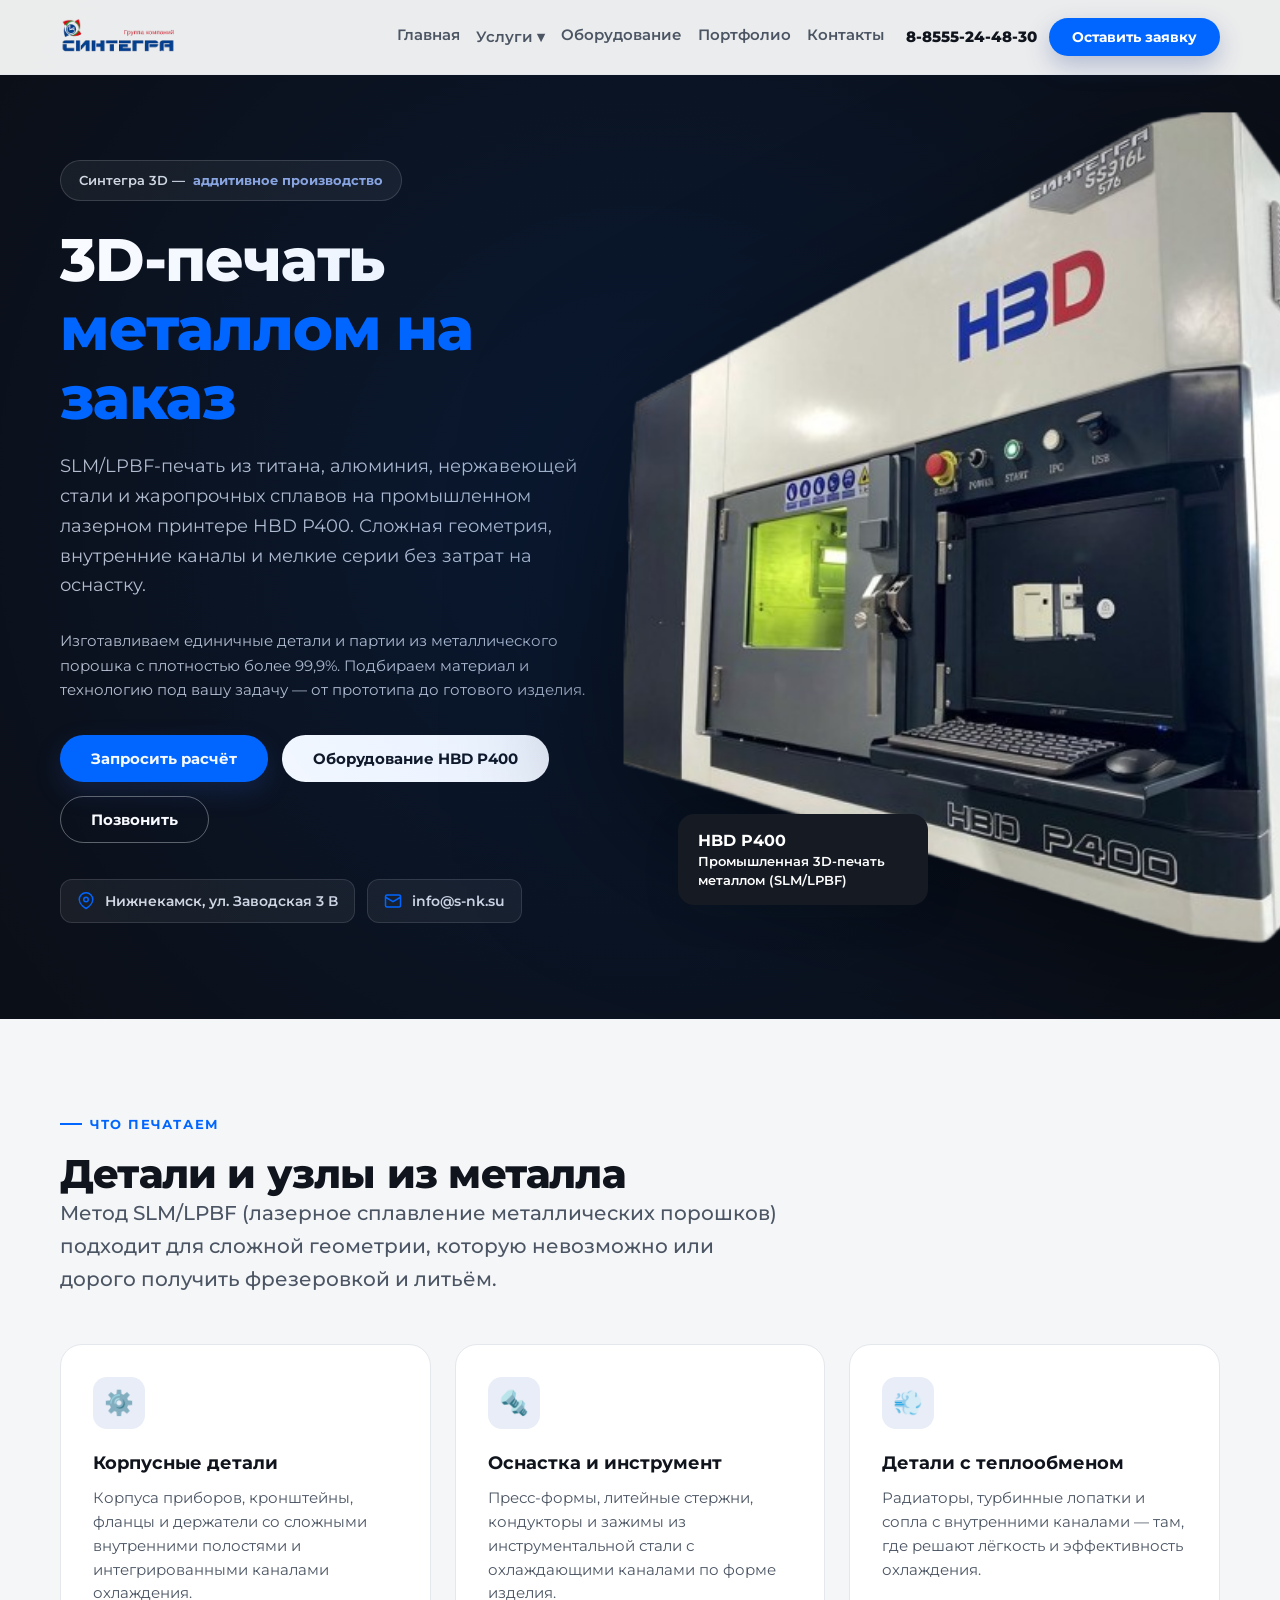
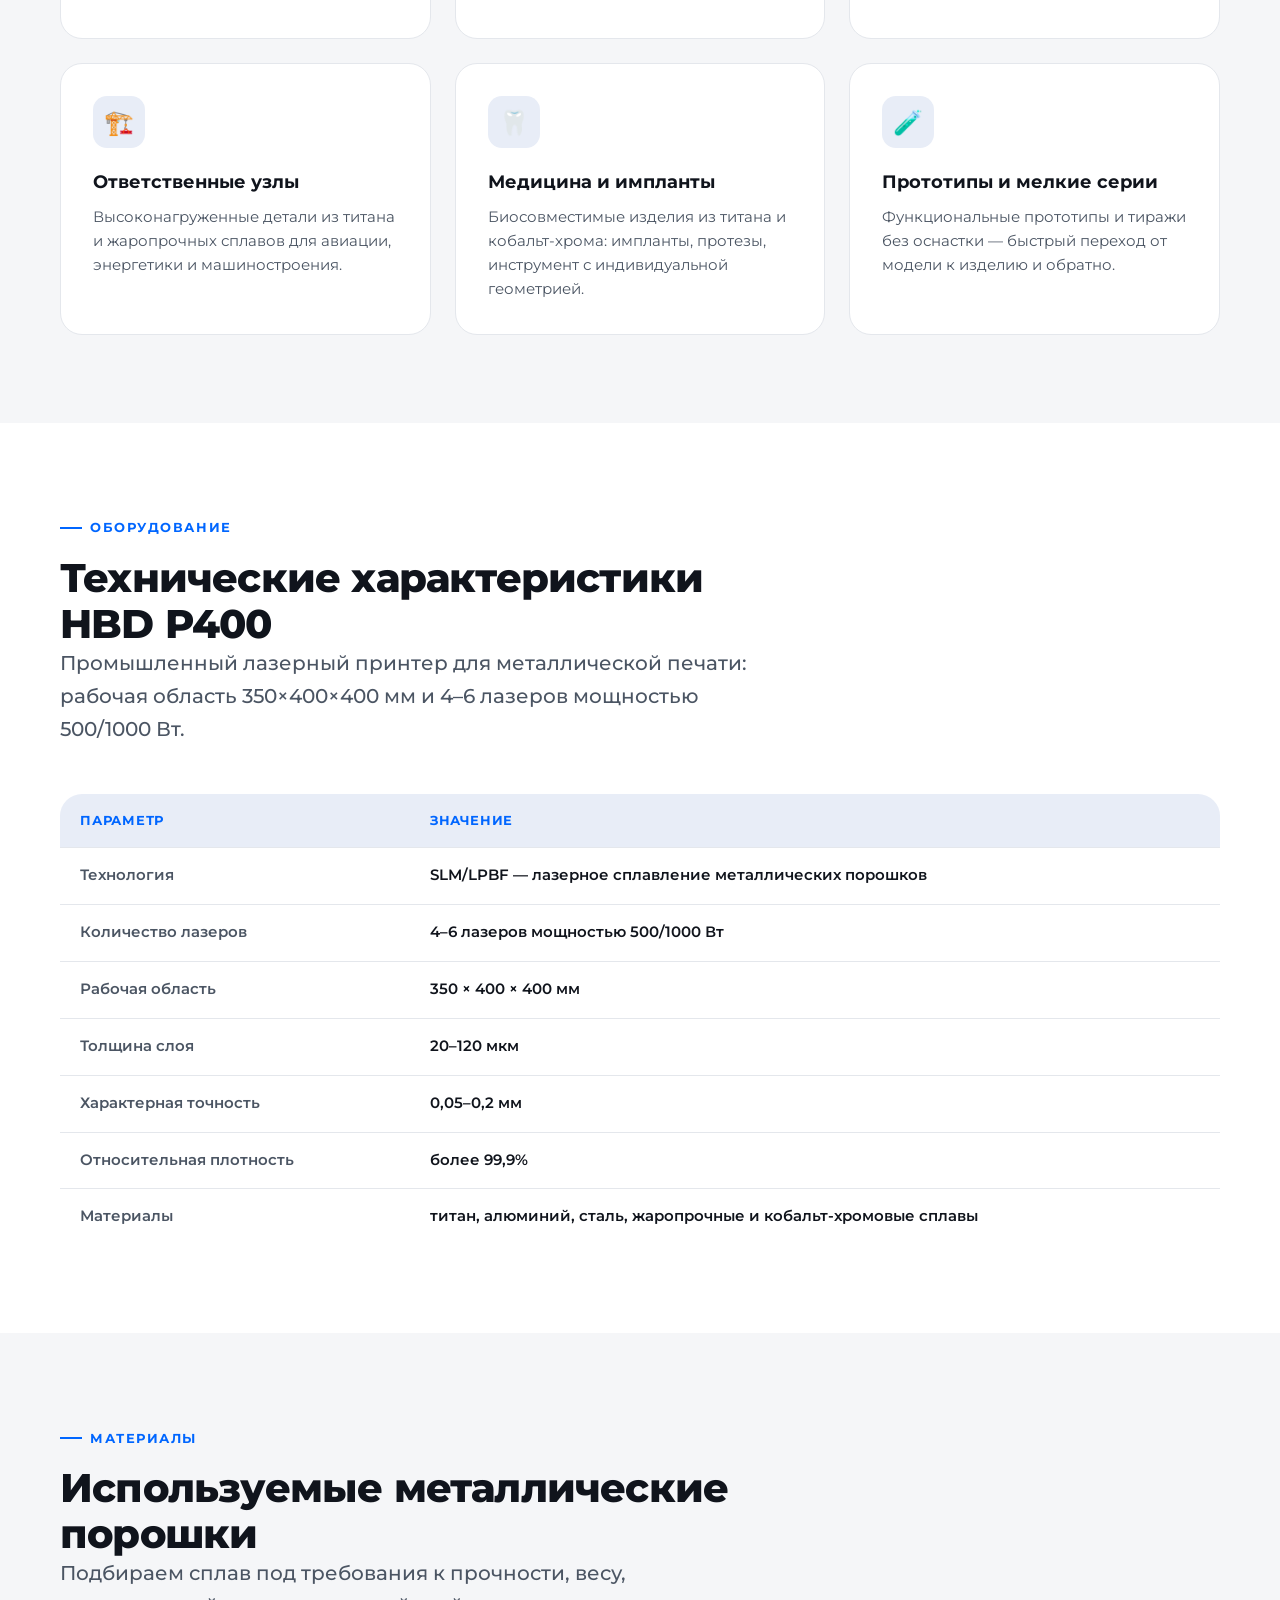
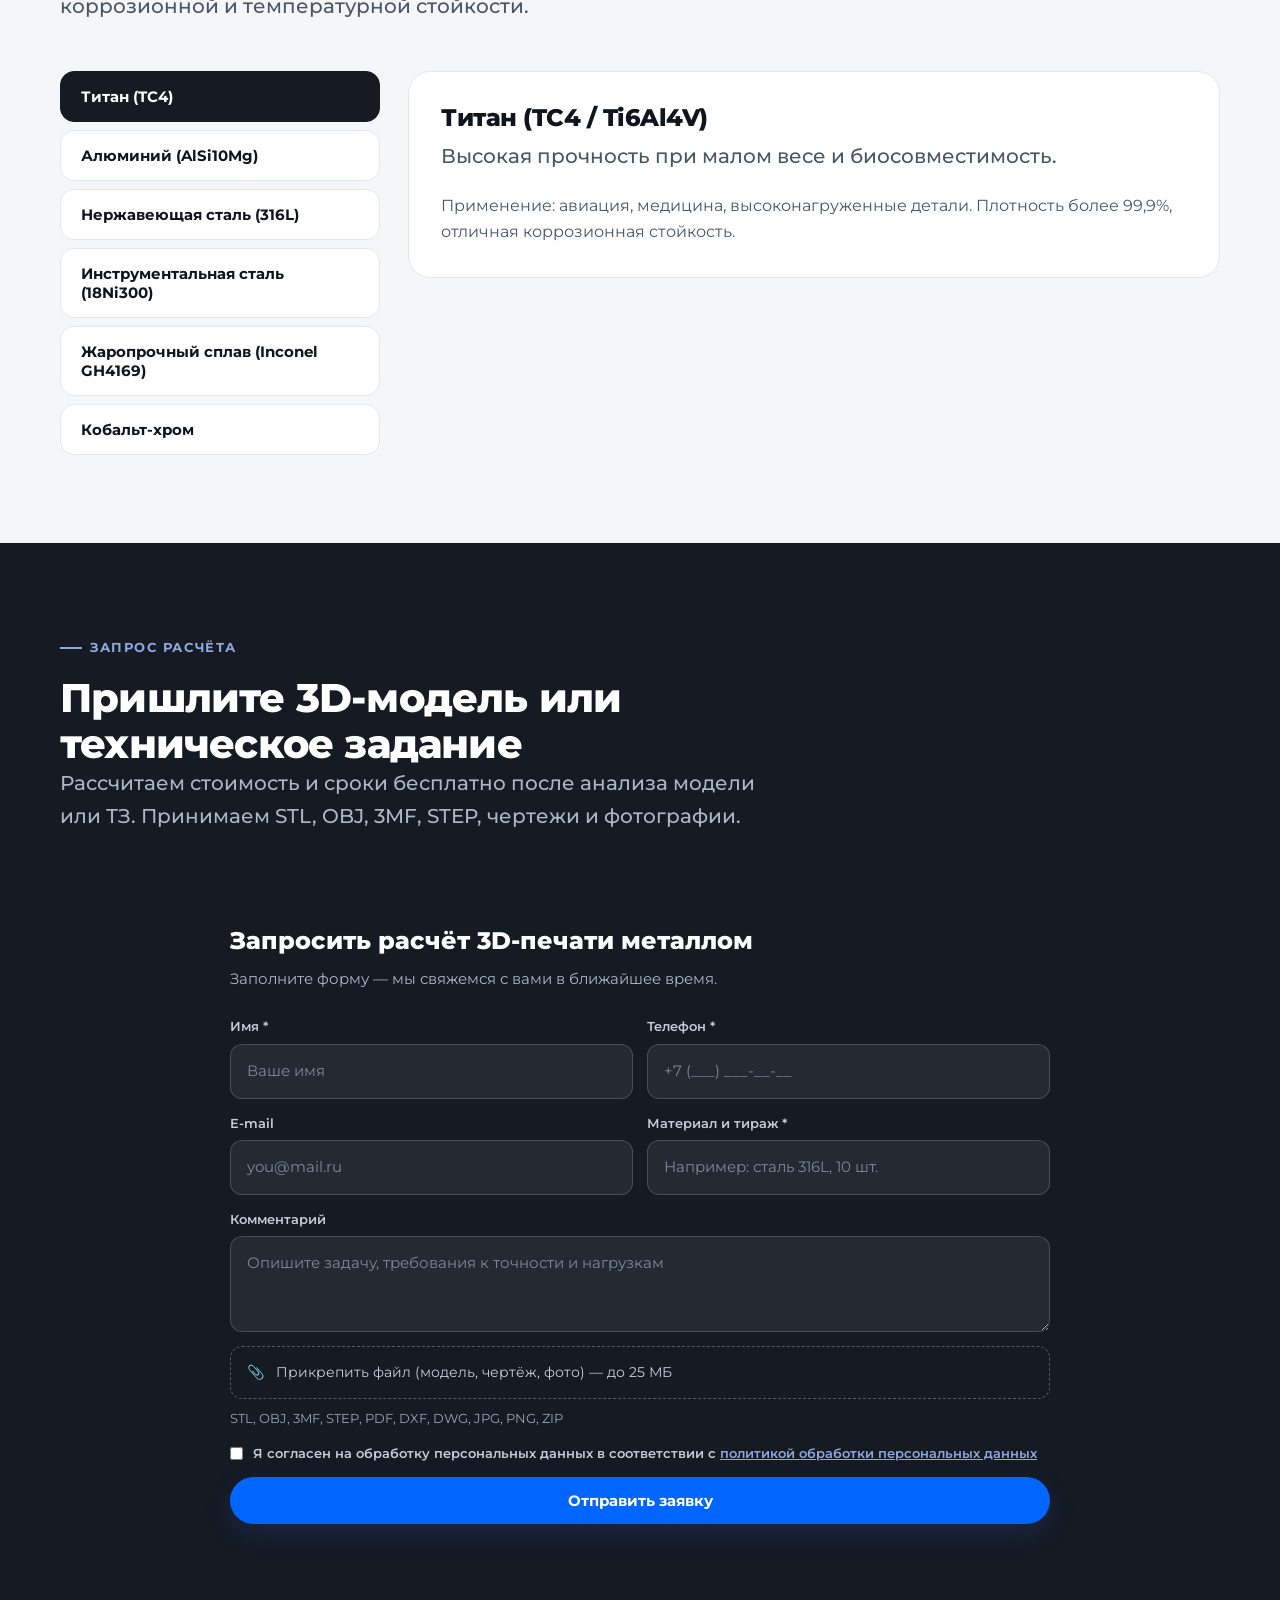
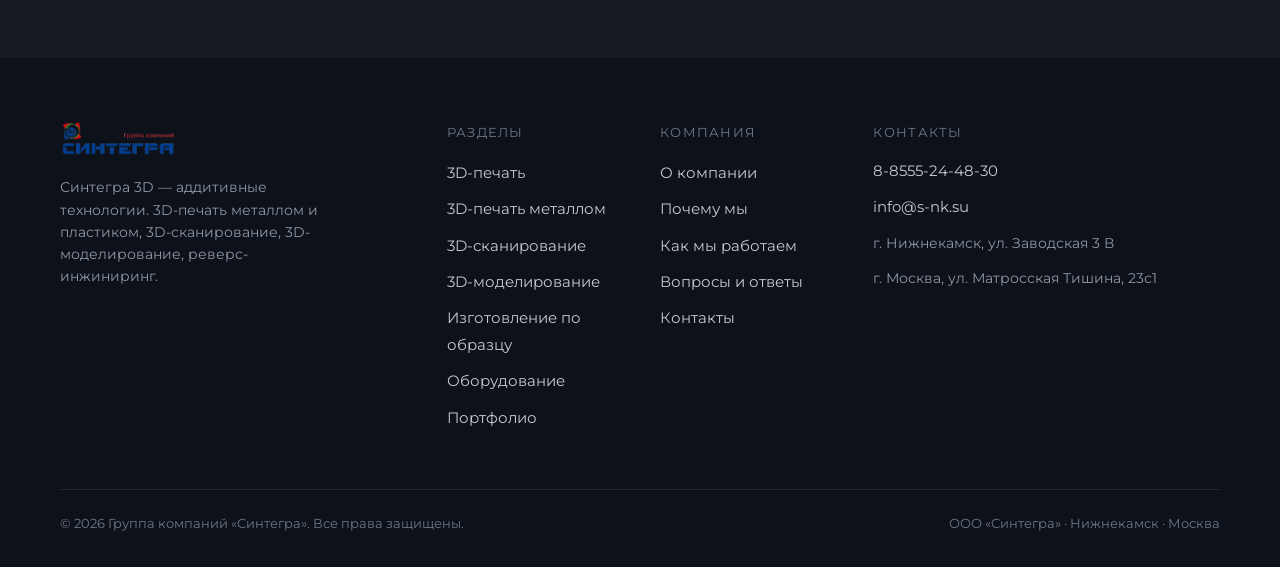
==== 3d-pechat-metallom/index.html @ 53415474 "fix(header): normalize header layout with services dropdown menu to prevent overflow" ====
<!DOCTYPE html>
<html lang="ru">
<head>
  <meta charset="UTF-8">
  <meta name="viewport" content="width=device-width, initial-scale=1.0">
  <title>3D-печать металлом на заказ (SLM/LPBF) | Синтегра 3D</title>
  <meta name="description" content="3D-печать металлом на заказ методом SLM/LPBF на промышленном принтере HBD P400. Титан, алюминий, нержавеющая и инструментальная сталь, жаропрочные сплавы. Нижнекамск, Татарстан, Москва, РФ.">
  <link rel="canonical" href="https://sintegra-additive.ru/3d-pechat-metallom/">
  <meta property="og:type" content="website">
  <meta property="og:title" content="3D-печать металлом на заказ (SLM/LPBF) | Синтегра 3D">
  <meta property="og:description" content="Промышленная 3D-печать металлом методом SLM/LPBF на HBD P400. Титан, алюминий, сталь, жаропрочные сплавы. Расчёт стоимости по 3D-модели или ТЗ.">
  <meta property="og:image" content="https://sintegra-additive.ru/img/hbd-p400-removebg-preview.png">
  <meta property="og:url" content="https://sintegra-additive.ru/3d-pechat-metallom/">
  <meta name="twitter:card" content="summary_large_image">
  <link rel="shortcut icon" type="image/ico" href="/favicon.ico">
  <script type="application/ld+json">
  {
    "@context": "https://schema.org",
    "@type": "Service",
    "name": "3D-печать металлом на заказ",
    "serviceType": "Промышленная 3D-печать металлом (SLM/LPBF)",
    "url": "https://sintegra-additive.ru/3d-pechat-metallom/",
    "description": "3D-печать металлом на заказ методом SLM/LPBF на промышленном принтере HBD P400. Титан, алюминий, нержавеющая и инструментальная сталь, жаропрочные сплавы.",
    "provider": {
      "@type": "Organization",
      "name": "Синтегра 3D",
      "url": "https://sintegra-additive.ru/"
    },
    "areaServed": [
      { "@type": "AdministrativeArea", "name": "Татарстан" },
      { "@type": "Country", "name": "Россия" }
    ]
  }
  </script>
  <link rel="preconnect" href="https://fonts.googleapis.com">
  <link rel="preconnect" href="https://fonts.gstatic.com" crossorigin>
  <link href="https://fonts.googleapis.com/css2?family=Montserrat:wght@400;500;600;700;800&display=swap" rel="stylesheet">
  <link rel="stylesheet" href="/css/style.css">
</head>
<body>
<!-- Yandex.Metrika counter -->
<script type="text/javascript">
    (function(m,e,t,r,i,k,a){
        m[i]=m[i]||function(){(m[i].a=m[i].a||[]).push(arguments)};
        m[i].l=1*new Date();
        for (var j = 0; j < document.scripts.length; j++) {if (document.scripts[j].src === r) { return; }}
        k=e.createElement(t),a=e.getElementsByTagName(t)[0],k.async=1,k.src=r,a.parentNode.insertBefore(k,a)
    })(window, document,'script','https://mc.yandex.ru/metrika/tag.js?id=111794412', 'ym');

    ym(111794412, 'init', {ssr:true, webvisor:true, clickmap:true, ecommerce:"dataLayer", referrer: document.referrer, url: location.href, accurateTrackBounce:true, trackLinks:true});
</script>
<noscript><div><img src="https://mc.yandex.ru/watch/111794412" style="position:absolute; left:-9999px;" alt="" /></div></noscript>
<!-- /Yandex.Metrika counter -->
<header class="header">
  <div class="container header__inner">
    <a href="/" class="header__logo">
      <img src="/img/logo-removebg-preview.png" alt="Синтегра 3D">
    </a>
    <nav class="header__nav">
  <a href="/">Главная</a>
  <div class="dropdown">
    <button class="dropdown-toggle">Услуги ▾</button>
    <div class="dropdown-menu">
      <a href="/printing.html">3D-печать (все материалы)</a>
      <a href="/3d-pechat-metallom/">3D-печать металлом</a>
      <a href="/3d-skanirovanie/">3D-сканирование</a>
      <a href="/modeling.html">3D-моделирование</a>
      <a href="/izgotovlenie-po-obrazcu/">Изготовление по образцу</a>
    </div>
  </div>
  <a href="/equipment.html">Оборудование</a>
  <a href="/portfolio.html">Портфолио</a>
  <a href="/contacts.html">Контакты</a>
</nav>
    <div class="header__cta">
      <a href="tel:+788555244830" class="header__phone">8-8555-24-48-30</a>
      <a href="#" class="btn btn--primary btn--sm" data-open-form>Оставить заявку</a>
    </div>
    <button class="header__burger" aria-label="Меню"><span></span></button>
  </div>
</header>

<main>

  <!-- ======== Hero ======== -->
  <section class="hero hero--dark techno-grid ambient-glow">
    <div class="hero__bg"><div class="hero__grid-placeholder"></div></div>
    <div class="container hero__inner">
      <div class="hero__content">
        <div class="hero__badge">Синтегра 3D — <b>аддитивное производство</b></div>
        <h1 class="h1">3D-печать <span>металлом на заказ</span></h1>
        <p class="hero__lead">SLM/LPBF-печать из титана, алюминия, нержавеющей стали и жаропрочных сплавов на промышленном лазерном принтере HBD P400. Сложная геометрия, внутренние каналы и мелкие серии без затрат на оснастку.</p>
        <p class="hero__text">Изготавливаем единичные детали и партии из металлического порошка с плотностью более 99,9%. Подбираем материал и технологию под вашу задачу — от прототипа до готового изделия.</p>
        <div class="hero__actions">
          <a href="#" class="btn btn--primary" data-open-form>Запросить расчёт</a>
          <a href="/equipment.html" class="btn btn--light">Оборудование HBD P400</a>
          <a href="tel:+788555244830" class="btn btn--ghost">Позвонить</a>
        </div>
        <div class="hero__meta">
          <div class="hero__meta-item">
            <svg width="18" height="18" viewBox="0 0 24 24" fill="none" stroke="currentColor" stroke-width="2"><path d="M21 10c0 7-9 12-9 12S3 17 3 10a9 9 0 1 1 18 0z"/><circle cx="12" cy="10" r="3"/></svg>
            Нижнекамск, ул. Заводская 3&nbsp;В
          </div>
          <div class="hero__meta-item">
            <svg width="18" height="18" viewBox="0 0 24 24" fill="none" stroke="currentColor" stroke-width="2"><rect x="2" y="4" width="20" height="16" rx="2"/><path d="m22 7-10 6L2 7"/></svg>
            info@s-nk.su
          </div>
        </div>
      </div>
      <div class="hero__media">
        <div class="hero__photo">
          <img src="/img/hbd-p400-removebg-preview.png" width="768" height="1024" alt="Промышленный 3D-принтер HBD P400 для печати металлом">
        </div>
        <div class="hero__media-chip"><b>HBD P400</b>Промышленная 3D-печать металлом (SLM/LPBF)</div>
      </div>
    </div>
  </section>

  <!-- ======== Что печатаем ======== -->
  <section class="section" id="what">
    <div class="container">
      <div class="section__head reveal">
        <span class="eyebrow">Что печатаем</span>
        <h2 class="h2">Детали и узлы из металла</h2>
        <p class="lead">Метод SLM/LPBF (лазерное сплавление металлических порошков) подходит для сложной геометрии, которую невозможно или дорого получить фрезеровкой и литьём.</p>
      </div>
      <div class="grid grid--3">
        <div class="card reveal">
          <div class="card__icon">⚙️</div>
          <h3 class="card__title">Корпусные детали</h3>
          <p class="card__text">Корпуса приборов, кронштейны, фланцы и держатели со сложными внутренними полостями и интегрированными каналами охлаждения.</p>
        </div>
        <div class="card reveal">
          <div class="card__icon">🔩</div>
          <h3 class="card__title">Оснастка и инструмент</h3>
          <p class="card__text">Пресс-формы, литейные стержни, кондукторы и зажимы из инструментальной стали с охлаждающими каналами по форме изделия.</p>
        </div>
        <div class="card reveal">
          <div class="card__icon">💨</div>
          <h3 class="card__title">Детали с теплообменом</h3>
          <p class="card__text">Радиаторы, турбинные лопатки и сопла с внутренними каналами — там, где решают лёгкость и эффективность охлаждения.</p>
        </div>
        <div class="card reveal">
          <div class="card__icon">🏗️</div>
          <h3 class="card__title">Ответственные узлы</h3>
          <p class="card__text">Высоконагруженные детали из титана и жаропрочных сплавов для авиации, энергетики и машиностроения.</p>
        </div>
        <div class="card reveal">
          <div class="card__icon">🦷</div>
          <h3 class="card__title">Медицина и импланты</h3>
          <p class="card__text">Биосовместимые изделия из титана и кобальт-хрома: импланты, протезы, инструмент с индивидуальной геометрией.</p>
        </div>
        <div class="card reveal">
          <div class="card__icon">🧪</div>
          <h3 class="card__title">Прототипы и мелкие серии</h3>
          <p class="card__text">Функциональные прототипы и тиражи без оснастки — быстрый переход от модели к изделию и обратно.</p>
        </div>
      </div>
    </div>
  </section>

  <!-- ======== Технические характеристики HBD P400 ======== -->
  <section class="section section--alt" id="specs">
    <div class="container">
      <div class="section__head reveal">
        <span class="eyebrow">Оборудование</span>
        <h2 class="h2">Технические характеристики HBD P400</h2>
        <p class="lead">Промышленный лазерный принтер для металлической печати: рабочая область 350×400×400 мм и 4–6 лазеров мощностью 500/1000 Вт.</p>
      </div>
      <div class="reveal">
        <table class="spec-table">
          <thead>
            <tr><th>Параметр</th><th>Значение</th></tr>
          </thead>
          <tbody>
            <tr><td>Технология</td><td>SLM/LPBF — лазерное сплавление металлических порошков</td></tr>
            <tr><td>Количество лазеров</td><td>4–6 лазеров мощностью 500/1000 Вт</td></tr>
            <tr><td>Рабочая область</td><td>350 × 400 × 400 мм</td></tr>
            <tr><td>Толщина слоя</td><td>20–120 мкм</td></tr>
            <tr><td>Характерная точность</td><td>0,05–0,2 мм</td></tr>
            <tr><td>Относительная плотность</td><td>более 99,9%</td></tr>
            <tr><td>Материалы</td><td>титан, алюминий, сталь, жаропрочные и кобальт-хромовые сплавы</td></tr>
          </tbody>
        </table>
      </div>
    </div>
  </section>

  <!-- ======== Используемые материалы ======== -->
  <section class="section" id="materials">
    <div class="container">
      <div class="section__head reveal">
        <span class="eyebrow">Материалы</span>
        <h2 class="h2">Используемые металлические порошки</h2>
        <p class="lead">Подбираем сплав под требования к прочности, весу, коррозионной и температурной стойкости.</p>
      </div>
      <div class="materials reveal">
        <div class="materials__list" data-materials>
          <button class="materials__btn is-active" data-panel="m-titanium">Титан (TC4)</button>
          <button class="materials__btn" data-panel="m-aluminum">Алюминий (AlSi10Mg)</button>
          <button class="materials__btn" data-panel="m-steel">Нержавеющая сталь (316L)</button>
          <button class="materials__btn" data-panel="m-tool">Инструментальная сталь (18Ni300)</button>
          <button class="materials__btn" data-panel="m-inconel">Жаропрочный сплав (Inconel GH4169)</button>
          <button class="materials__btn" data-panel="m-cobalt">Кобальт-хром</button>
        </div>
        <div>
          <div class="materials__panel is-active" id="m-titanium">
            <h3 class="h3">Титан (TC4 / Ti6Al4V)</h3>
            <p class="lead">Высокая прочность при малом весе и биосовместимость.</p>
            <p style="color:var(--ink-soft)">Применение: авиация, медицина, высоконагруженные детали. Плотность более 99,9%, отличная коррозионная стойкость.</p>
          </div>
          <div class="materials__panel" id="m-aluminum">
            <h3 class="h3">Алюминий (AlSi10Mg)</h3>
            <p class="lead">Лёгкость, теплопроводность и коррозионная стойкость.</p>
            <p style="color:var(--ink-soft)">Применение: автомобилестроение, радиаторы, корпуса. Хорошо подходит для деталей с теплообменом.</p>
          </div>
          <div class="materials__panel" id="m-steel">
            <h3 class="h3">Нержавеющая сталь (316L)</h3>
            <p class="lead">Коррозионная стойкость, доступность и универсальность.</p>
            <p style="color:var(--ink-soft)">Применение: корпуса, оснастка, детали с внутренними каналами. Оптимальный выбор для серийных изделий.</p>
          </div>
          <div class="materials__panel" id="m-tool">
            <h3 class="h3">Инструментальная сталь (18Ni300)</h3>
            <p class="lead">Высокая твёрдость после термообработки.</p>
            <p style="color:var(--ink-soft)">Применение: пресс-формы, литейная оснастка, штампы с контурным охлаждением.</p>
          </div>
          <div class="materials__panel" id="m-inconel">
            <h3 class="h3">Жаропрочный сплав (Inconel GH4169)</h3>
            <p class="lead">Жаростойкость и коррозионная стойкость при высоких температурах.</p>
            <p style="color:var(--ink-soft)">Применение: турбины, двигатели, высокотемпературные узлы энергетики.</p>
          </div>
          <div class="materials__panel" id="m-cobalt">
            <h3 class="h3">Кобальт-хром</h3>
            <p class="lead">Износостойкость, высокая твёрдость и биосовместимость.</p>
            <p style="color:var(--ink-soft)">Применение: стоматология, импланты, рабочие инструменты.</p>
          </div>
        </div>
      </div>
    </div>
  </section>

  <!-- ======== Форма загрузки модели / ТЗ ======== -->
  <section class="section section--dark" id="order">
    <div class="container">
      <div class="section__head reveal">
        <span class="eyebrow">Запрос расчёта</span>
        <h2 class="h2">Пришлите 3D-модель или техническое задание</h2>
        <p class="lead">Рассчитаем стоимость и сроки бесплатно после анализа модели или ТЗ. Принимаем STL, OBJ, 3MF, STEP, чертежи и фотографии.</p>
      </div>
      <form class="form reveal" data-form style="max-width:900px;margin:0 auto">
        <h3 class="form__title">Запросить расчёт 3D-печати металлом</h3>
        <p class="form__sub">Заполните форму — мы свяжемся с вами в ближайшее время.</p>
        <div class="form-grid">
          <div class="form-field">
            <label for="f-name">Имя *</label>
            <input id="f-name" name="name" type="text" placeholder="Ваше имя" required minlength="2">
          </div>
          <div class="form-field">
            <label for="f-phone">Телефон *</label>
            <input id="f-phone" name="phone" type="tel" placeholder="+7 (___) ___-__-__" required>
          </div>
          <div class="form-field">
            <label for="f-email">E-mail</label>
            <input id="f-email" name="email" type="email" placeholder="you@mail.ru">
          </div>
          <div class="form-field">
            <label for="f-task">Материал и тираж *</label>
            <input id="f-task" name="task" type="text" placeholder="Например: сталь 316L, 10 шт." required>
          </div>
          <div class="form-field form-field--full">
            <label for="f-comment">Комментарий</label>
            <textarea id="f-comment" name="comment" placeholder="Опишите задачу, требования к точности и нагрузкам"></textarea>
          </div>
          <div class="form-field form-field--full">
            <div class="form-file">
              <span>📎</span>
              <span class="form-file__name">Прикрепить файл (модель, чертёж, фото) — до 25 МБ</span>
              <input name="file" type="file" accept=".stl,.obj,.3mf,.step,.stp,.pdf,.dxf,.dwg,.jpg,.jpeg,.png,.zip">
            </div>
            <div class="form-hint-file">STL, OBJ, 3MF, STEP, PDF, DXF, DWG, JPG, PNG, ZIP</div>
          </div>
          <div class="form-field form-field--full">
            <label class="form-consent">
              <input name="consent" type="checkbox" required>
              <span>Я согласен на обработку персональных данных в соответствии с <a href="#" title="Политика обработки персональных данных — добавим документ">политикой обработки персональных данных</a></span>
            </label>
          </div>
          <div class="form-field form-field--full">
            <button type="submit" class="btn btn--primary btn--block">Отправить заявку</button>
            <div class="form-msg"></div>
          </div>
        </div>
      </form>
    </div>
  </section>

</main>

<footer class="footer">
  <div class="container">
    <div class="footer__inner">
      <div>
        <a href="/" class="footer__logo"><img src="/img/logo-removebg-preview.png" alt="Синтегра 3D"></a>
        <p class="footer__about">Синтегра 3D — аддитивные технологии. 3D-печать металлом и пластиком, 3D-сканирование, 3D-моделирование, реверс-инжиниринг.</p>
      </div>
      <div>
        <div class="footer__title">Разделы</div>
        <ul class="footer__nav">
  <li><a href="/printing.html">3D-печать</a></li>
  <li><a href="/3d-pechat-metallom/">3D-печать металлом</a></li>
  <li><a href="/3d-skanirovanie/">3D-сканирование</a></li>
  <li><a href="/modeling.html">3D-моделирование</a></li>
  <li><a href="/izgotovlenie-po-obrazcu/">Изготовление по образцу</a></li>
  <li><a href="/equipment.html">Оборудование</a></li>
  <li><a href="/portfolio.html">Портфолио</a></li>
</ul>
      </div>
      <div>
        <div class="footer__title">Компания</div>
        <ul class="footer__nav">
          <li><a href="/#about">О компании</a></li>
          <li><a href="/#why">Почему мы</a></li>
          <li><a href="/#process">Как мы работаем</a></li>
          <li><a href="/#faq">Вопросы и ответы</a></li>
          <li><a href="/contacts.html">Контакты</a></li>
        </ul>
      </div>
      <div>
        <div class="footer__title">Контакты</div>
        <div class="footer__contacts">
          <a href="tel:+788555244830">8-8555-24-48-30</a>
          <a href="mailto:info@s-nk.su">info@s-nk.su</a>
          <span style="color:#8f97a6;font-size:14px">г. Нижнекамск, ул. Заводская 3&nbsp;В</span>
          <span style="color:#8f97a6;font-size:14px">г. Москва, ул. Матросская Тишина, 23с1</span>
        </div>
      </div>
    </div>
    <div class="footer__bottom">
      <span>© 2026 Группа компаний «Синтегра». Все права защищены.</span>
      <span>ООО «Синтегра» · Нижнекамск · Москва</span>
    </div>
  </div>
</footer>

<!-- Модальное окно заявки -->
<div class="lightbox" id="lead-modal" style="z-index:400;align-items:flex-start;overflow-y:auto;padding:80px 20px 40px">
  <button class="lightbox__close" data-close-form aria-label="Закрыть">×</button>
  <form class="form" data-form style="max-width:640px;margin:0 auto;width:100%">
    <h3 class="form__title">Оставить заявку</h3>
    <p class="form__sub">Заполните форму — мы свяжемся с вами в ближайшее время.</p>
    <div class="form-grid">
      <div class="form-field">
        <label>Имя *</label>
        <input name="name" type="text" placeholder="Ваше имя" required minlength="2">
      </div>
      <div class="form-field">
        <label>Телефон *</label>
        <input name="phone" type="tel" placeholder="+7 (___) ___-__-__" required>
      </div>
      <div class="form-field">
        <label>E-mail</label>
        <input name="email" type="email" placeholder="you@mail.ru">
      </div>
      <div class="form-field">
        <label>Что необходимо изготовить? *</label>
        <input name="task" type="text" placeholder="Например: корпусная деталь, 100 шт." required>
      </div>
      <div class="form-field form-field--full">
        <label>Комментарий</label>
        <textarea name="comment" placeholder="Опишите задачу подробнее"></textarea>
      </div>
      <div class="form-field form-field--full">
        <div class="form-file">
          <span>📎</span>
          <span class="form-file__name">Прикрепить файл (модель, чертёж, фото) — до 25 МБ</span>
          <input name="file" type="file" accept=".stl,.obj,.3mf,.step,.stp,.pdf,.dxf,.dwg,.jpg,.jpeg,.png,.zip">
        </div>
        <div class="form-hint-file">STL, OBJ, 3MF, STEP, PDF, DXF, DWG, JPG, PNG, ZIP</div>
      </div>
      <div class="form-field form-field--full">
        <label class="form-consent">
          <input name="consent" type="checkbox" required>
          <span>Я согласен на обработку персональных данных в соответствии с <a href="#" title="Политика обработки персональных данных — добавим документ">политикой обработки персональных данных</a></span>
        </label>
      </div>
      <div class="form-field form-field--full">
        <button type="submit" class="btn btn--primary btn--block">Отправить заявку</button>
        <div class="form-msg"></div>
      </div>
    </div>
  </form>
</div>

<!-- Мобильная панель -->
<div class="mobile-bar">
  <a href="tel:+788555244830">
    <svg viewBox="0 0 24 24" fill="none" stroke="currentColor" stroke-width="2"><path d="M22 16.92v3a2 2 0 0 1-2.18 2 19.79 19.79 0 0 1-8.63-3.07 19.5 19.5 0 0 1-6-6A19.79 19.79 0 0 1 2.08 4.18 2 2 0 0 1 4.06 2h3a2 2 0 0 1 2 1.72c.13.96.36 1.9.7 2.81a2 2 0 0 1-.45 2.11L8.09 9.91a16 16 0 0 0 6 6l1.27-1.27a2 2 0 0 1 2.11-.45c.91.34 1.85.57 2.81.7A2 2 0 0 1 22 16.92z"/></svg>
    Позвонить
  </a>
  <a href="#" data-open-form class="is-accent">
    <svg viewBox="0 0 24 24" fill="none" stroke="currentColor" stroke-width="2"><path d="M21 15a2 2 0 0 1-2 2H7l-4 4V5a2 2 0 0 1 2-2h14a2 2 0 0 1 2 2z"/></svg>
    Оставить заявку
  </a>
  <a href="mailto:info@s-nk.su">
    <svg viewBox="0 0 24 24" fill="none" stroke="currentColor" stroke-width="2"><rect x="2" y="4" width="20" height="16" rx="2"/><path d="m22 7-10 6L2 7"/></svg>
    Написать
  </a>
</div>

<script>
  var modal = document.getElementById('lead-modal');
  document.querySelectorAll('[data-open-form]').forEach(function (btn) {
    btn.addEventListener('click', function (e) { e.preventDefault(); modal.classList.add('is-open'); });
  });
  document.querySelectorAll('[data-close-form]').forEach(function (btn) {
    btn.addEventListener('click', function () { modal.classList.remove('is-open'); });
  });
  modal.addEventListener('click', function (e) { if (e.target === modal) modal.classList.remove('is-open'); });
</script>
<script src="/js/main.js"></script>
</body>
</html>
---- css/style.css ----
:root {
  --bg-dark: #0B0F17;
  --bg-transition: #161B26;
  --cold: #F8FAFC;
  --accent: #0066FF;
  --accent-2: #3385ff;
  --ink: #10141c;
  --ink-soft: #4b5563;
  --graphite: #151a23;
  --graphite-2: #1d2430;
  --bg: #f5f6f8;
  --surface: #ffffff;
  --line: #e4e7ec;
  --accent-soft: #e8edf7;
  --ok: #1e8e5a;
  --radius: 14px;
  --radius-lg: 22px;
  --shadow: 0 12px 40px rgba(16, 20, 28, .08);
  --shadow-sm: 0 6px 18px rgba(16, 20, 28, .05);
  --font: "Montserrat", "Raleway", -apple-system, "Segoe UI", Roboto, Arial, sans-serif;
  --container: 1200px;
}

* { margin: 0; padding: 0; box-sizing: border-box; }
html { scroll-behavior: smooth; }
body {
  font-family: var(--font);
  font-size: 16px;
  line-height: 1.65;
  color: var(--ink);
  background: var(--bg);
  -webkit-font-smoothing: antialiased;
  overflow-x: hidden;
}
img { max-width: 100%; display: block; }
a { color: inherit; text-decoration: none; }
button { font-family: inherit; cursor: pointer; }
ul { list-style: none; }

.container { max-width: var(--container); margin: 0 auto; padding: 0 20px; }

/* ---------- typography ---------- */
.h1, .h2, .h3 { font-weight: 800; line-height: 1.15; letter-spacing: -.02em; }
.nowrap { white-space: nowrap; }
.h1 { font-size: clamp(34px, 5.2vw, 60px); }
.h2 { font-size: clamp(26px, 3.4vw, 40px); }
.h3 { font-size: clamp(19px, 2vw, 24px); }
.lead { font-size: clamp(17px, 1.8vw, 20px); color: var(--ink-soft); font-weight: 500; }
.eyebrow {
  display: inline-flex; align-items: center; gap: 8px;
  font-size: 13px; font-weight: 700; letter-spacing: .12em; text-transform: uppercase;
  color: var(--accent); margin-bottom: 16px;
}
.eyebrow::before { content: ""; width: 22px; height: 2px; background: var(--accent); }

/* ---------- buttons ---------- */
.btn {
  display: inline-flex; align-items: center; justify-content: center; gap: 10px;
  padding: 15px 30px; border-radius: 60px; border: 1px solid transparent;
  font-size: 15px; font-weight: 700; line-height: 1;
  transition: transform .2s cubic-bezier(0.4, 0, 0.2, 1), box-shadow .2s cubic-bezier(0.4, 0, 0.2, 1), background .2s cubic-bezier(0.4, 0, 0.2, 1), color .2s cubic-bezier(0.4, 0, 0.2, 1);
}
.btn:active { transform: scale(.98); }
.btn--primary { background: var(--accent); color: #fff; box-shadow: 0 10px 24px rgba(40, 70, 147, .28); }
.btn--primary:hover { background: var(--accent-2); transform: translateY(-2px); }
.btn--light { background: #fff; color: var(--ink); }
.btn--light:hover { transform: translateY(-2px); box-shadow: var(--shadow); }
.btn--ghost { border-color: rgba(255,255,255,.35); color: #fff; }
.btn--ghost:hover { background: rgba(255,255,255,.1); }
.btn--dark { background: var(--graphite); color: #fff; }
.btn--dark:hover { background: var(--graphite-2); transform: translateY(-2px); }
.btn--block { width: 100%; }
.btn--sm { padding: 11px 22px; font-size: 14px; }

/* ---------- sections ---------- */
.section { padding: 88px 0; }
.section--alt { background: var(--surface); }
.section--dark { background: var(--graphite); color: #fff; }
.section__head { max-width: 720px; margin-bottom: 48px; }
.section--dark .lead { color: #aeb6c4; }
.section--dark .eyebrow { color: #8fa8e0; }
.section--dark .eyebrow::before { background: #8fa8e0; }
.section--center { text-align: center; }
.section--center .section__head { margin-left: auto; margin-right: auto; }

/* ---------- grid ---------- */
.grid { display: grid; gap: 24px; }
.grid--2 { grid-template-columns: repeat(2, 1fr); }
.grid--3 { grid-template-columns: repeat(3, 1fr); }
.grid--4 { grid-template-columns: repeat(4, 1fr); }

/* ---------- cards ---------- */
.card {
  background: var(--surface); border: 1px solid var(--line);
  border-radius: var(--radius-lg); padding: 32px;
  transition: transform .25s cubic-bezier(0.4, 0, 0.2, 1), box-shadow .25s cubic-bezier(0.4, 0, 0.2, 1), border-color .25s cubic-bezier(0.4, 0, 0.2, 1);
}
.card:hover { transform: translateY(-4px); box-shadow: var(--shadow); border-color: #d3d9e2; }
.card__icon {
  width: 52px; height: 52px; border-radius: 14px; display: grid; place-items: center;
  background: var(--accent-soft); color: var(--accent); margin-bottom: 20px; font-size: 24px;
}
.card__title { font-size: 18px; font-weight: 700; margin-bottom: 8px; }
.card__text { color: var(--ink-soft); font-size: 14.5px; }
.card--plain { padding: 0; border: 0; box-shadow: none; background: transparent; }
.card--plain:hover { transform: none; box-shadow: none; }

/* ---------- techno effects ---------- */
.techno-grid { position: relative; }
.techno-grid::before {
  content: ""; position: absolute; inset: 0;
  background-image:
    linear-gradient(rgba(255,255,255,.03) 1px, transparent 1px),
    linear-gradient(90deg, rgba(255,255,255,.03) 1px, transparent 1px);
  background-size: 40px 40px;
  pointer-events: none; z-index: 0;
}
.ambient-glow { position: relative; }
.ambient-glow::before {
  content: ""; position: absolute; inset: -20%;
  background: radial-gradient(circle at center, rgba(0,102,255,.12), transparent 70%);
  pointer-events: none; z-index: 0;
}
.glass {
  background: rgba(255,255,255,.06);
  backdrop-filter: blur(16px);
  -webkit-backdrop-filter: blur(16px);
  border: 1px solid rgba(255,255,255,.12);
  border-radius: var(--radius-lg);
  box-shadow: 0 8px 32px rgba(0,0,0,.12);
}
.glass--dark {
  background: rgba(11,15,23,.6);
  border-color: rgba(255,255,255,.08);
}

/* ---------- header ---------- */
.header {
  position: fixed; inset: 0 0 auto 0; z-index: 100;
  background: rgba(255,255,255,.92); backdrop-filter: blur(10px);
  border-bottom: 1px solid var(--line);
  transition: box-shadow .25s cubic-bezier(0.4, 0, 0.2, 1);
}
.header.is-scrolled { box-shadow: 0 6px 24px rgba(16,20,28,.07); }
.header__inner { display: flex; align-items: center; justify-content: space-between; gap: 32px; height: 74px; position: relative; }
.header__logo { display: flex; align-items: center; gap: 12px; font-weight: 800; font-size: 18px; }
.header__logo img { height: 36px; width: auto; flex: none; object-fit: contain; }
.header__nav { display: flex; gap: 16px; position: absolute; left: 50%; transform: translateX(-50%); }
.header__nav a, .dropdown-toggle { font-size: 14.5px; font-weight: 600; color: var(--ink-soft); transition: color .2s; white-space: nowrap; background: none; border: 0; font-family: inherit; cursor: pointer; padding: 0; }
.header__nav a:hover, .dropdown-toggle:hover { color: var(--ink); }
.header__cta { display: flex; align-items: center; gap: 12px; }
.header__phone { font-weight: 800; font-size: 15px; white-space: nowrap; }
.header__burger { display: none; background: none; border: 0; width: 40px; height: 40px; position: relative; }
.header__burger span, .header__burger span::before, .header__burger span::after {
  content: ""; position: absolute; width: 22px; height: 2px; background: var(--ink);
  left: 9px; top: 19px; transition: .25s cubic-bezier(0.4, 0, 0.2, 1);
}
.header__burger span::before { top: -7px; }
.header__burger span::after { top: 7px; }
body.menu-open .header__burger span { background: transparent; }
body.menu-open .header__burger span::before { top: 0; transform: rotate(45deg); }
body.menu-open .header__burger span::after { top: 0; transform: rotate(-45deg); }

/* ---------- dropdown ---------- */
.dropdown { position: relative; }
.dropdown-menu {
  position: absolute;
  top: calc(100% + 8px);
  left: 50%;
  transform: translateX(-50%) translateY(4px);
  background: #fff;
  border: 1px solid var(--line);
  border-radius: var(--radius);
  box-shadow: var(--shadow);
  padding: 8px 0;
  min-width: 240px;
  opacity: 0;
  visibility: hidden;
  transition: opacity .2s, transform .2s, visibility .2s;
  z-index: 1000;
}
.dropdown:hover .dropdown-menu,
.dropdown.is-open .dropdown-menu {
  opacity: 1;
  visibility: visible;
  transform: translateX(-50%) translateY(0);
}
.dropdown-menu a {
  display: block;
  padding: 10px 20px;
  font-size: 14px;
  font-weight: 500;
  color: var(--ink-soft);
  white-space: nowrap;
  transition: background .15s, color .15s;
}
.dropdown-menu a:hover { background: var(--accent-soft); color: var(--accent); }

/* ---------- hero ---------- */
.hero { position: relative; padding: 160px 0 96px; overflow: hidden; }
.hero__bg { position: absolute; inset: 0; z-index: -1; }
.hero__grid-placeholder { position: absolute; inset: 0; background: linear-gradient(180deg, #eef1f6, var(--bg)); }
.hero--dark .hero__grid-placeholder { background: transparent; }
.hero__inner { display: grid; grid-template-columns: 1.05fr .95fr; gap: 40px; align-items: center; }
.hero__badge {
  display: inline-flex; align-items: center; gap: 8px;
  background: #fff; border: 1px solid var(--line); border-radius: 60px;
  padding: 9px 18px; font-size: 13px; font-weight: 600; color: var(--ink-soft); margin-bottom: 24px;
}
.hero__badge b { color: var(--accent); }
.hero h1 { margin: 0 0 20px; }
.hero h1 span { color: var(--accent); }
.hero__lead { max-width: 560px; margin-bottom: 28px; font-size: 18px; color: var(--ink-soft); }
.hero__text { max-width: 560px; margin-bottom: 32px; color: var(--ink-soft); font-size: 15px; }
.hero__actions { display: flex; flex-wrap: wrap; gap: 14px; margin-bottom: 36px; }
.hero__meta { display: flex; flex-wrap: wrap; gap: 12px; }
.hero__meta-item {
  display: flex; align-items: center; gap: 10px;
  background: #fff; border: 1px solid var(--line); border-radius: 12px;
  padding: 10px 16px; font-size: 13.5px; font-weight: 600;
}
.hero__meta-item svg { color: var(--accent); flex: none; }
.hero__media { position: relative; align-self: center; z-index: 1; }
.hero__media::before {
  content: ""; position: absolute; inset: -60px -80px -70px -30px; z-index: -1;
  background: radial-gradient(closest-side, rgba(40,70,147,.16), transparent 72%);
  pointer-events: none;
}
.hero__photo { position: relative; z-index: 2; transform: scale(1.07); margin: 0 -36px -26px -24px; }
.hero__photo img {
  width: 100%; height: auto; object-fit: contain; display: block;
  filter: drop-shadow(0 34px 56px rgba(16,20,28,.22));
  animation: float 7s cubic-bezier(0.4, 0, 0.2, 1) infinite;
}
@keyframes float { 0%,100% { transform: translateY(0); } 50% { transform: translateY(-12px); } }
.hero__media-chip {
  position: absolute; left: -10px; bottom: 18px;
  background: var(--graphite); color: #fff; border-radius: 16px;
  padding: 16px 20px; font-size: 13px; font-weight: 600; line-height: 1.4; max-width: 250px;
  box-shadow: var(--shadow); z-index: 3;
}
.hero__media-chip b { display: block; font-size: 16px; }
.hero--dark { background: var(--bg-dark); color: #fff; }
.hero--dark .hero__lead, .hero--dark .hero__text { color: #b9c0cd; }
.hero--dark .hero__badge { background: rgba(255,255,255,.06); border-color: rgba(255,255,255,.15); color: #d6dae2; }
.hero--dark .hero__badge b { color: #8fa8e0; }
.hero--dark .hero__media img {
  width: 100%; height: auto; object-fit: contain;
  filter: drop-shadow(0 40px 70px rgba(0,0,0,.55));
}
.hero--dark .hero__photo { transform: scale(1.12); margin: 0 -48px -48px -28px; }
.hero--dark .hero__media::before { background: radial-gradient(closest-side, rgba(0,102,255,.22), transparent 72%); }
.hero--dark .hero__meta-item { background: rgba(255,255,255,.06); border-color: rgba(255,255,255,.12); color: #d6dae2; }
.hero--dark .hero__meta-item svg { color: var(--accent); }

/* ---------- services blocks (main page) ---------- */
.service-block { display: grid; grid-template-columns: 1fr 1fr; align-items: center; gap: 56px; padding: 88px 0; }
.service-block--dark { background: var(--graphite); color: #fff; }
.service-block--reverse .service-block__content { order: 2; }
.service-block__content { max-width: 560px; }
.service-block--dark .lead, .service-block--dark .card__text { color: #b9c0cd; }
.service-block__media { position: relative; }
.service-block__media img { border-radius: var(--radius-lg); width: 100%; height: 440px; object-fit: cover; box-shadow: var(--shadow); }
.service-block__media .drop { border-radius: var(--radius-lg); background: linear-gradient(180deg,#fff, #eef1f6); box-shadow: var(--shadow-sm); overflow: hidden; }
.service-block__media .drop img { border-radius: 0; object-fit: contain; height: 440px; box-shadow: none; padding: 16px; }
.service-block--dark .service-block__media .drop { background: var(--graphite-2); }

/* ---------- features ---------- */
.feature { display: flex; gap: 16px; align-items: flex-start; }
.feature__num {
  flex: none; width: 44px; height: 44px; border-radius: 12px; display: grid; place-items: center;
  background: var(--accent-soft); color: var(--accent); font-weight: 800; font-size: 17px;
}
.feature__title { font-weight: 700; margin-bottom: 4px; }
.feature__text { color: var(--ink-soft); font-size: 14.5px; }

/* ---------- steps ---------- */
.steps { counter-reset: step; display: grid; grid-template-columns: repeat(5, 1fr); gap: 20px; }
.step { position: relative; padding-top: 52px; }
.step::before {
  counter-increment: step; content: "0" counter(step);
  position: absolute; top: 0; left: 0;
  font-size: 40px; font-weight: 800; color: rgba(255,255,255,.14); letter-spacing: -.02em;
}
.step__title { font-weight: 700; margin-bottom: 6px; }
.step__text { font-size: 13.5px; color: #aeb6c4; }

/* ---------- spec table ---------- */
.spec-table { width: 100%; border-collapse: collapse; background: var(--surface); border-radius: var(--radius-lg); overflow: hidden; }
.spec-table th, .spec-table td { padding: 16px 20px; text-align: left; border-bottom: 1px solid var(--line); font-size: 14.5px; vertical-align: top; }
.spec-table th { background: var(--accent-soft); color: var(--accent); font-size: 13px; text-transform: uppercase; letter-spacing: .06em; white-space: nowrap; }
.spec-table tr:last-child td { border-bottom: 0; }
.spec-table td:first-child { color: var(--ink-soft); font-weight: 600; white-space: nowrap; }
.spec-table td:last-child { font-weight: 600; }

/* ---------- сравнение Пластик | Металл ---------- */
.compare-cards { display: grid; grid-template-columns: 1fr 1fr; gap: 28px; align-items: stretch; }
.compare-card {
  border-radius: var(--radius-lg); overflow: hidden;
  background: var(--surface); display: flex; flex-direction: column;
  box-shadow: var(--shadow-sm); transition: transform .3s cubic-bezier(0.4, 0, 0.2, 1), box-shadow .3s cubic-bezier(0.4, 0, 0.2, 1);
}
.compare-card:hover { transform: translateY(-6px); box-shadow: var(--shadow); }
.compare-card--metal { background: var(--graphite); position: relative; }
.compare-card--metal::before {
  content: ""; position: absolute; inset: 0; z-index: 0; pointer-events: none;
  border-radius: var(--radius-lg); padding: 1px;
  background: linear-gradient(135deg, rgba(255,255,255,.18), rgba(255,255,255,.04), rgba(0,102,255,.35), rgba(255,255,255,.08));
  -webkit-mask: linear-gradient(#fff 0 0) content-box, linear-gradient(#fff 0 0);
  -webkit-mask-composite: xor; mask-composite: exclude;
}
.compare-card__media { position: relative; height: 260px; overflow: hidden; background: #e9ecf2; }
.compare-card--metal .compare-card__media { background: var(--graphite-2); }
.compare-card--plastic .compare-card__media { background: linear-gradient(180deg, #161B26, #1d2430); }
.compare-card__media img { width: 100%; height: 100%; object-fit: contain; object-position: center; padding: 16px; display: block; }
.compare__tag {
  position: absolute; left: 16px; bottom: 16px; z-index: 2;
  background: rgba(10,13,18,.82); color: #fff; border-radius: 60px;
  padding: 8px 16px; font-size: 13px; font-weight: 700; letter-spacing: .02em;
  backdrop-filter: blur(6px);
}
.compare-card--plastic .compare__tag { background: rgba(0,102,255,.88); }
.compare-card__body { padding: 28px 28px 30px; display: flex; flex-direction: column; flex: 1; position: relative; z-index: 1; }
.compare-card--metal .compare-card__body { color: #fff; }
.compare-card__title { font-size: 23px; font-weight: 800; margin-bottom: 8px; }
.compare-card__sub { font-size: 14.5px; color: var(--ink-soft); margin-bottom: 20px; }
.compare-card--metal .compare-card__sub { color: #aeb6c4; }
.compare-card__tabs { display: inline-flex; flex-wrap: wrap; gap: 8px; margin-bottom: 20px; }
.compare-tab {
  padding: 6px 14px; border-radius: 60px; border: 1px solid var(--line);
  background: var(--surface); font-weight: 700; font-size: 12.5px; color: var(--ink-soft);
  transition: .2s cubic-bezier(0.4, 0, 0.2, 1); cursor: pointer; white-space: nowrap;
}
.compare-tab:hover { border-color: var(--accent); color: var(--accent); }
.compare-tab.is-active { background: var(--accent); border-color: var(--accent); color: #fff; }
.compare-card--metal .compare-tab { background: rgba(255,255,255,.08); border-color: rgba(255,255,255,.15); color: #c3c9d4; }
.compare-card--metal .compare-tab:hover { border-color: var(--accent); color: #fff; }
.compare-card--metal .compare-tab.is-active { background: var(--accent); border-color: var(--accent); color: #fff; }
.compare-card__specs { display: grid; gap: 0; margin-bottom: 24px; border-top: 1px solid rgba(255,255,255,0.08); }
.compare-spec { display: grid; grid-template-columns: 34% 1fr; gap: 14px; font-size: 13.8px; line-height: 1.45; border-bottom: 1px solid rgba(255,255,255,0.08); padding: 8px 0; }
.compare-spec__label { font-weight: 700; color: var(--ink); opacity: 0.6; font-size: 0.85rem; }
.compare-spec__value { color: var(--ink-soft); }
.compare-card--metal .compare-spec__label { color: #8fa8e0; }
.compare-card--metal .compare-spec__value { color: #cdd3dd; }
.compare-card__foot { margin-top: auto; }

/* ---------- tabs ---------- */
.tabs__nav { display: flex; gap: 10px; margin-bottom: 32px; flex-wrap: wrap; }
.tabs__btn {
  padding: 13px 28px; border-radius: 60px; border: 1px solid var(--line);
  background: var(--surface); font-weight: 700; font-size: 15px; color: var(--ink-soft);
  transition: .2s cubic-bezier(0.4, 0, 0.2, 1);
}
.tabs__btn:hover { border-color: var(--accent); color: var(--accent); }
.tabs__btn.is-active { background: var(--accent); border-color: var(--accent); color: #fff; }
.tabs__panel { display: none; animation: fadeUp .4s cubic-bezier(0.4, 0, 0.2, 1); }
.tabs__panel.is-active { display: block; }
@keyframes fadeUp { from { opacity: 0; transform: translateY(14px); } to { opacity: 1; transform: none; } }

/* material picker */
.materials { display: grid; grid-template-columns: 320px 1fr; gap: 28px; align-items: start; }
.materials__list { display: flex; flex-direction: column; gap: 8px; }
.materials__btn {
  text-align: left; padding: 15px 20px; border-radius: 14px; border: 1px solid var(--line);
  background: var(--surface); font-weight: 700; font-size: 15px; color: var(--ink);
  transition: .2s cubic-bezier(0.4, 0, 0.2, 1);
}
.materials__btn:hover { border-color: var(--accent); }
.materials__btn.is-active { background: var(--graphite); border-color: var(--graphite); color: #fff; }
.materials__panel { display: none; background: var(--surface); border: 1px solid var(--line); border-radius: var(--radius-lg); padding: 32px; }
.materials__panel.is-active { display: block; animation: fadeUp .35s cubic-bezier(0.4, 0, 0.2, 1); }
.materials__panel h3 { margin-bottom: 8px; }
.materials__panel .lead { margin-bottom: 20px; }

/* ---------- accordion ---------- */
.accordion { border-bottom: 1px solid var(--line); }
.accordion__item { border-top: 1px solid var(--line); }
.accordion__btn {
  width: 100%; display: flex; align-items: center; justify-content: space-between; gap: 16px;
  background: none; border: 0; text-align: left; padding: 22px 4px;
  font-size: 17px; font-weight: 700; color: var(--ink);
}
.accordion__icon { flex: none; width: 30px; height: 30px; border-radius: 50%; background: var(--accent-soft); color: var(--accent); display: grid; place-items: center; font-size: 17px; font-weight: 400; transition: transform .25s cubic-bezier(0.4, 0, 0.2, 1); }
.accordion__item.is-open .accordion__icon { transform: rotate(45deg); }
.accordion__body { max-height: 0; overflow: hidden; transition: max-height .35s cubic-bezier(0.4, 0, 0.2, 1); }
.accordion__body-inner { padding: 0 4px 24px; color: var(--ink-soft); font-size: 15px; max-width: 760px; }
.section--dark .accordion__item { border-color: rgba(255,255,255,.12); }
.section--dark .accordion__btn { color: #fff; }
.section--dark .accordion__body-inner { color: #aeb6c4; }

/* ---------- gallery ---------- */
.gallery { display: grid; grid-template-columns: repeat(3, 1fr); gap: 18px; }
.gallery__item { position: relative; border-radius: var(--radius); overflow: hidden; cursor: zoom-in; aspect-ratio: 1/1.15; background: #e9ecf2; }
.gallery__item img { width: 100%; height: 100%; object-fit: cover; transition: transform .45s cubic-bezier(0.4, 0, 0.2, 1); }
.gallery__item:hover img { transform: scale(1.06); }
.gallery__caption {
  position: absolute; inset: auto 0 0 0; padding: 40px 16px 14px;
  background: linear-gradient(transparent, rgba(10, 13, 18, .78));
  color: #fff; font-size: 13px; font-weight: 600;
}
.gallery__item b { display: block; font-size: 14.5px; }
.gallery__filter { display: flex; gap: 10px; flex-wrap: wrap; margin-bottom: 28px; }
.gallery__filter button { padding: 11px 22px; border-radius: 60px; border: 1px solid var(--line); background: var(--surface); font-weight: 700; font-size: 14px; color: var(--ink-soft); transition: .2s; }
.gallery__filter button.is-active { background: var(--graphite); border-color: var(--graphite); color: #fff; }
.gallery--hide { display: none; }

/* lightbox */
.lightbox { position: fixed; inset: 0; z-index: 300; background: rgba(8, 11, 16, .92); display: none; align-items: center; justify-content: center; padding: 40px; }
.lightbox.is-open { display: flex; }
.lightbox img { max-width: 90vw; max-height: 84vh; border-radius: 10px; }
.lightbox__close { position: absolute; top: 24px; right: 28px; background: none; border: 0; color: #fff; font-size: 34px; line-height: 1; }

/* ---------- contacts ---------- */
.contact-card { background: var(--surface); border: 1px solid var(--line); border-radius: var(--radius-lg); padding: 30px; display: flex; gap: 18px; align-items: flex-start; }
.contact-card__icon { flex: none; width: 46px; height: 46px; border-radius: 12px; display: grid; place-items: center; background: var(--accent-soft); color: var(--accent); font-size: 21px; }
.contact-card__title { font-weight: 700; margin-bottom: 4px; }
.contact-card__text { color: var(--ink-soft); font-size: 14.5px; line-height: 1.5; }
.contact-card__text a:hover { color: var(--accent); }
.section--dark .contact-card { background: var(--graphite-2); border-color: rgba(255,255,255,.1); }
.section--dark .contact-card__text { color: #aeb6c4; }

/* ---------- form ---------- */
.form { background: var(--graphite); border-radius: var(--radius-lg); padding: 40px; color: #fff; }
.form__title { font-size: 24px; font-weight: 800; margin-bottom: 8px; }
.form__sub { color: #aeb6c4; font-size: 14.5px; margin-bottom: 24px; }
.form-grid { display: grid; grid-template-columns: 1fr 1fr; gap: 14px; }
.form-field { display: flex; flex-direction: column; gap: 6px; }
.form-field--full { grid-column: 1 / -1; }
.form-field label { font-size: 13px; font-weight: 600; color: #c6ccd8; }
.form-field input, .form-field textarea {
  background: rgba(255,255,255,.07); border: 1px solid rgba(255,255,255,.16); color: #fff;
  border-radius: 12px; padding: 14px 16px; font: inherit; font-size: 15px; outline: none;
  transition: border-color .2s cubic-bezier(0.4, 0, 0.2, 1), background .2s cubic-bezier(0.4, 0, 0.2, 1);
}
.form-field input:focus, .form-field textarea:focus { border-color: var(--accent-2); background: rgba(255,255,255,.1); }
.form-field input::placeholder, .form-field textarea::placeholder { color: #7e8798; }
.form-field textarea { resize: vertical; min-height: 96px; }
.form-file {
  position: relative; display: flex; align-items: center; gap: 12px;
  border: 1px dashed rgba(255,255,255,.28); border-radius: 12px; padding: 14px 16px;
  font-size: 14px; color: #c6ccd8; cursor: pointer;
}
.form-file input { position: absolute; inset: 0; opacity: 0; cursor: pointer; }
.form-consent { display: flex; gap: 10px; align-items: flex-start; font-size: 12.5px; color: #9aa3b3; line-height: 1.5; }
.form-consent a { color: #8fa8e0; text-decoration: underline; }
.form-consent input { margin-top: 3px; accent-color: var(--accent-2); }
.form-msg { font-size: 14.5px; font-weight: 600; }
.form-msg.is-error { color: #ff8a8a; }
.form-msg.is-ok { color: #7ddfa8; }
.form-hint-file { font-size: 12.5px; color: #9aa3b3; margin-top: 4px; }

/* ---------- mobile bar ---------- */
.mobile-bar { display: none; }

/* ---------- reveal animation ---------- */
.reveal { opacity: 0; transform: translateY(26px); transition: opacity .7s cubic-bezier(0.4, 0, 0.2, 1), transform .7s cubic-bezier(0.4, 0, 0.2, 1); }
.reveal.is-visible { opacity: 1; transform: none; }

/* ---------- footer ---------- */
.footer { background: #0d1119; color: #fff; padding: 64px 0 32px; }
.footer__inner { display: grid; grid-template-columns: 2fr 1fr 1fr 2fr; gap: 40px; }
.footer__logo { display: flex; align-items: center; gap: 12px; font-weight: 800; font-size: 18px; margin-bottom: 18px; }
.footer__logo img { height: 36px; width: auto; object-fit: contain; }
.footer__about { color: #8f97a6; font-size: 13.5px; max-width: 260px; }
.footer__title { font-size: 13px; text-transform: uppercase; letter-spacing: .1em; color: #6f7888; margin-bottom: 16px; }
.footer__nav li { margin-bottom: 10px; }
.footer__nav a { color: #c3c9d4; font-size: 14.5px; transition: color .2s; }
.footer__nav a:hover { color: #fff; }
.footer__contacts { display: flex; flex-direction: column; gap: 12px; }
.footer__contacts a { color: #c3c9d4; font-size: 14.5px; }
.footer__contacts a:hover { color: #fff; }
.footer__bottom { display: flex; justify-content: space-between; gap: 16px; flex-wrap: wrap; margin-top: 48px; padding-top: 24px; border-top: 1px solid rgba(255,255,255,.1); color: #6f7888; font-size: 12.5px; }
.footer__socials { display: flex; gap: 10px; }
.footer__socials a {
  width: 40px; height: 40px; border-radius: 10px; background: rgba(255,255,255,.07);
  display: grid; place-items: center; color: #c3c9d4; transition: .2s cubic-bezier(0.4, 0, 0.2, 1);
}
.footer__socials a:hover { background: var(--accent); color: #fff; }

/* ---------- CTA ---------- */
.cta { position: relative; background: var(--graphite); color: #fff; text-align: center; padding: 96px 0; overflow: hidden; }
.cta__inner { position: relative; z-index: 1; }
.cta h2 { margin-bottom: 16px; }
.cta p { max-width: 620px; margin: 0 auto 36px; color: #aeb6c4; font-size: 17px; }
.cta .btn + .btn { margin-left: 14px; }

/* ---------- map ---------- */
.map-wrap { border-radius: var(--radius-lg); overflow: hidden; box-shadow: var(--shadow); }
.map-wrap iframe { display: block; width: 100%; height: 420px; border: 0; }
.map-actions { display: flex; gap: 12px; margin-top: 18px; flex-wrap: wrap; }

/* ---------- page hero ---------- */
.page-hero { padding: 150px 0 72px; background: var(--graphite); color: #fff; }
.page-hero .lead { color: #b9c0cd; max-width: 720px; }
.page-hero__crumbs { font-size: 13px; color: #8f97a6; margin-bottom: 20px; }
.page-hero__crumbs a:hover { color: #8fa8e0; }
.page-hero--light { background: linear-gradient(180deg, #eef1f6, var(--bg)); color: var(--ink); }
.page-hero--light .lead { color: var(--ink-soft); }
.page-hero--light .page-hero__crumbs { color: #8b93a1; }

/* ---------- badges/chips ---------- */
.chip { display: inline-flex; align-items: center; gap: 8px; background: var(--accent-soft); color: var(--accent); border-radius: 60px; padding: 7px 14px; font-size: 12.5px; font-weight: 700; }
.section--dark .chip { background: rgba(255,255,255,.08); color: #8fa8e0; }

/* ---------- responsive ---------- */
@media (max-width: 1024px) {
  .compare { grid-template-columns: 1fr; }
  .compare__vs { display: none; }
  .grid--4 { grid-template-columns: repeat(2, 1fr); }
  .steps { grid-template-columns: repeat(2, 1fr); row-gap: 36px; }
  .footer__inner { grid-template-columns: 1fr 1fr; }
  .materials { grid-template-columns: 1fr; }
}
@media (max-width: 768px) {
  .header__nav, .header__cta .btn, .header__phone { display: none; }
  .header__burger { display: block; }
  .header__nav {
    display: flex; flex-direction: column; gap: 6px;
    position: fixed; inset: 74px 0 auto 0; background: #fff;
    padding: 20px 24px 28px; border-bottom: 1px solid var(--line);
    transform: translateY(-120%); transition: transform .3s cubic-bezier(0.4, 0, 0.2, 1);
  }
  body.menu-open .header__nav { transform: none; }
  .header__nav a, .dropdown-toggle { font-size: 17px; padding: 10px 0; border-bottom: 1px solid var(--line); display: block; width: 100%; text-align: left; }
  .dropdown-menu {
    position: static;
    transform: none;
    opacity: 1;
    visibility: visible;
    box-shadow: none;
    border: 0;
    border-radius: 0;
    padding: 0 0 0 16px;
    background: transparent;
    display: none;
  }
  .dropdown.is-open .dropdown-menu { display: block; }
  .section { padding: 64px 0; }
  .grid--2, .grid--3, .grid--4 { grid-template-columns: 1fr; }
  .compare-cards { grid-template-columns: 1fr; gap: 24px; }
  .hero { padding: 120px 0 64px; }
  .hero__inner { grid-template-columns: 1fr; }
  .hero__media { order: -1; }
  .hero__photo { transform: none; margin: 0; max-width: 360px; }
  .hero__media::before { display: none; }
  .hero__photo img { max-height: 320px; margin: 0 auto; }
  .service-block { grid-template-columns: 1fr; gap: 32px; padding: 64px 0; }
  .service-block--reverse .service-block__content { order: 0; }
  .service-block__media img { height: 260px; }
  .form-grid { grid-template-columns: 1fr; }
  .gallery { grid-template-columns: repeat(2, 1fr); }
  .spec-table { font-size: 13px; }
  .spec-table th, .spec-table td { padding: 12px 14px; white-space: normal !important; }
  .compare-spec { grid-template-columns: 1fr; gap: 2px; }
  .footer__inner { grid-template-columns: 1fr; gap: 28px; }
  .mobile-bar {
    display: grid; grid-template-columns: 1fr 1fr 1fr;
    position: fixed; inset: auto 0 0 0; z-index: 150;
    background: var(--graphite); color: #fff;
  }
  .mobile-bar a { padding: 13px 6px; text-align: center; font-size: 11.5px; font-weight: 700; color: #cdd3dd; display: flex; flex-direction: column; align-items: center; gap: 4px; }
  .mobile-bar a.is-accent { background: var(--accent); color: #fff; }
  .mobile-bar svg { width: 20px; height: 20px; }
  body { padding-bottom: 0; }
  .form { padding: 28px 20px; }
  .steps { grid-template-columns: 1fr; }
}
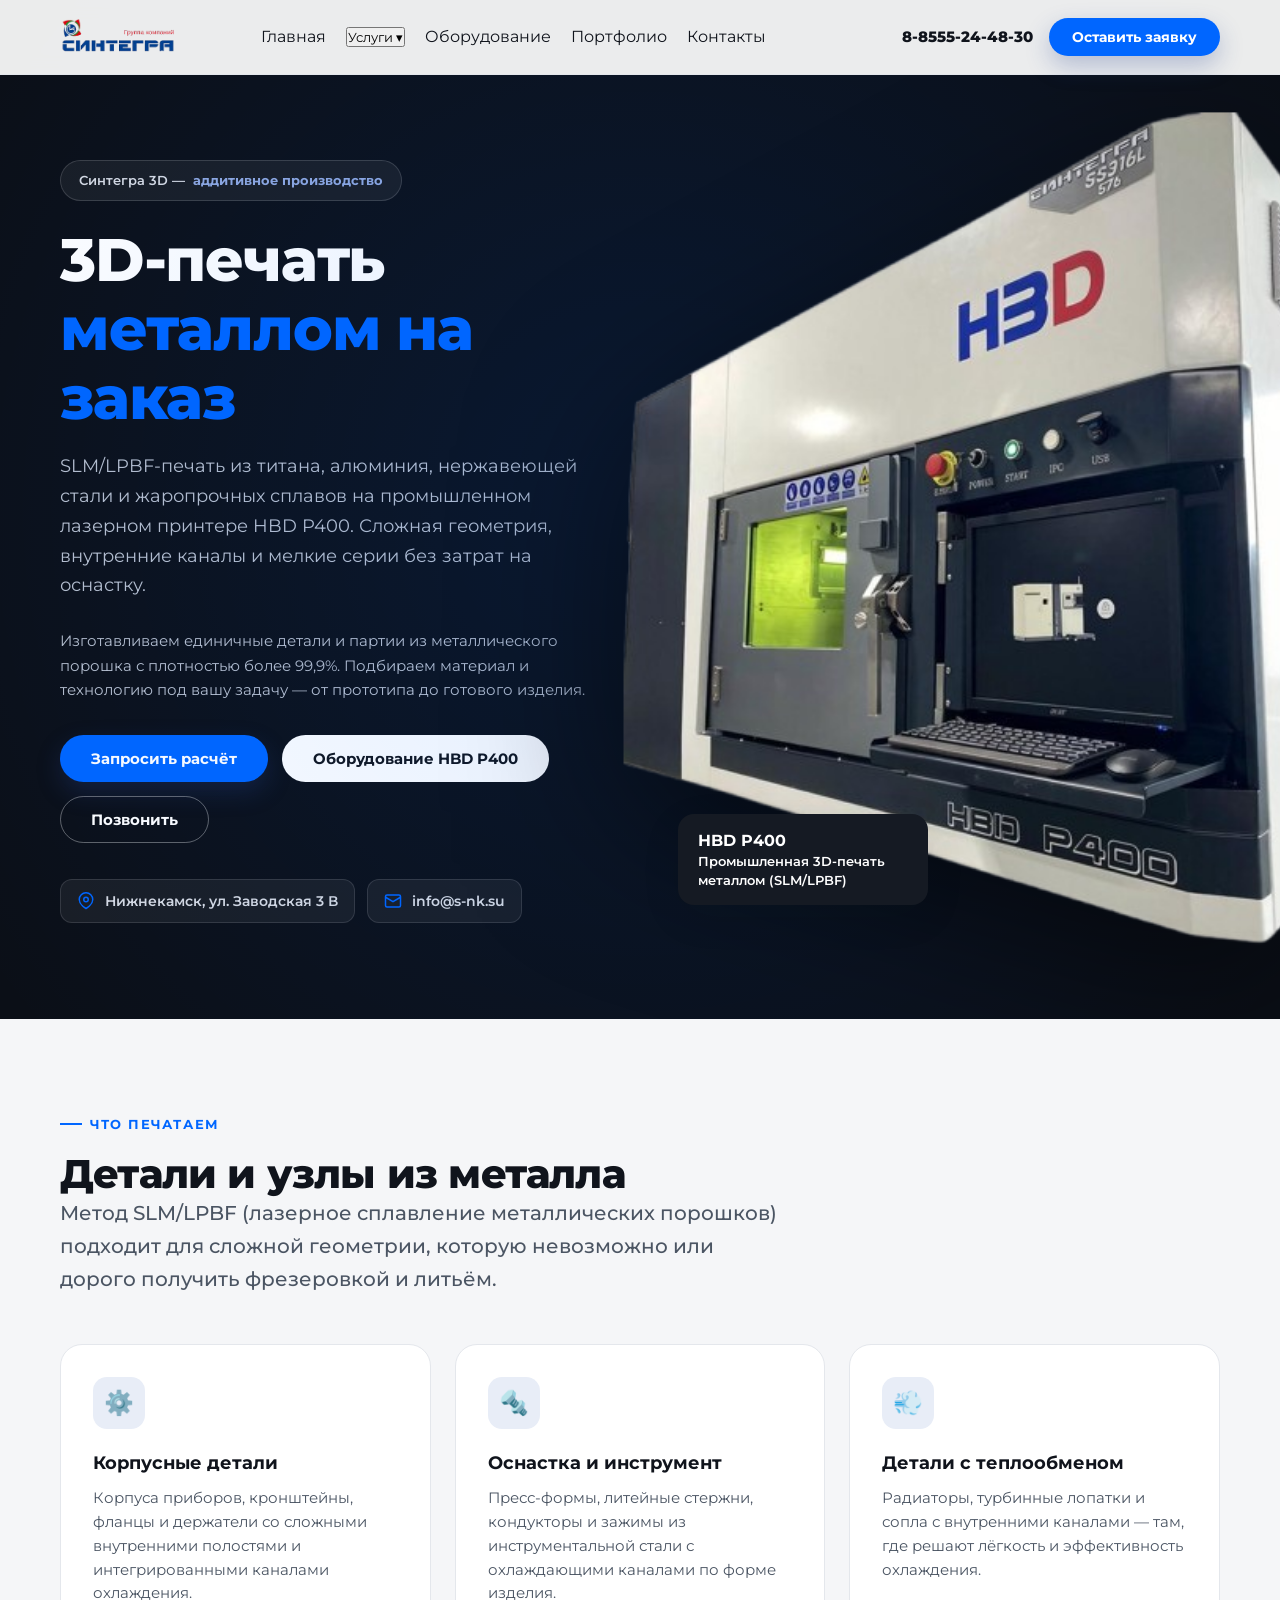
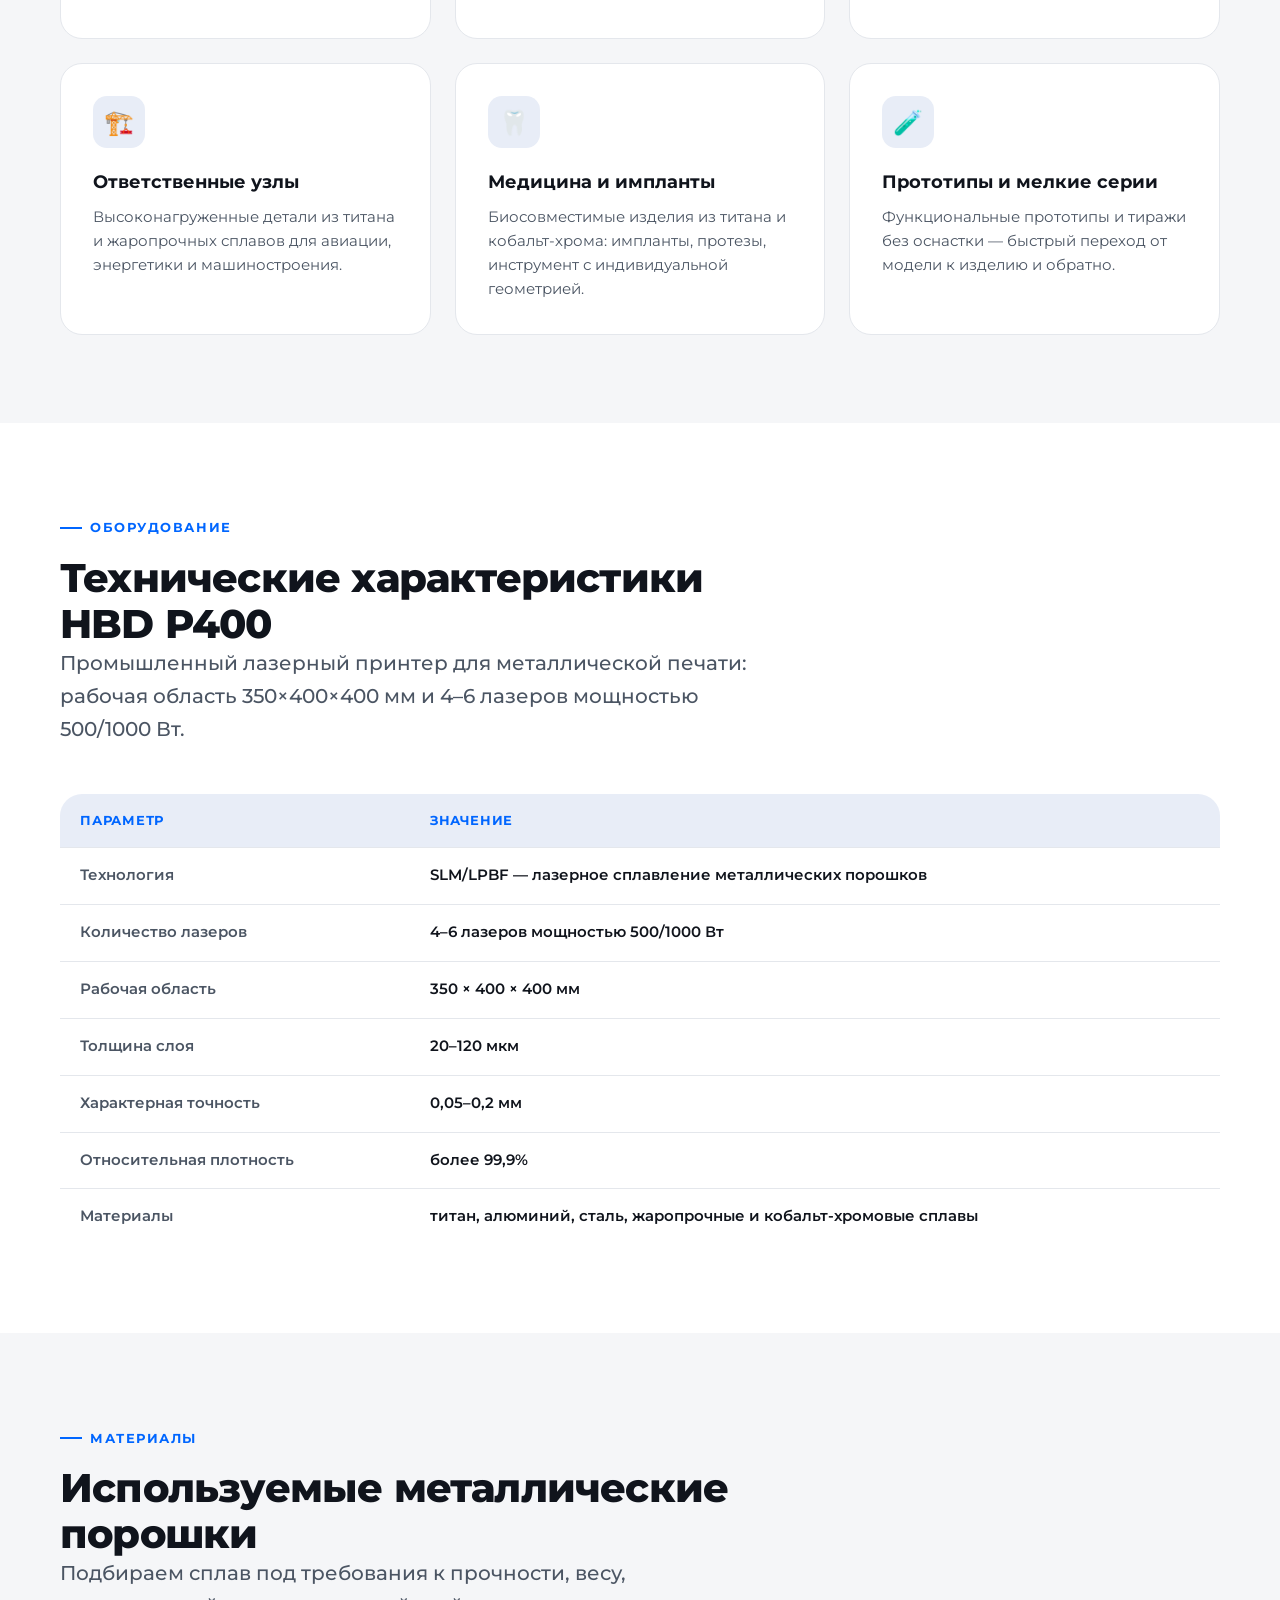
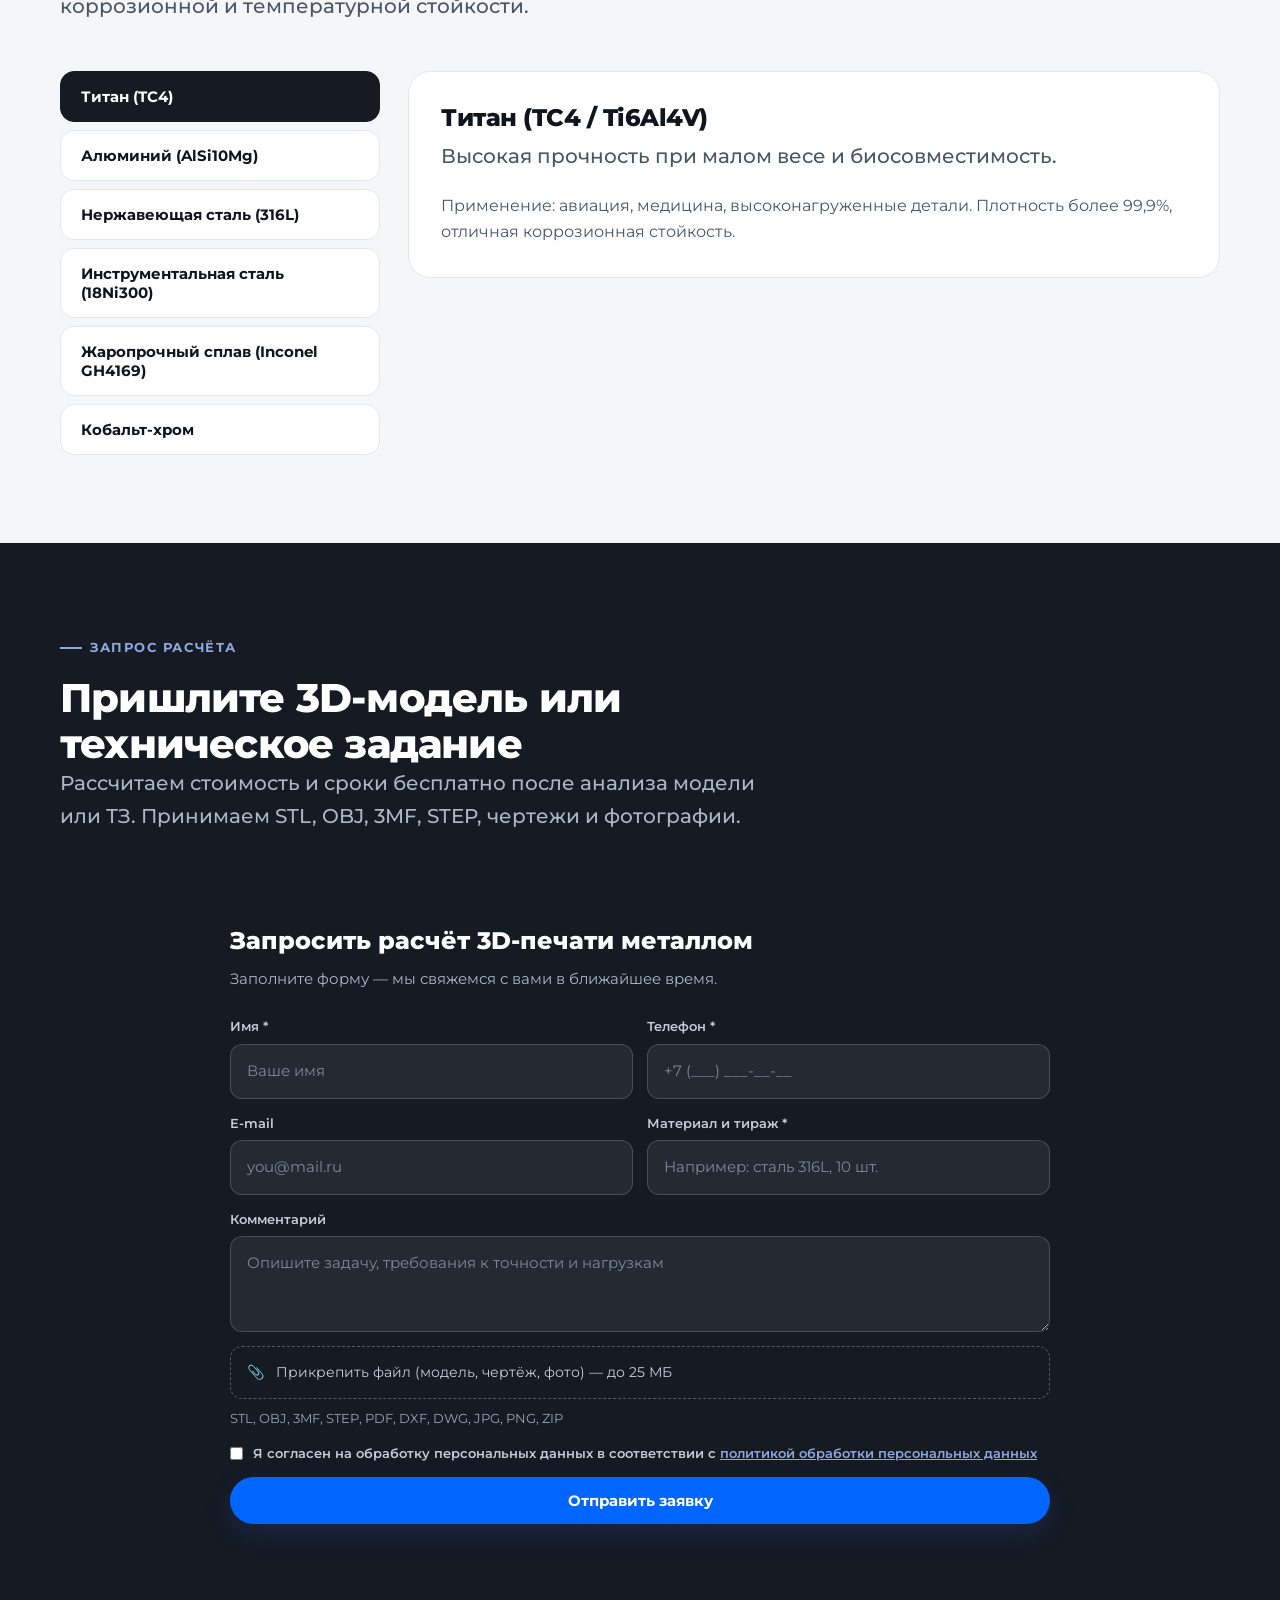
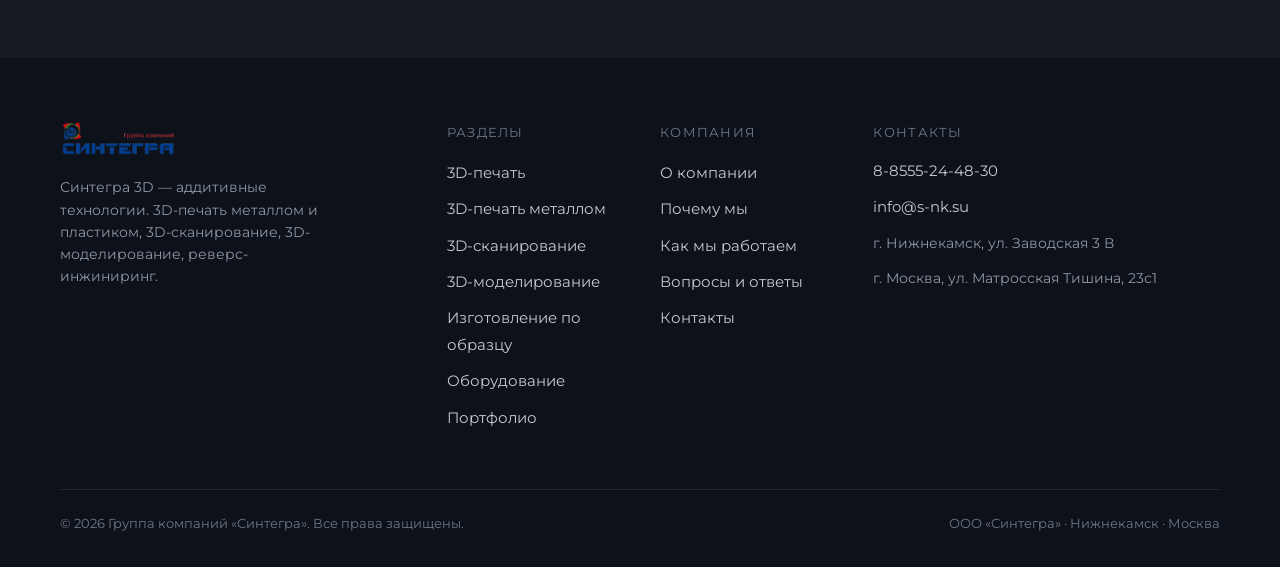
==== commit 07409167: "style(header): center navigation menu between logo and contact action buttons" ====
--- a/3d-pechat-metallom/index.html
+++ b/3d-pechat-metallom/index.html
@@ -57,22 +57,24 @@
       <img src="/img/logo-removebg-preview.png" alt="Синтегра 3D">
     </a>
     <nav class="header__nav">
-  <a href="/">Главная</a>
-  <div class="dropdown">
-    <button class="dropdown-toggle">Услуги ▾</button>
-    <div class="dropdown-menu">
-      <a href="/printing.html">3D-печать (все материалы)</a>
-      <a href="/3d-pechat-metallom/">3D-печать металлом</a>
-      <a href="/3d-skanirovanie/">3D-сканирование</a>
-      <a href="/modeling.html">3D-моделирование</a>
-      <a href="/izgotovlenie-po-obrazcu/">Изготовление по образцу</a>
-    </div>
-  </div>
-  <a href="/equipment.html">Оборудование</a>
-  <a href="/portfolio.html">Портфолио</a>
-  <a href="/contacts.html">Контакты</a>
-</nav>
-    <div class="header__cta">
+      <ul class="header__menu">
+        <li><a href="/">Главная</a></li>
+        <li class="dropdown">
+          <button class="dropdown-toggle">Услуги ▾</button>
+          <ul class="dropdown-menu">
+            <li><a href="/printing.html">3D-печать (все материалы)</a></li>
+            <li><a href="/3d-pechat-metallom/">3D-печать металлом</a></li>
+            <li><a href="/3d-skanirovanie/">3D-сканирование</a></li>
+            <li><a href="/modeling.html">3D-моделирование</a></li>
+            <li><a href="/izgotovlenie-po-obrazcu/">Изготовление по образцу</a></li>
+          </ul>
+        </li>
+        <li><a href="/equipment.html">Оборудование</a></li>
+        <li><a href="/portfolio.html">Портфолио</a></li>
+        <li><a href="/contacts.html">Контакты</a></li>
+      </ul>
+    </nav>
+    <div class="header__contacts">
       <a href="tel:+788555244830" class="header__phone">8-8555-24-48-30</a>
       <a href="#" class="btn btn--primary btn--sm" data-open-form>Оставить заявку</a>
     </div>
--- a/css/style.css
+++ b/css/style.css
@@ -142,13 +142,12 @@
   transition: box-shadow .25s cubic-bezier(0.4, 0, 0.2, 1);
 }
 .header.is-scrolled { box-shadow: 0 6px 24px rgba(16,20,28,.07); }
-.header__inner { display: flex; align-items: center; justify-content: space-between; gap: 32px; height: 74px; position: relative; }
+.header__inner { display: flex; align-items: center; justify-content: space-between; gap: 32px; height: 74px; }
 .header__logo { display: flex; align-items: center; gap: 12px; font-weight: 800; font-size: 18px; }
 .header__logo img { height: 36px; width: auto; flex: none; object-fit: contain; }
-.header__nav { display: flex; gap: 16px; position: absolute; left: 50%; transform: translateX(-50%); }
-.header__nav a, .dropdown-toggle { font-size: 14.5px; font-weight: 600; color: var(--ink-soft); transition: color .2s; white-space: nowrap; background: none; border: 0; font-family: inherit; cursor: pointer; padding: 0; }
-.header__nav a:hover, .dropdown-toggle:hover { color: var(--ink); }
-.header__cta { display: flex; align-items: center; gap: 12px; }
+.header__nav { display: flex; align-items: center; margin: 0 auto; }
+.header__menu { display: flex; align-items: center; gap: 20px; margin: 0; padding: 0; list-style: none; }
+.header__contacts { display: flex; align-items: center; gap: 16px; margin-left: auto; }
 .header__phone { font-weight: 800; font-size: 15px; white-space: nowrap; }
 .header__burger { display: none; background: none; border: 0; width: 40px; height: 40px; position: relative; }
 .header__burger span, .header__burger span::before, .header__burger span::after {
@@ -185,6 +184,7 @@
   visibility: visible;
   transform: translateX(-50%) translateY(0);
 }
+.header__menu, .dropdown-menu { list-style: none; padding: 0; margin: 0; }
 .dropdown-menu a {
   display: block;
   padding: 10px 20px;
@@ -512,7 +512,7 @@
   .materials { grid-template-columns: 1fr; }
 }
 @media (max-width: 768px) {
-  .header__nav, .header__cta .btn, .header__phone { display: none; }
+  .header__nav, .header__contacts .btn, .header__phone { display: none; }
   .header__burger { display: block; }
   .header__nav {
     display: flex; flex-direction: column; gap: 6px;
@@ -521,19 +521,10 @@
     transform: translateY(-120%); transition: transform .3s cubic-bezier(0.4, 0, 0.2, 1);
   }
   body.menu-open .header__nav { transform: none; }
-  .header__nav a, .dropdown-toggle { font-size: 17px; padding: 10px 0; border-bottom: 1px solid var(--line); display: block; width: 100%; text-align: left; }
-  .dropdown-menu {
-    position: static;
-    transform: none;
-    opacity: 1;
-    visibility: visible;
-    box-shadow: none;
-    border: 0;
-    border-radius: 0;
-    padding: 0 0 0 16px;
-    background: transparent;
-    display: none;
-  }
+  .header__menu { flex-direction: column; align-items: stretch; gap: 0; }
+  .header__menu > li { border-bottom: 1px solid var(--line); }
+  .header__menu a, .dropdown-toggle { font-size: 17px; padding: 12px 0; display: block; width: 100%; text-align: left; }
+  .dropdown-menu { position: static; transform: none; opacity: 1; visibility: visible; box-shadow: none; border: 0; border-radius: 0; padding: 0 0 0 16px; background: transparent; display: none; }
   .dropdown.is-open .dropdown-menu { display: block; }
   .section { padding: 64px 0; }
   .grid--2, .grid--3, .grid--4 { grid-template-columns: 1fr; }
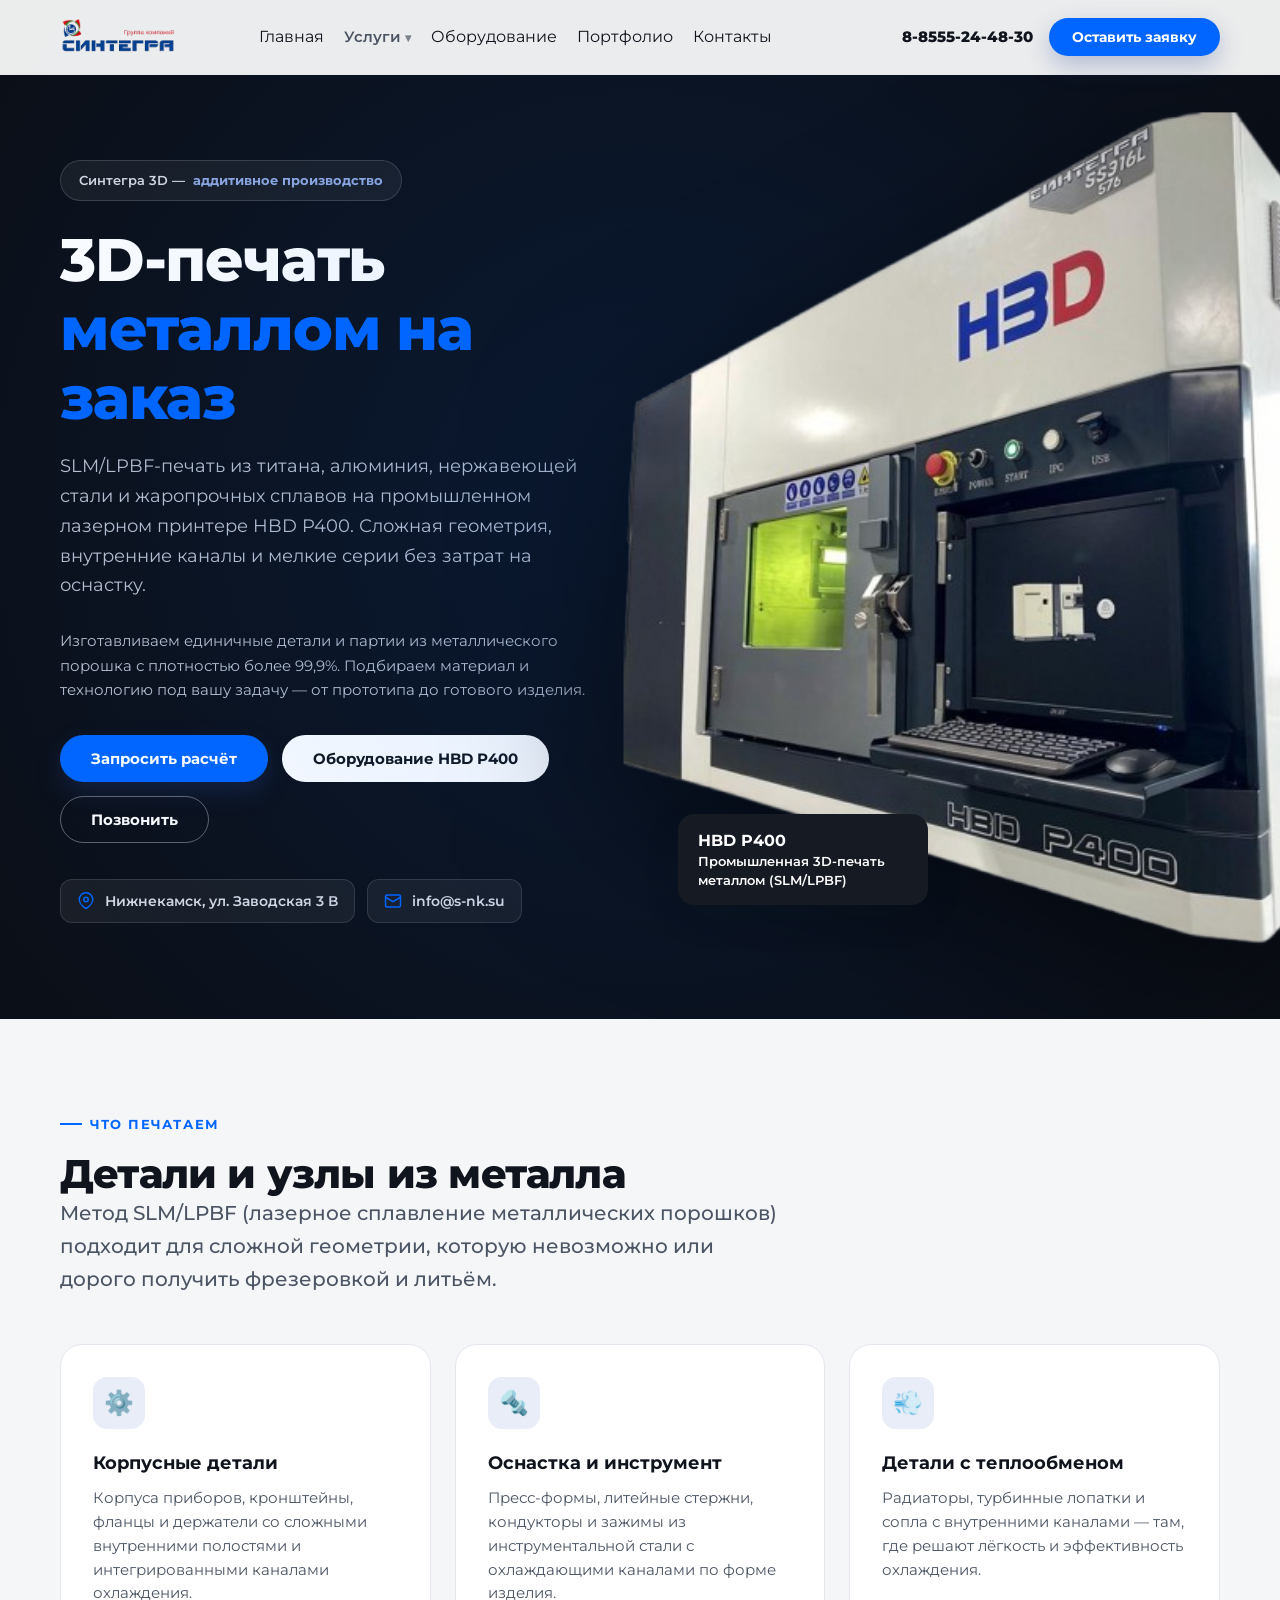
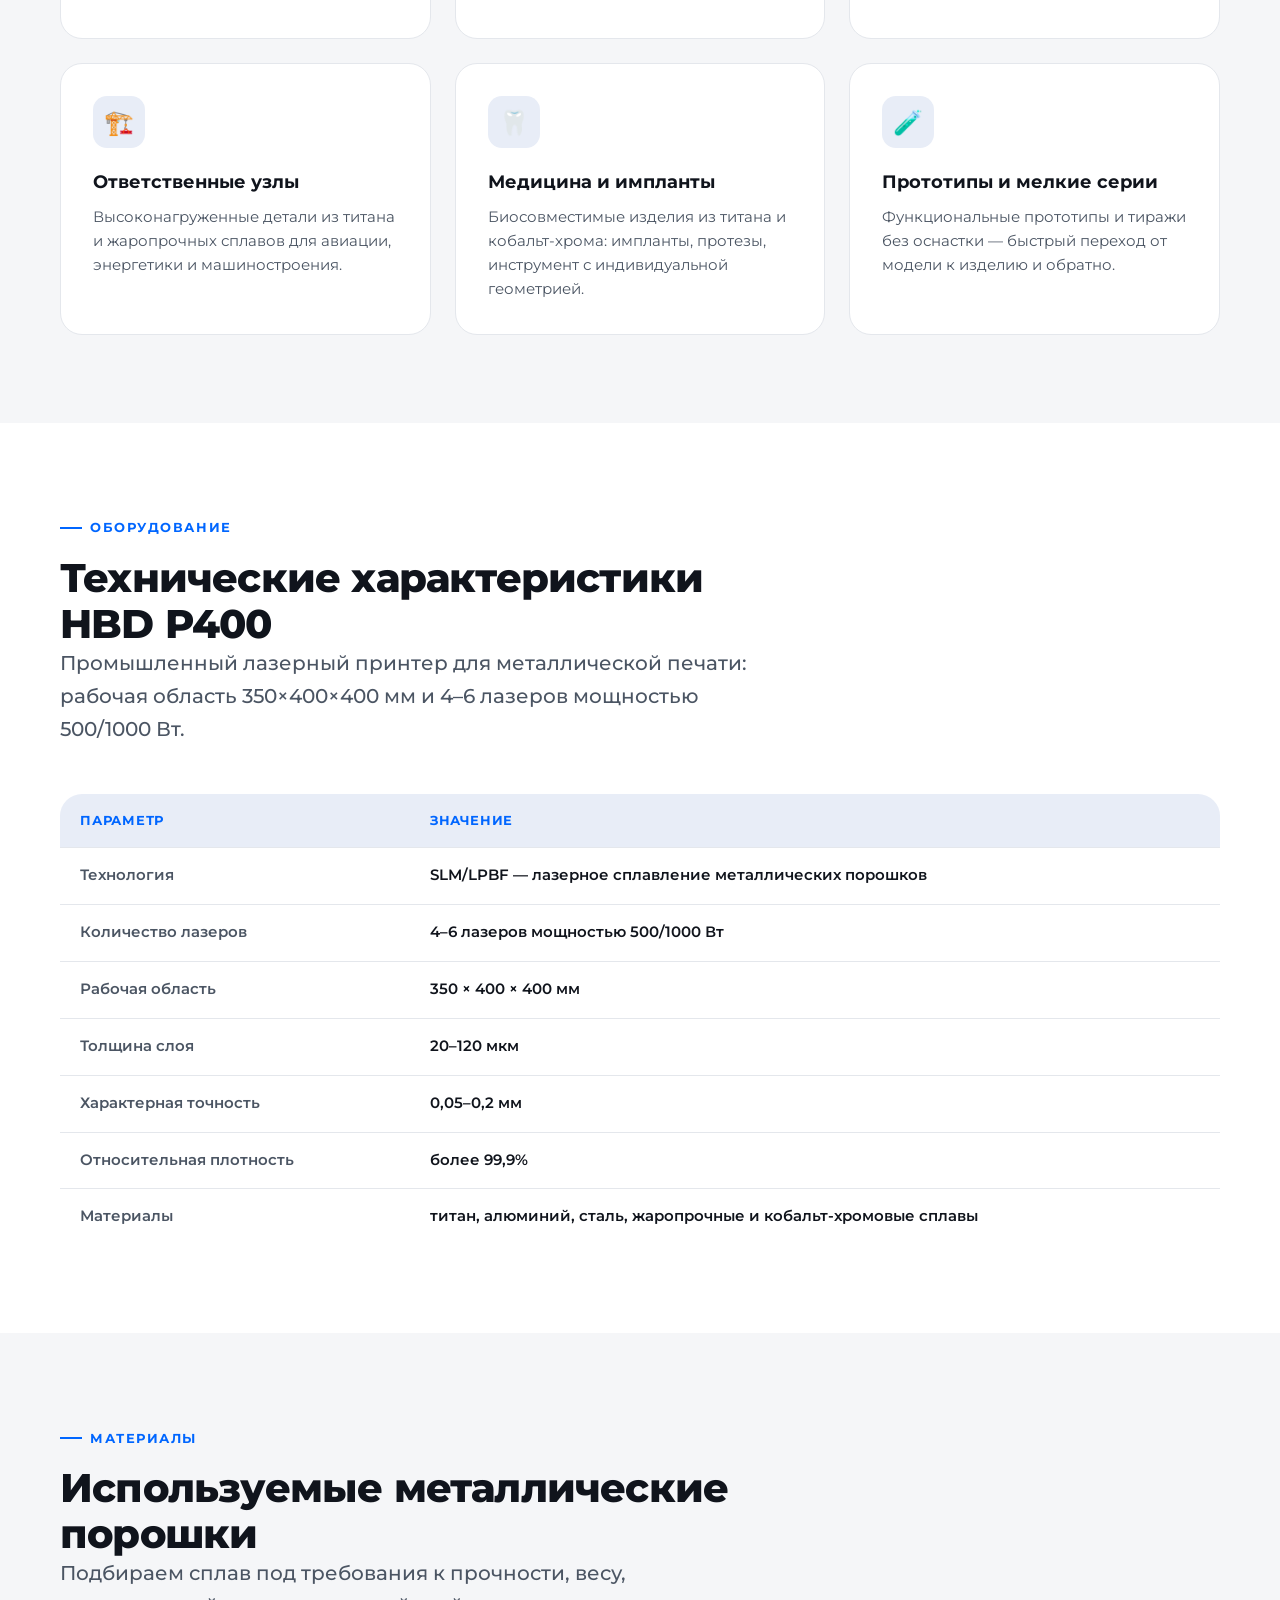
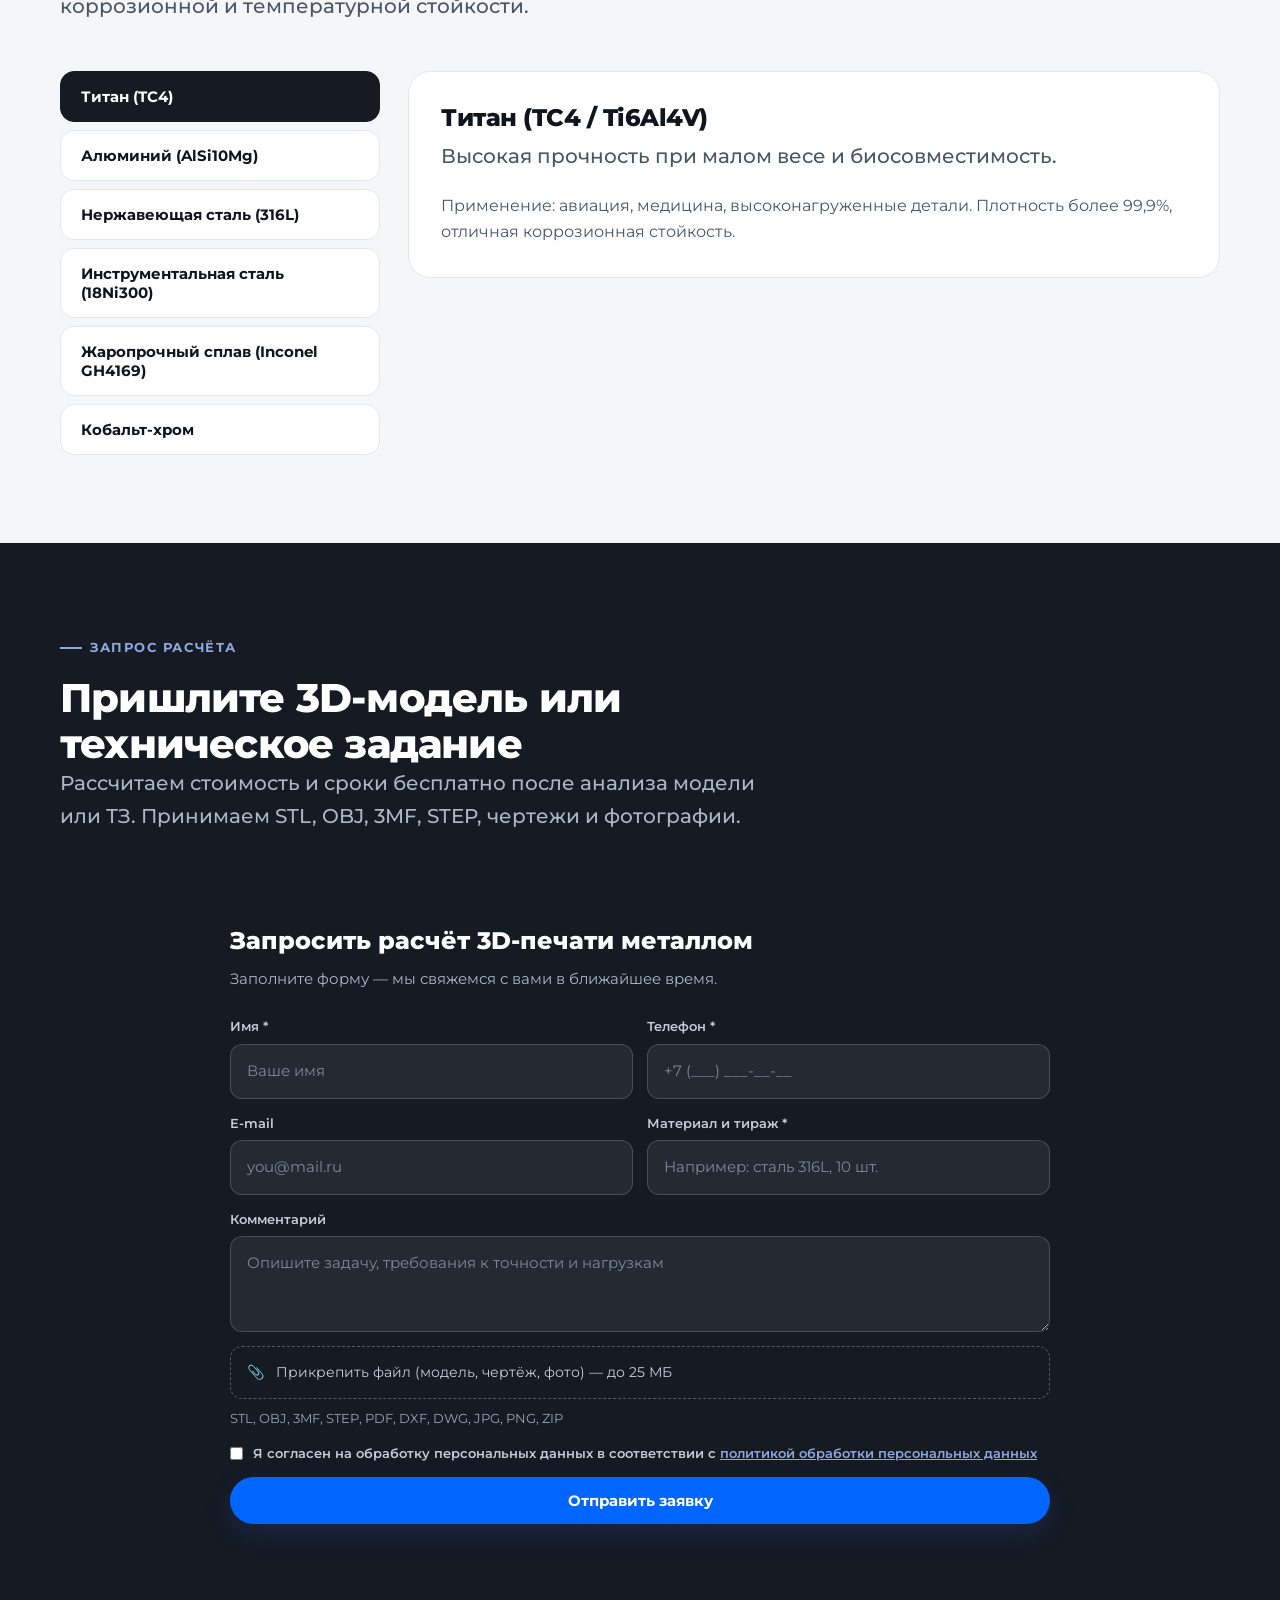
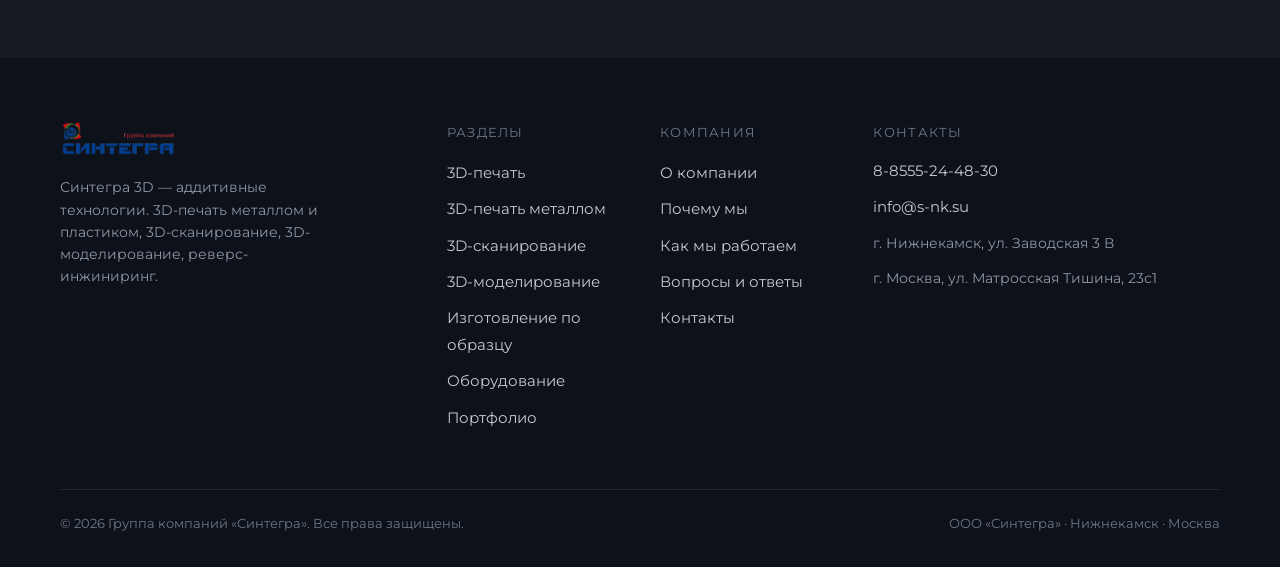
==== commit 122a9c01: "fix(header): replace dropdown button with semantic ul/li nav markup" ====
--- a/3d-pechat-metallom/index.html
+++ b/3d-pechat-metallom/index.html
@@ -59,14 +59,16 @@
     <nav class="header__nav">
       <ul class="header__menu">
         <li><a href="/">Главная</a></li>
-        <li class="dropdown">
-          <button class="dropdown-toggle">Услуги ▾</button>
+        <li class="nav__item nav__item--dropdown">
+          <a href="/printing.html" class="nav__link nav__link--dropdown">
+            Услуги <span class="dropdown-arrow">▾</span>
+          </a>
           <ul class="dropdown-menu">
-            <li><a href="/printing.html">3D-печать (все материалы)</a></li>
-            <li><a href="/3d-pechat-metallom/">3D-печать металлом</a></li>
-            <li><a href="/3d-skanirovanie/">3D-сканирование</a></li>
-            <li><a href="/modeling.html">3D-моделирование</a></li>
-            <li><a href="/izgotovlenie-po-obrazcu/">Изготовление по образцу</a></li>
+            <li><a href="/printing.html" class="dropdown-menu__link">3D-печать (все материалы)</a></li>
+            <li><a href="/3d-pechat-metallom/" class="dropdown-menu__link">3D-печать металлом</a></li>
+            <li><a href="/3d-skanirovanie/" class="dropdown-menu__link">3D-сканирование</a></li>
+            <li><a href="/modeling.html" class="dropdown-menu__link">3D-моделирование</a></li>
+            <li><a href="/izgotovlenie-po-obrazcu/" class="dropdown-menu__link">Изготовление по образцу</a></li>
           </ul>
         </li>
         <li><a href="/equipment.html">Оборудование</a></li>
--- a/css/style.css
+++ b/css/style.css
@@ -161,7 +161,10 @@
 body.menu-open .header__burger span::after { top: 0; transform: rotate(-45deg); }
 
 /* ---------- dropdown ---------- */
-.dropdown { position: relative; }
+.nav__item--dropdown { position: relative; }
+.nav__link--dropdown { display: inline-flex; align-items: center; gap: 4px; font-size: 14.5px; font-weight: 600; color: var(--ink-soft); transition: color .2s; white-space: nowrap; text-decoration: none; background: none; border: 0; font-family: inherit; cursor: pointer; padding: 0; }
+.nav__link--dropdown:hover { color: var(--ink); }
+.dropdown-arrow { font-size: 12px; line-height: 1; opacity: .7; }
 .dropdown-menu {
   position: absolute;
   top: calc(100% + 8px);
@@ -178,14 +181,14 @@
   transition: opacity .2s, transform .2s, visibility .2s;
   z-index: 1000;
 }
-.dropdown:hover .dropdown-menu,
-.dropdown.is-open .dropdown-menu {
+.nav__item--dropdown:hover .dropdown-menu,
+.nav__item--dropdown.is-open .dropdown-menu {
   opacity: 1;
   visibility: visible;
   transform: translateX(-50%) translateY(0);
 }
 .header__menu, .dropdown-menu { list-style: none; padding: 0; margin: 0; }
-.dropdown-menu a {
+.dropdown-menu__link {
   display: block;
   padding: 10px 20px;
   font-size: 14px;
@@ -193,8 +196,9 @@
   color: var(--ink-soft);
   white-space: nowrap;
   transition: background .15s, color .15s;
-}
-.dropdown-menu a:hover { background: var(--accent-soft); color: var(--accent); }
+  text-decoration: none;
+}
+.dropdown-menu__link:hover { background: var(--accent-soft); color: var(--accent); }
 
 /* ---------- hero ---------- */
 .hero { position: relative; padding: 160px 0 96px; overflow: hidden; }
@@ -523,9 +527,9 @@
   body.menu-open .header__nav { transform: none; }
   .header__menu { flex-direction: column; align-items: stretch; gap: 0; }
   .header__menu > li { border-bottom: 1px solid var(--line); }
-  .header__menu a, .dropdown-toggle { font-size: 17px; padding: 12px 0; display: block; width: 100%; text-align: left; }
+  .header__menu a, .nav__link--dropdown { font-size: 17px; padding: 12px 0; display: block; width: 100%; text-align: left; }
   .dropdown-menu { position: static; transform: none; opacity: 1; visibility: visible; box-shadow: none; border: 0; border-radius: 0; padding: 0 0 0 16px; background: transparent; display: none; }
-  .dropdown.is-open .dropdown-menu { display: block; }
+  .nav__item--dropdown.is-open .dropdown-menu { display: block; }
   .section { padding: 64px 0; }
   .grid--2, .grid--3, .grid--4 { grid-template-columns: 1fr; }
   .compare-cards { grid-template-columns: 1fr; gap: 24px; }
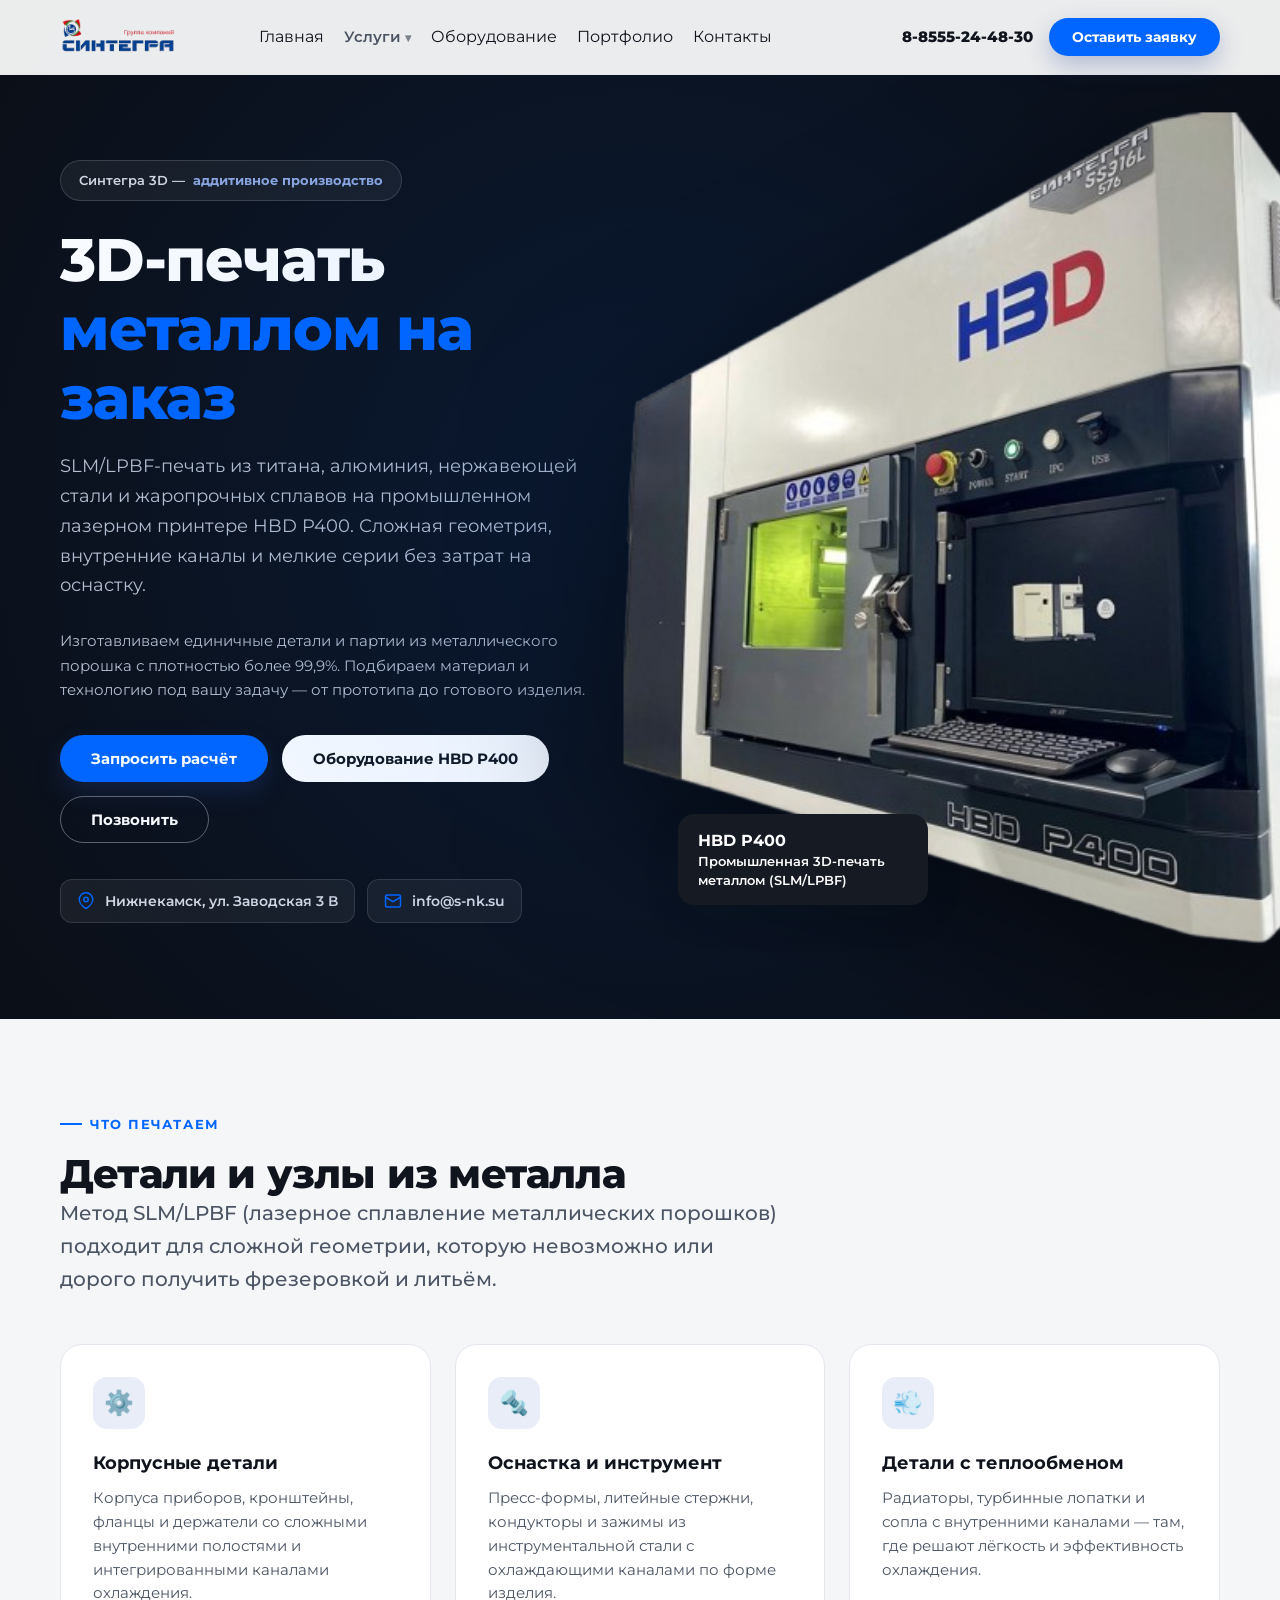
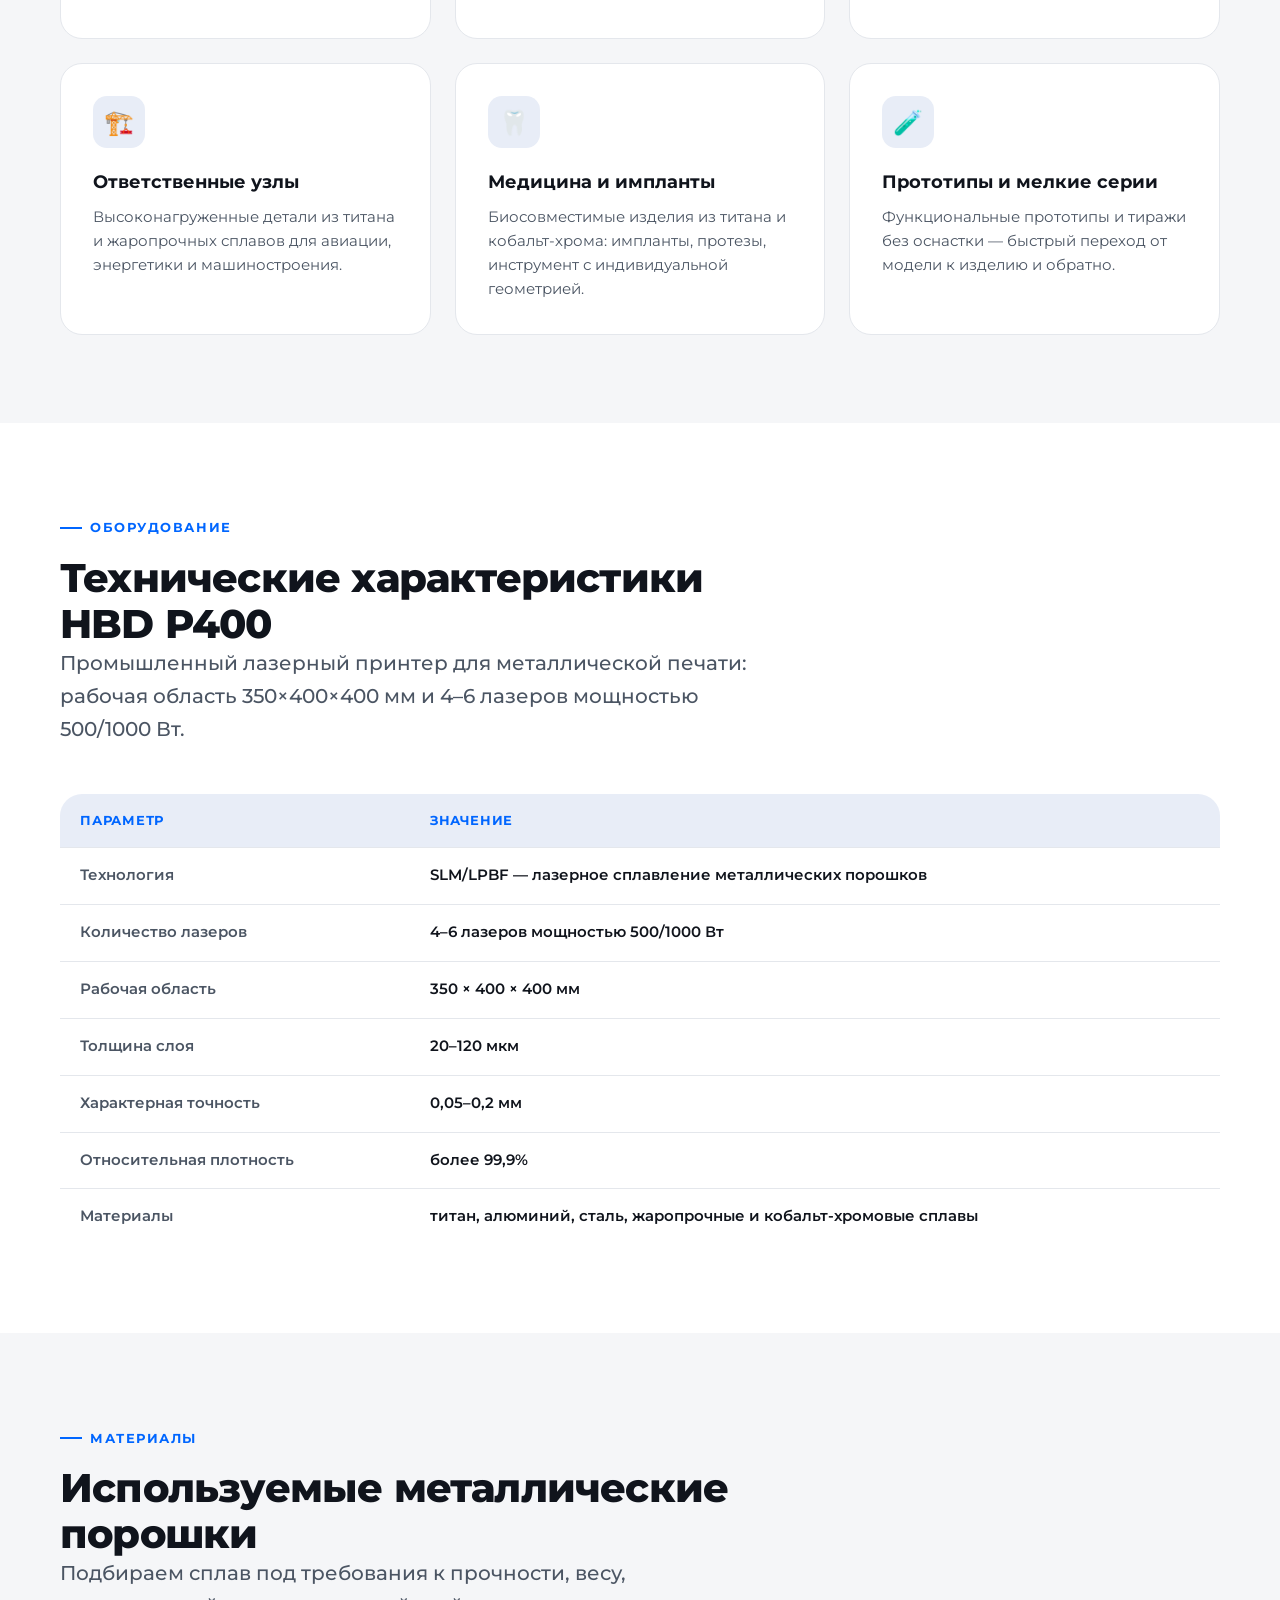
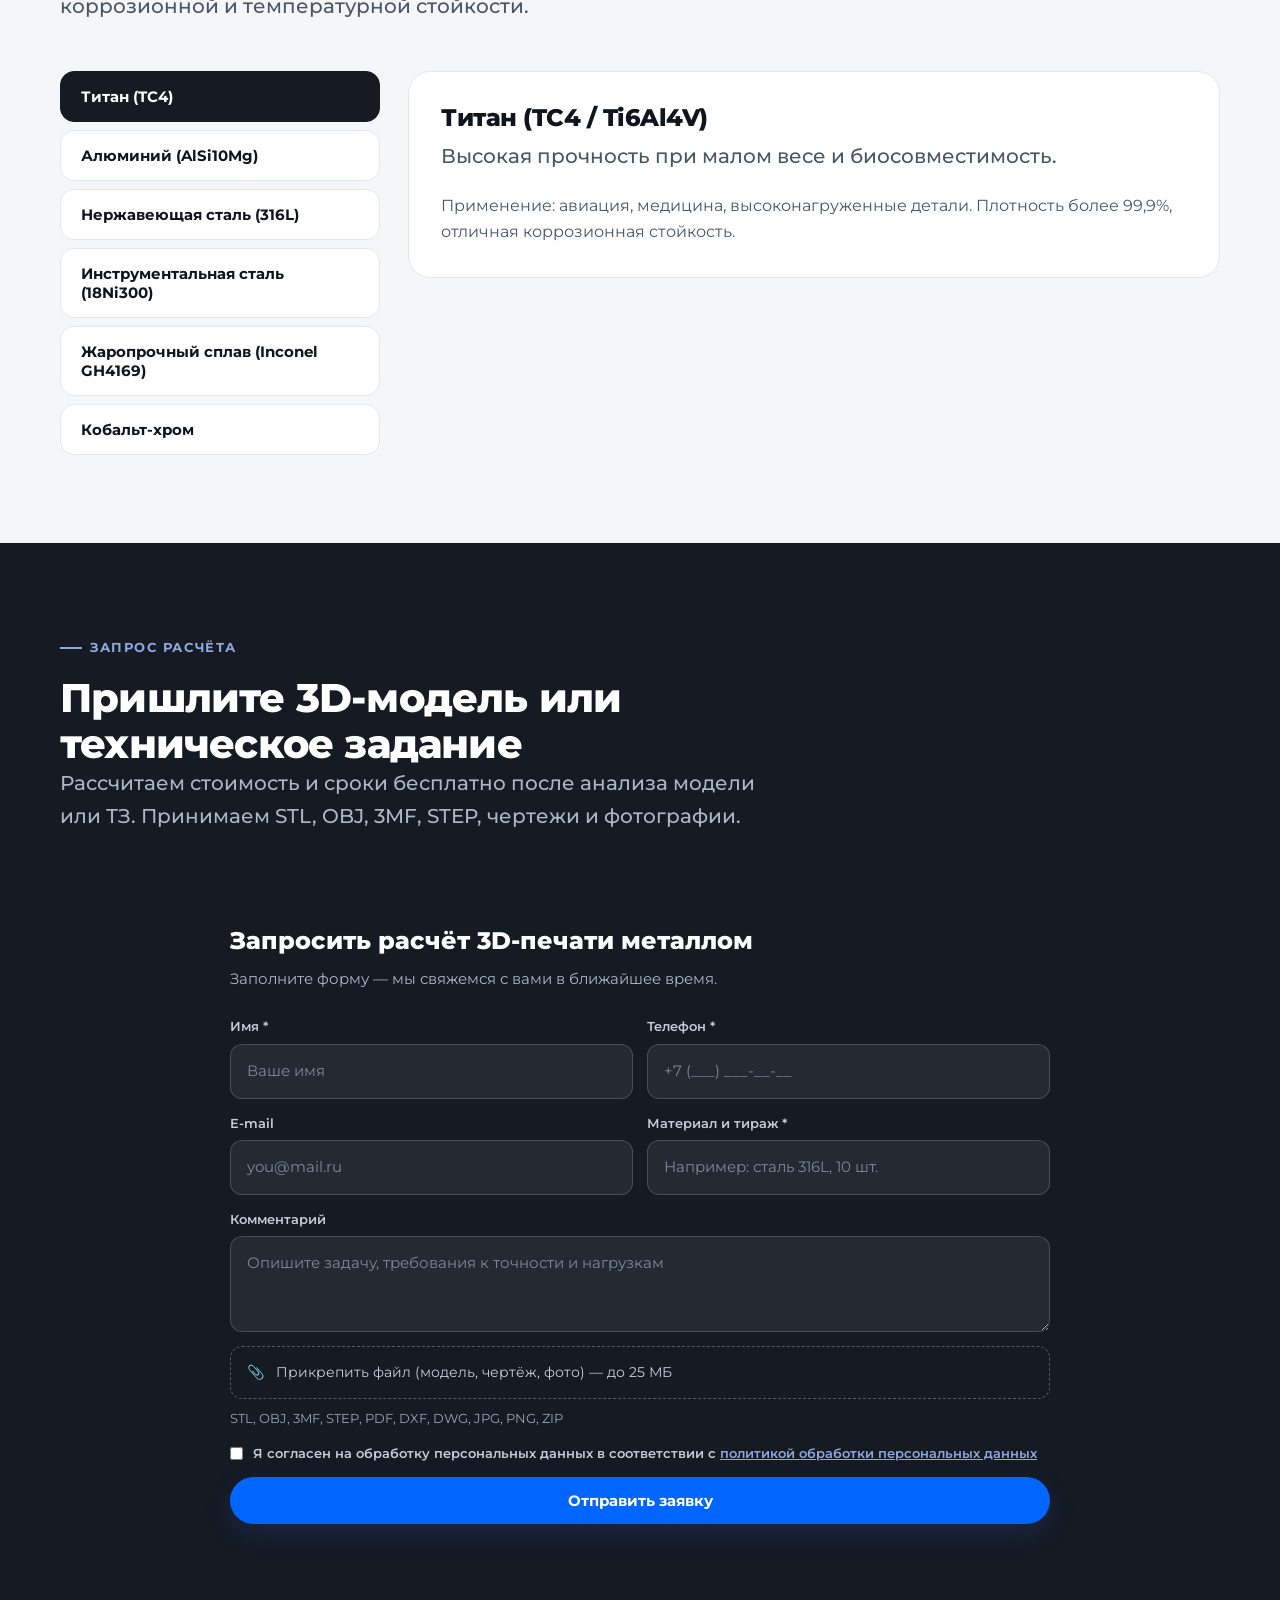
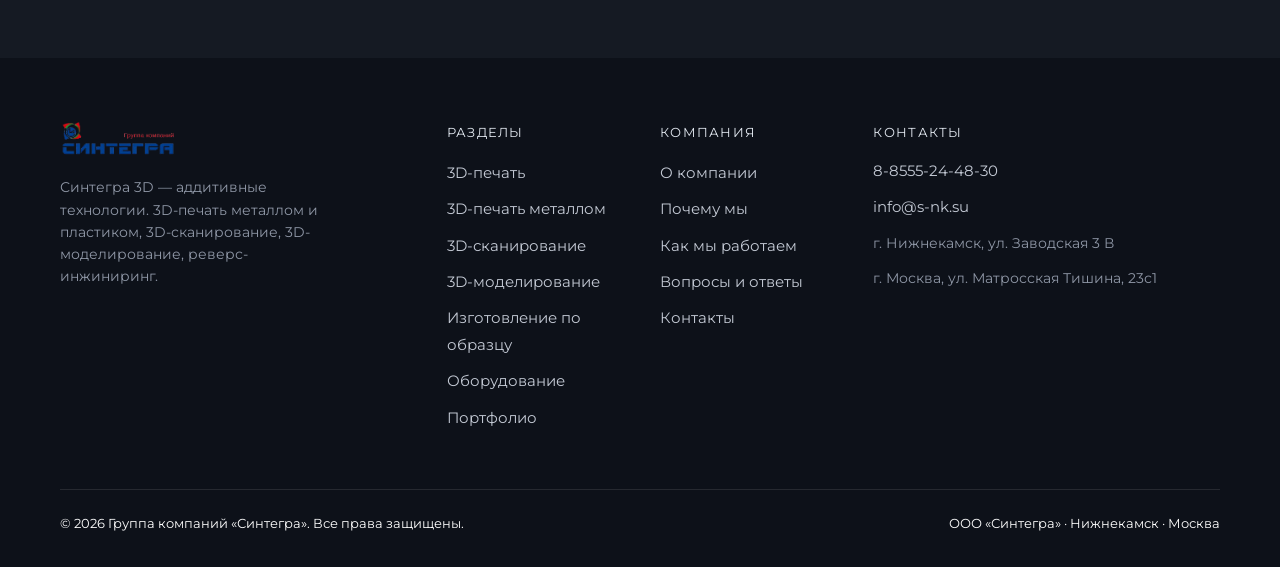
==== commit 993cfef2: "perf(opt): optimize LCP image, fix accessibility labels, contrast, and static resources performance" ====
--- a/3d-pechat-metallom/index.html
+++ b/3d-pechat-metallom/index.html
@@ -279,7 +279,7 @@
             <div class="form-file">
               <span>📎</span>
               <span class="form-file__name">Прикрепить файл (модель, чертёж, фото) — до 25 МБ</span>
-              <input name="file" type="file" accept=".stl,.obj,.3mf,.step,.stp,.pdf,.dxf,.dwg,.jpg,.jpeg,.png,.zip">
+              <input name="file" type="file" accept=".stl,.obj,.3mf,.step,.stp,.pdf,.dxf,.dwg,.jpg,.jpeg,.png,.zip" aria-label="Прикрепить файл ТЗ или 3D-модель">
             </div>
             <div class="form-hint-file">STL, OBJ, 3MF, STEP, PDF, DXF, DWG, JPG, PNG, ZIP</div>
           </div>
@@ -377,7 +377,7 @@
         <div class="form-file">
           <span>📎</span>
           <span class="form-file__name">Прикрепить файл (модель, чертёж, фото) — до 25 МБ</span>
-          <input name="file" type="file" accept=".stl,.obj,.3mf,.step,.stp,.pdf,.dxf,.dwg,.jpg,.jpeg,.png,.zip">
+          <input name="file" type="file" accept=".stl,.obj,.3mf,.step,.stp,.pdf,.dxf,.dwg,.jpg,.jpeg,.png,.zip" aria-label="Прикрепить файл ТЗ или 3D-модель">
         </div>
         <div class="form-hint-file">STL, OBJ, 3MF, STEP, PDF, DXF, DWG, JPG, PNG, ZIP</div>
       </div>
@@ -421,6 +421,6 @@
   });
   modal.addEventListener('click', function (e) { if (e.target === modal) modal.classList.remove('is-open'); });
 </script>
-<script src="/js/main.js"></script>
+<script src="/js/main.js" defer></script>
 </body>
 </html>
--- a/css/style.css
+++ b/css/style.css
@@ -466,14 +466,14 @@
 .footer__logo { display: flex; align-items: center; gap: 12px; font-weight: 800; font-size: 18px; margin-bottom: 18px; }
 .footer__logo img { height: 36px; width: auto; object-fit: contain; }
 .footer__about { color: #8f97a6; font-size: 13.5px; max-width: 260px; }
-.footer__title { font-size: 13px; text-transform: uppercase; letter-spacing: .1em; color: #6f7888; margin-bottom: 16px; }
+.footer__title { font-size: 13px; text-transform: uppercase; letter-spacing: .1em; color: #e2e8f0; margin-bottom: 16px; }
 .footer__nav li { margin-bottom: 10px; }
 .footer__nav a { color: #c3c9d4; font-size: 14.5px; transition: color .2s; }
 .footer__nav a:hover { color: #fff; }
 .footer__contacts { display: flex; flex-direction: column; gap: 12px; }
 .footer__contacts a { color: #c3c9d4; font-size: 14.5px; }
 .footer__contacts a:hover { color: #fff; }
-.footer__bottom { display: flex; justify-content: space-between; gap: 16px; flex-wrap: wrap; margin-top: 48px; padding-top: 24px; border-top: 1px solid rgba(255,255,255,.1); color: #6f7888; font-size: 12.5px; }
+.footer__bottom { display: flex; justify-content: space-between; gap: 16px; flex-wrap: wrap; margin-top: 48px; padding-top: 24px; border-top: 1px solid rgba(255,255,255,.1); color: #ffffff; font-size: 12.5px; }
 .footer__socials { display: flex; gap: 10px; }
 .footer__socials a {
   width: 40px; height: 40px; border-radius: 10px; background: rgba(255,255,255,.07);
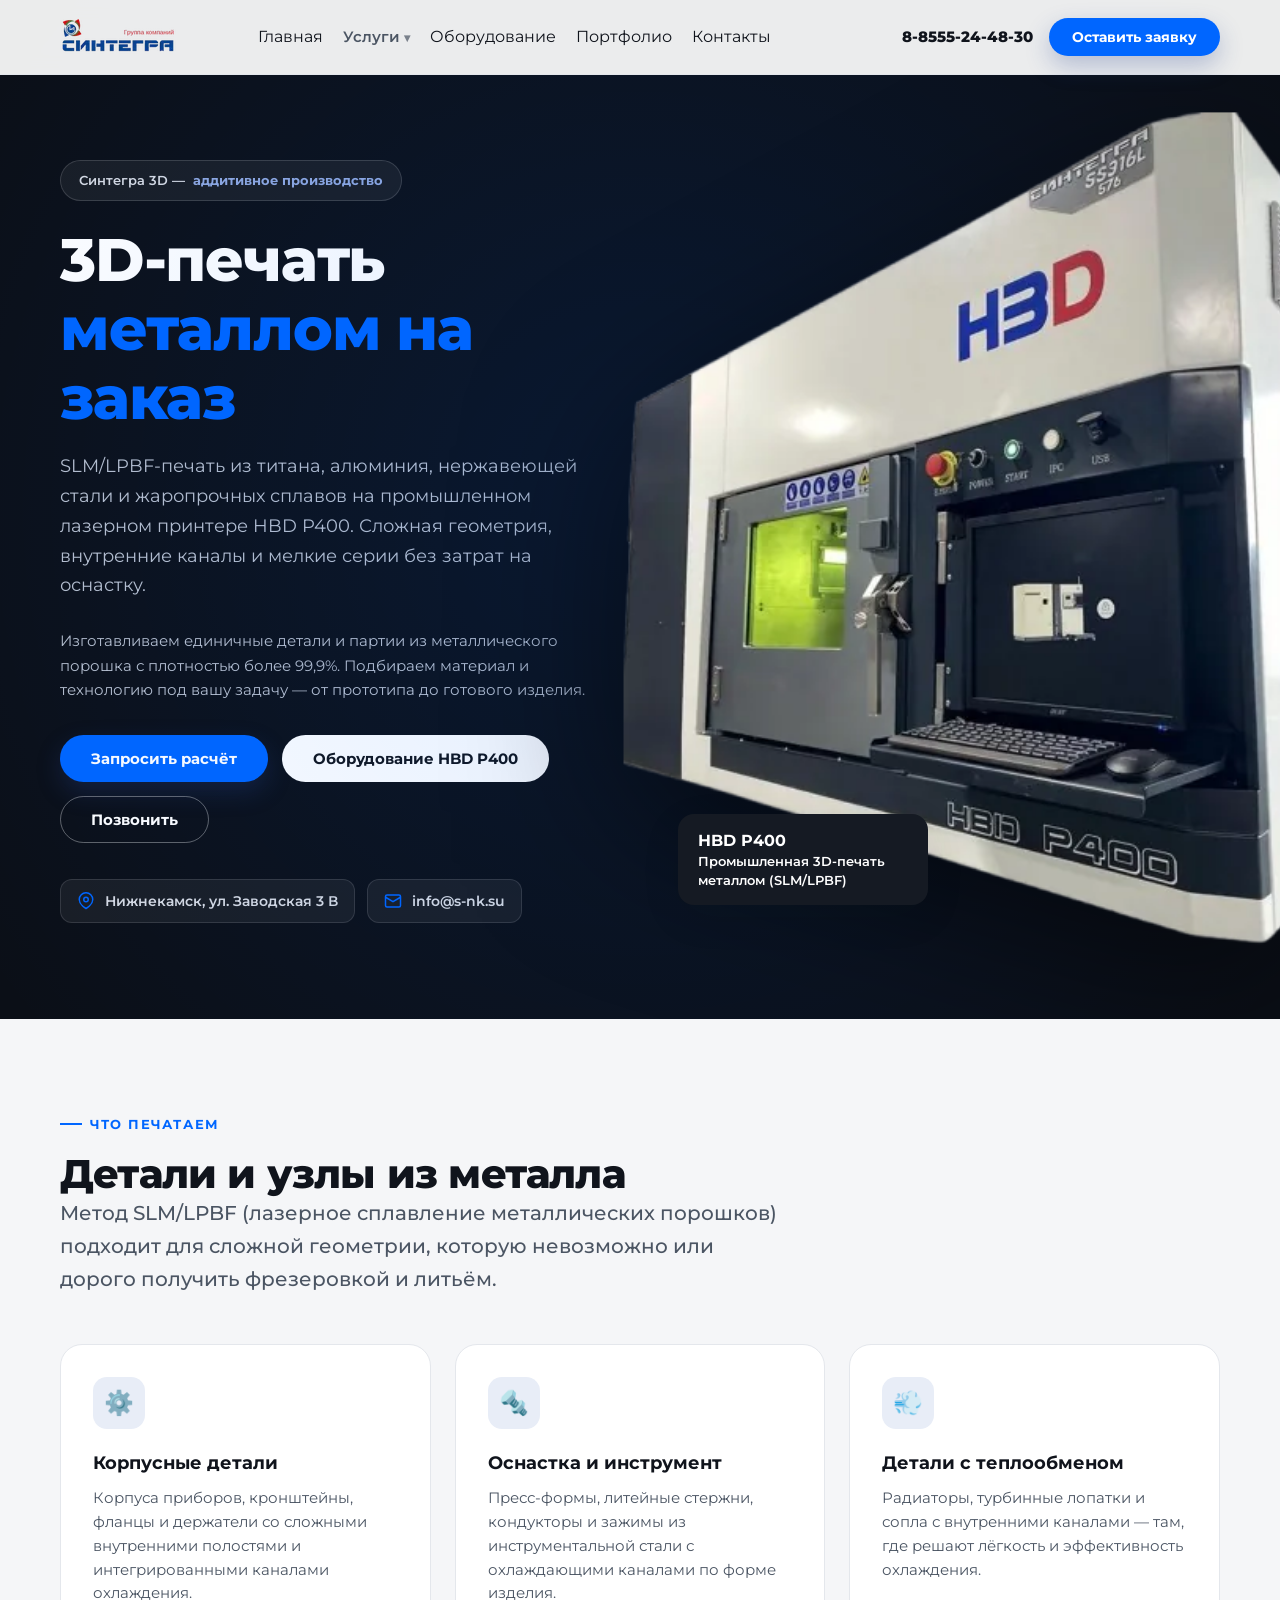
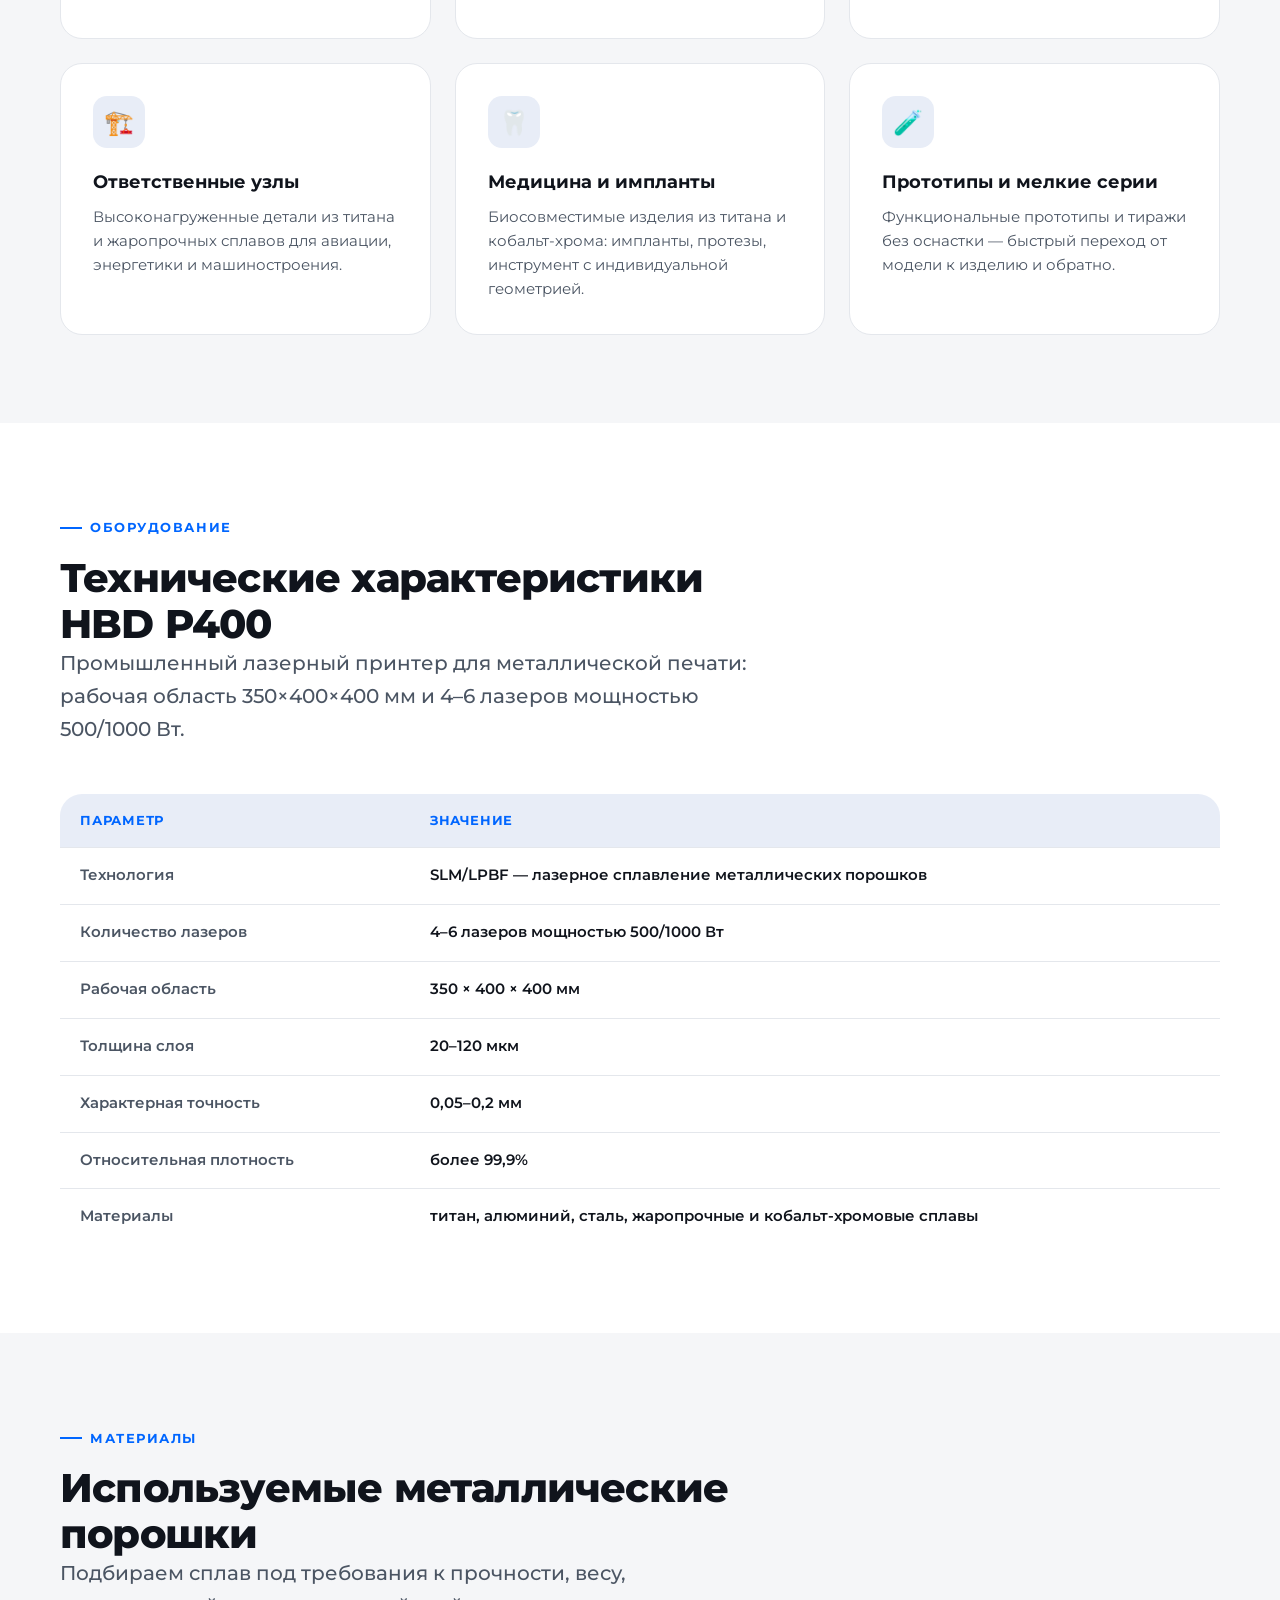
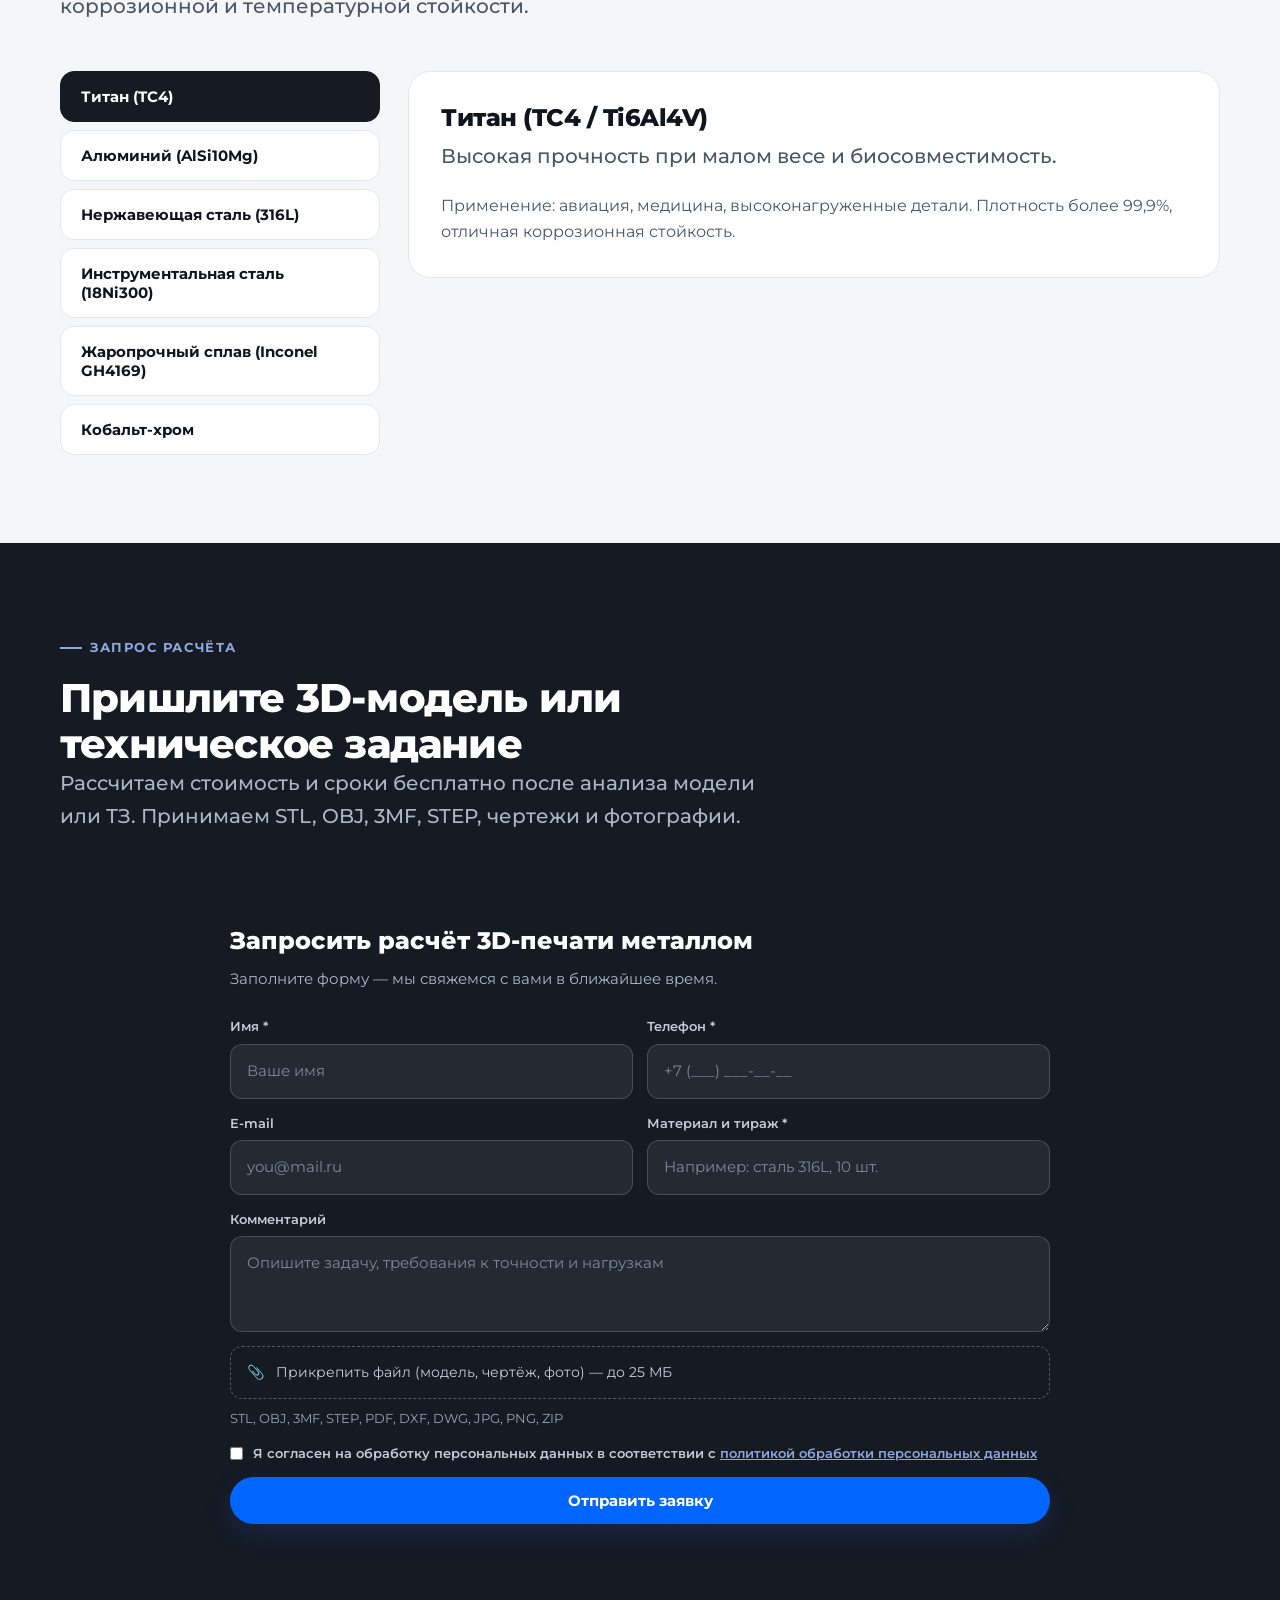
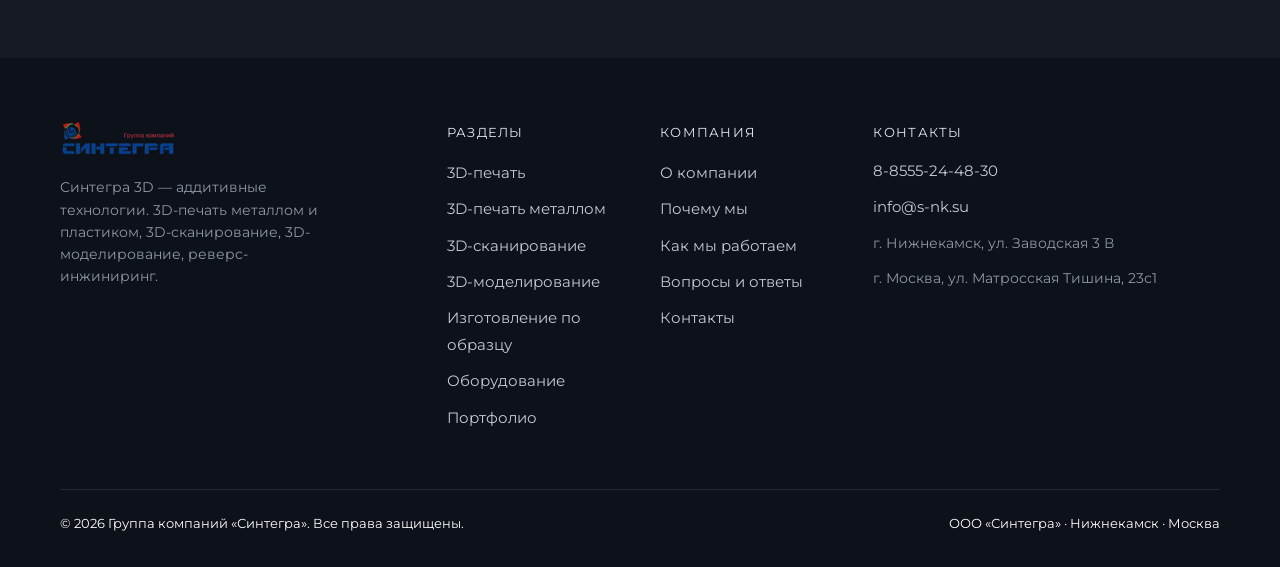
==== commit ff760b7b: "perf: remove duplicate PNG assets, defer font stylesheets, and optimize main.js execution" ====
--- a/3d-pechat-metallom/index.html
+++ b/3d-pechat-metallom/index.html
@@ -9,7 +9,7 @@
   <meta property="og:type" content="website">
   <meta property="og:title" content="3D-печать металлом на заказ (SLM/LPBF) | Синтегра 3D">
   <meta property="og:description" content="Промышленная 3D-печать металлом методом SLM/LPBF на HBD P400. Титан, алюминий, сталь, жаропрочные сплавы. Расчёт стоимости по 3D-модели или ТЗ.">
-  <meta property="og:image" content="https://sintegra-additive.ru/img/hbd-p400-removebg-preview.png">
+  <meta property="og:image" content="https://sintegra-additive.ru/img/hbd-p400.webp">
   <meta property="og:url" content="https://sintegra-additive.ru/3d-pechat-metallom/">
   <meta name="twitter:card" content="summary_large_image">
   <link rel="shortcut icon" type="image/ico" href="/favicon.ico">
@@ -34,7 +34,7 @@
   </script>
   <link rel="preconnect" href="https://fonts.googleapis.com">
   <link rel="preconnect" href="https://fonts.gstatic.com" crossorigin>
-  <link href="https://fonts.googleapis.com/css2?family=Montserrat:wght@400;500;600;700;800&display=swap" rel="stylesheet">
+  <link href="https://fonts.googleapis.com/css2?family=Montserrat:wght@400;500;600;700;800&display=swap" rel="stylesheet" media="print" onload="this.media='all'">
   <link rel="stylesheet" href="/css/style.css">
 </head>
 <body>
@@ -54,7 +54,7 @@
 <header class="header">
   <div class="container header__inner">
     <a href="/" class="header__logo">
-      <img src="/img/logo-removebg-preview.png" alt="Синтегра 3D">
+      <img src="/img/logo.webp" alt="Синтегра 3D" width="117" height="36">
     </a>
     <nav class="header__nav">
       <ul class="header__menu">
@@ -113,7 +113,7 @@
       </div>
       <div class="hero__media">
         <div class="hero__photo">
-          <img src="/img/hbd-p400-removebg-preview.png" width="768" height="1024" alt="Промышленный 3D-принтер HBD P400 для печати металлом">
+          <img src="/img/hbd-p400.webp" width="768" height="1024" alt="Промышленный 3D-принтер HBD P400 для печати металлом">
         </div>
         <div class="hero__media-chip"><b>HBD P400</b>Промышленная 3D-печать металлом (SLM/LPBF)</div>
       </div>
@@ -304,7 +304,7 @@
   <div class="container">
     <div class="footer__inner">
       <div>
-        <a href="/" class="footer__logo"><img src="/img/logo-removebg-preview.png" alt="Синтегра 3D"></a>
+        <a href="/" class="footer__logo"><img src="/img/logo.webp" alt="Синтегра 3D" width="117" height="36"></a>
         <p class="footer__about">Синтегра 3D — аддитивные технологии. 3D-печать металлом и пластиком, 3D-сканирование, 3D-моделирование, реверс-инжиниринг.</p>
       </div>
       <div>
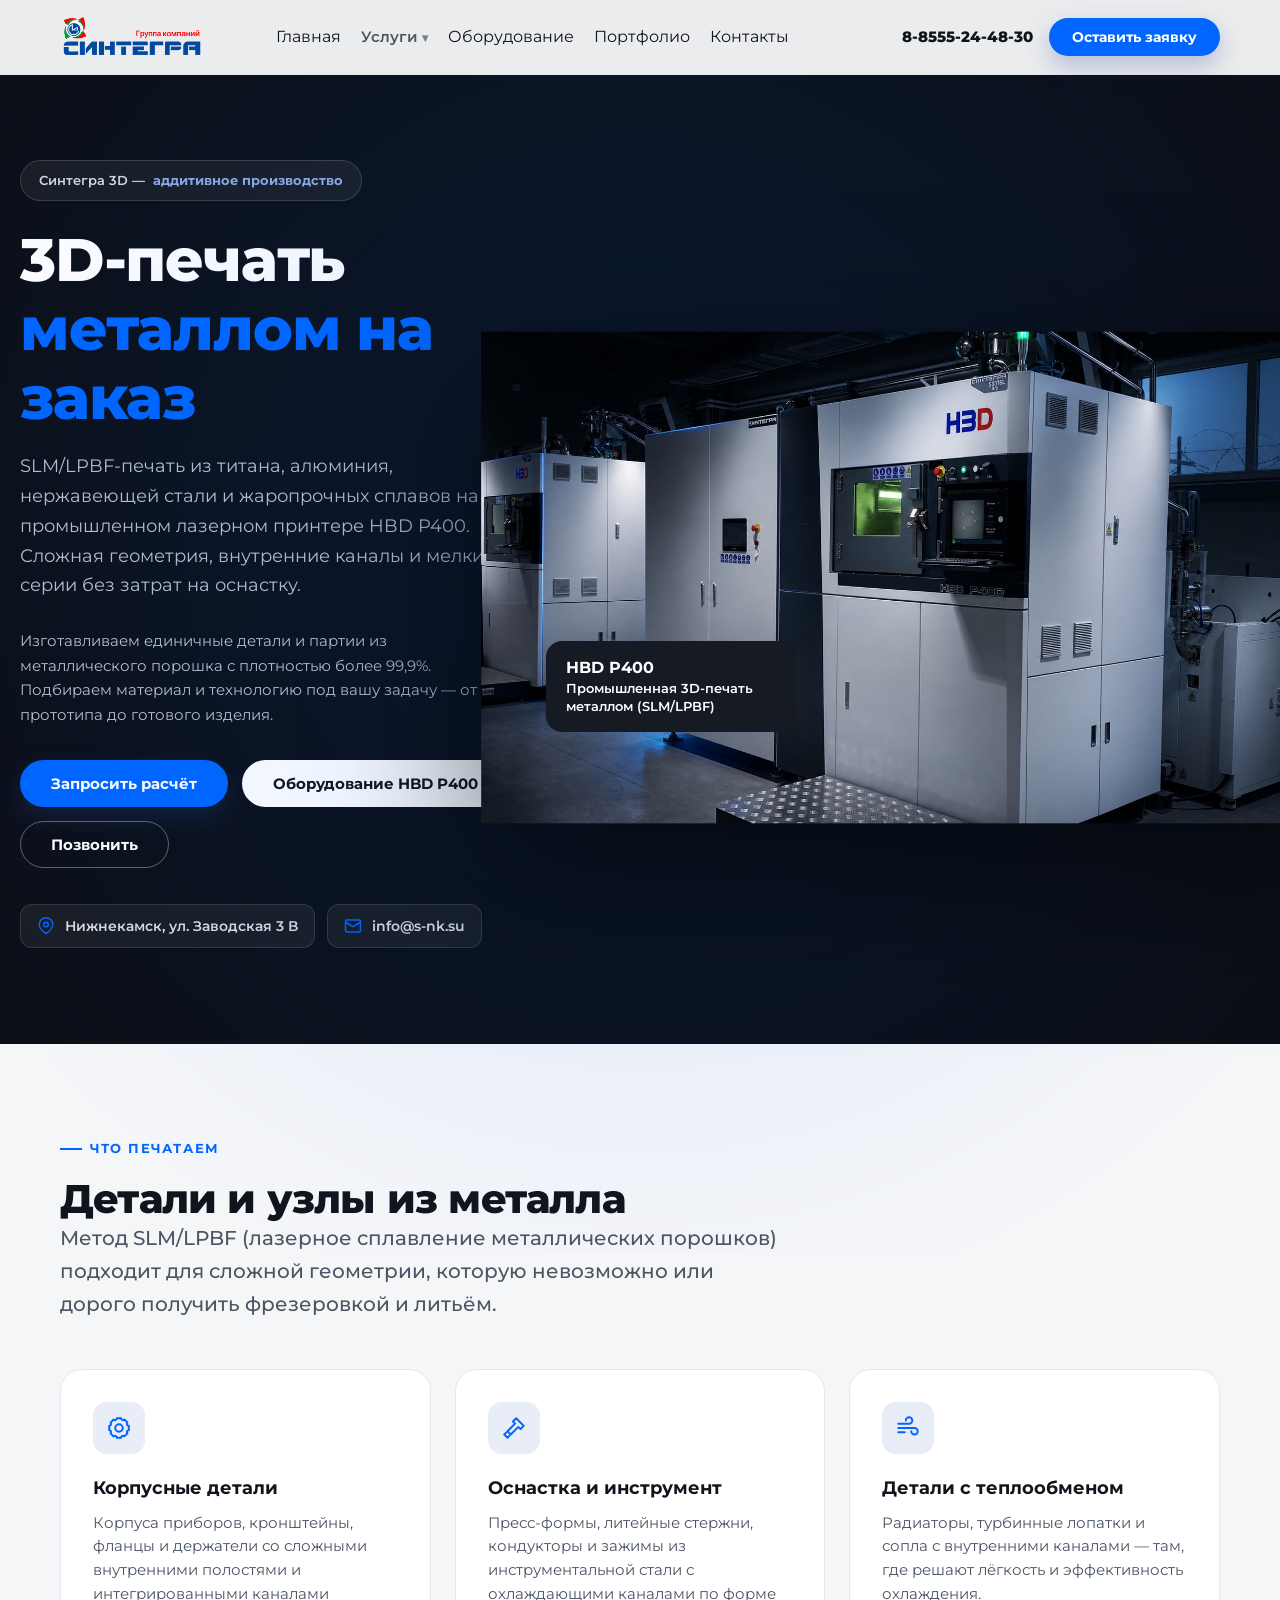
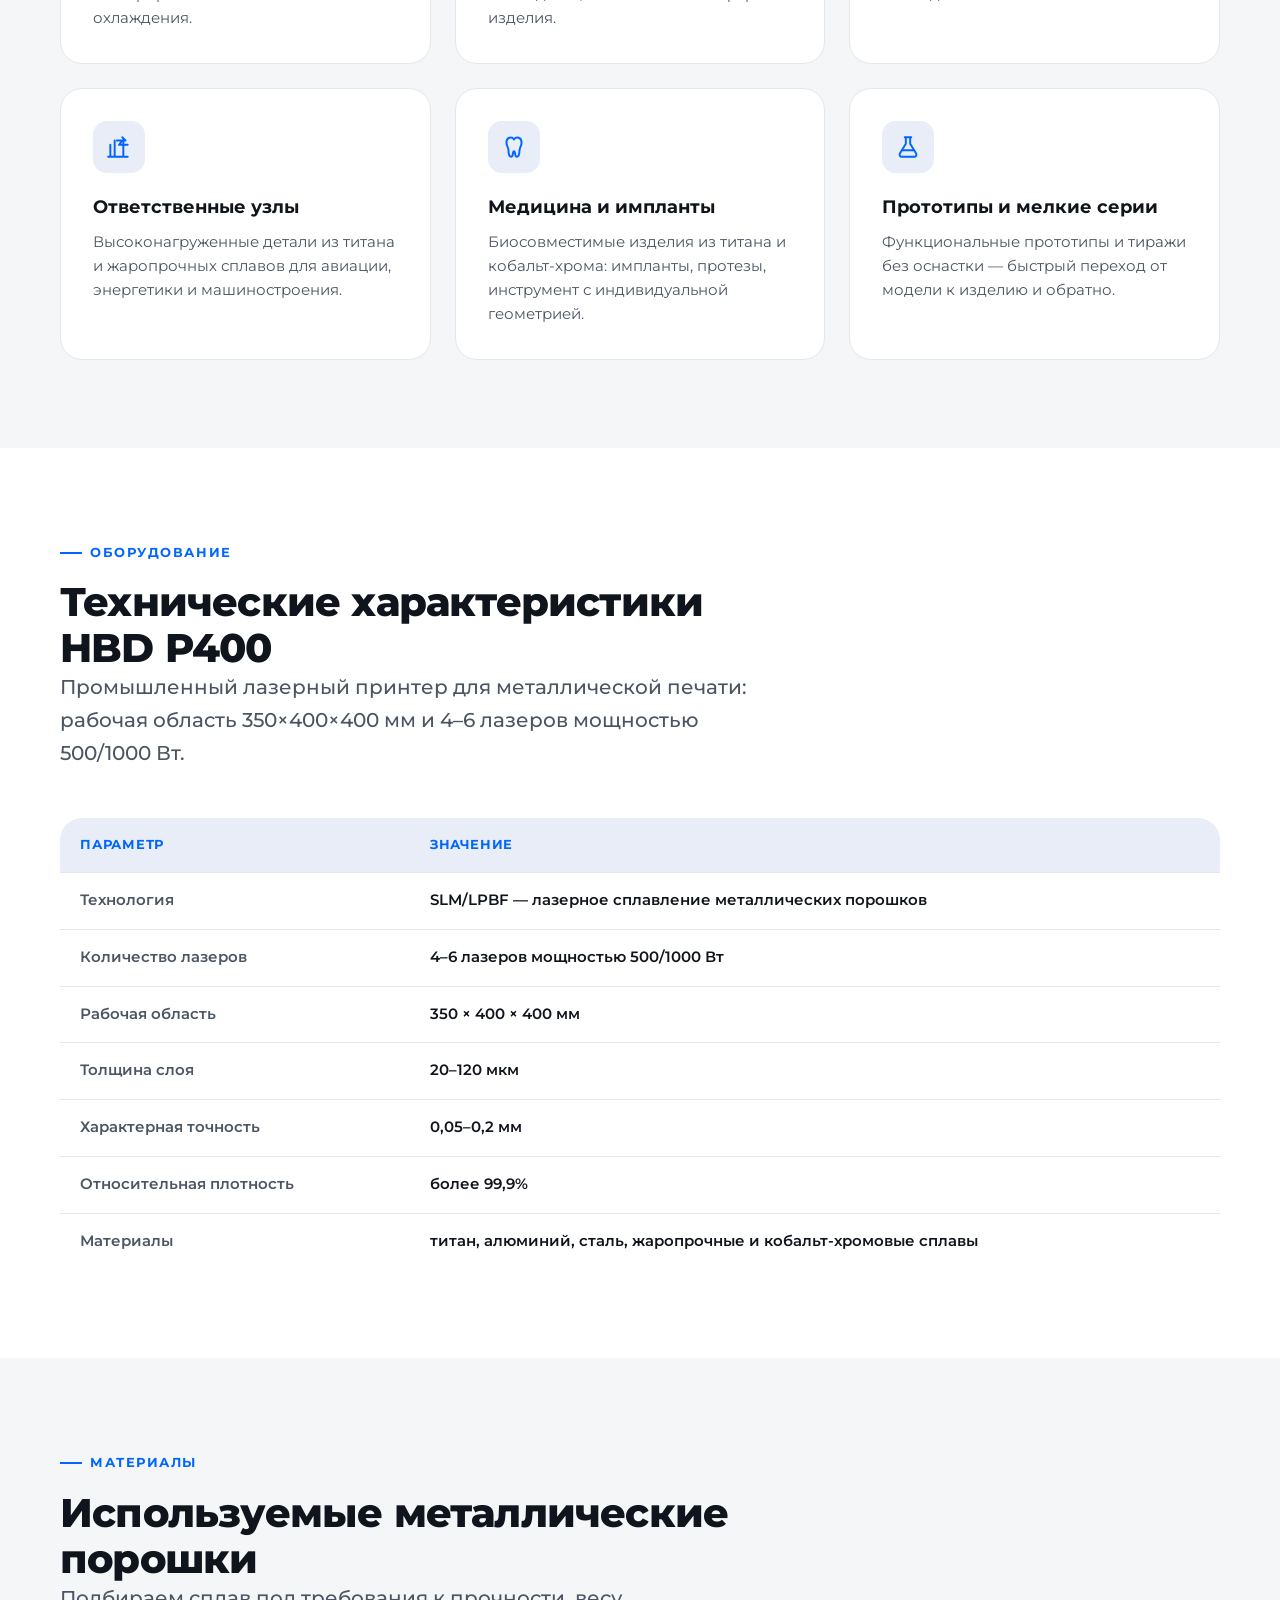
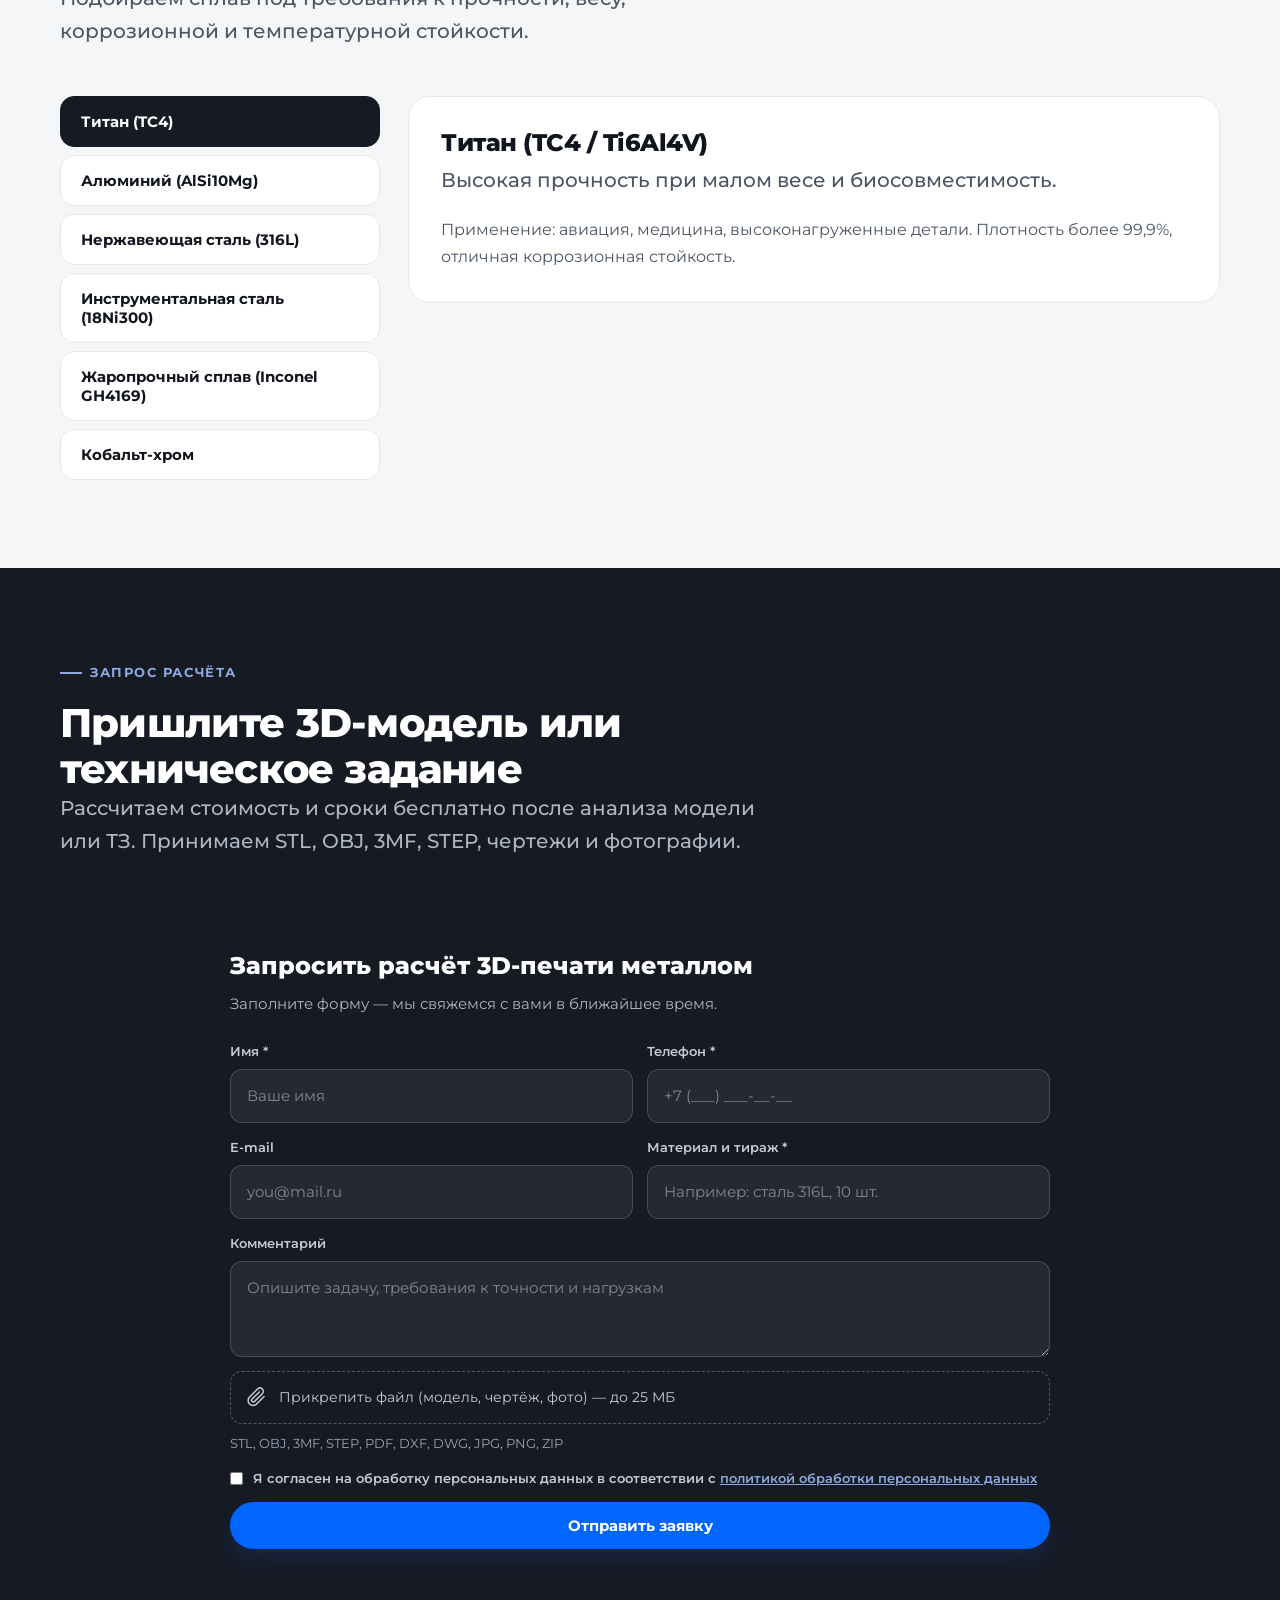
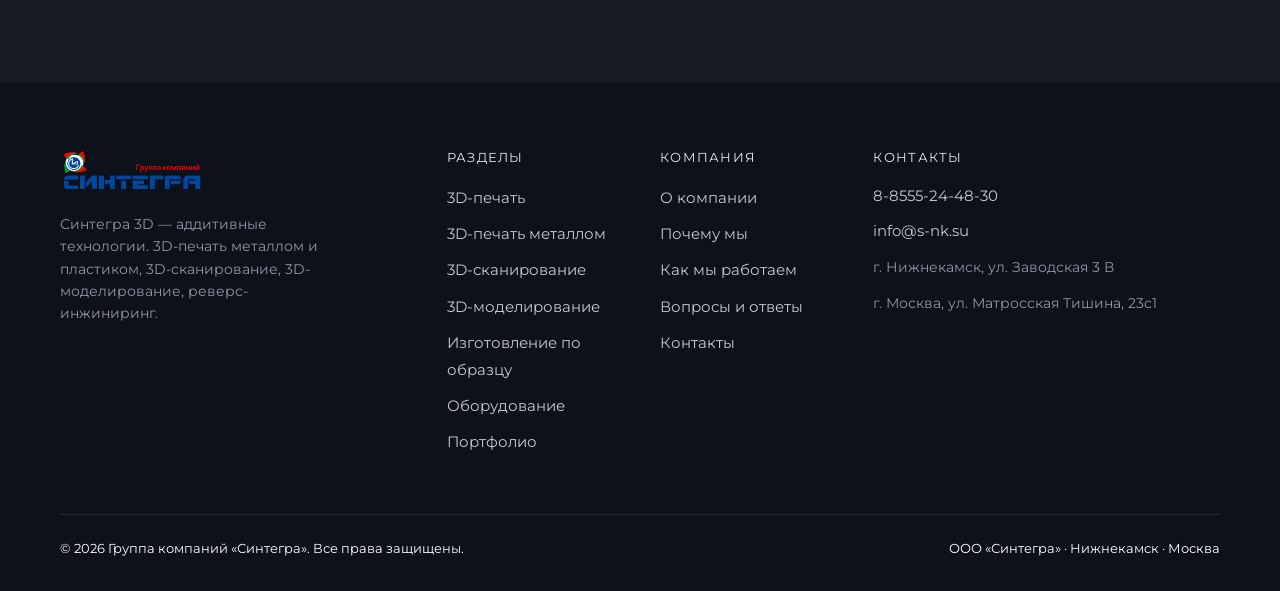
==== commit 1276dc3b: "логотип, фотографии, икноки, кнопки" ====
--- a/3d-pechat-metallom/index.html
+++ b/3d-pechat-metallom/index.html
@@ -54,7 +54,7 @@
 <header class="header">
   <div class="container header__inner">
     <a href="/" class="header__logo">
-      <img src="/img/logo.webp" alt="Синтегра 3D" width="117" height="36">
+      <img src="/img/logo-hq.png" alt="Синтегра 3D" width="108" height="36">
     </a>
     <nav class="header__nav">
       <ul class="header__menu">
@@ -113,7 +113,7 @@
       </div>
       <div class="hero__media">
         <div class="hero__photo">
-          <img src="/img/hbd-p400.webp" width="768" height="1024" alt="Промышленный 3D-принтер HBD P400 для печати металлом">
+          <img src="/img/hbd-p400-hero.jpg" width="1672" height="941" alt="Производственный цех Синтегра с 3D-принтером HBD P400" fetchpriority="high">
         </div>
         <div class="hero__media-chip"><b>HBD P400</b>Промышленная 3D-печать металлом (SLM/LPBF)</div>
       </div>
@@ -130,32 +130,32 @@
       </div>
       <div class="grid grid--3">
         <div class="card reveal">
-          <div class="card__icon">⚙️</div>
+          <div class="card__icon"><svg aria-hidden="true"><use href="/img/icons.svg#settings"></use></svg></div>
           <h3 class="card__title">Корпусные детали</h3>
           <p class="card__text">Корпуса приборов, кронштейны, фланцы и держатели со сложными внутренними полостями и интегрированными каналами охлаждения.</p>
         </div>
         <div class="card reveal">
-          <div class="card__icon">🔩</div>
+          <div class="card__icon"><svg aria-hidden="true"><use href="/img/icons.svg#bolt"></use></svg></div>
           <h3 class="card__title">Оснастка и инструмент</h3>
           <p class="card__text">Пресс-формы, литейные стержни, кондукторы и зажимы из инструментальной стали с охлаждающими каналами по форме изделия.</p>
         </div>
         <div class="card reveal">
-          <div class="card__icon">💨</div>
+          <div class="card__icon"><svg aria-hidden="true"><use href="/img/icons.svg#wind"></use></svg></div>
           <h3 class="card__title">Детали с теплообменом</h3>
           <p class="card__text">Радиаторы, турбинные лопатки и сопла с внутренними каналами — там, где решают лёгкость и эффективность охлаждения.</p>
         </div>
         <div class="card reveal">
-          <div class="card__icon">🏗️</div>
+          <div class="card__icon"><svg aria-hidden="true"><use href="/img/icons.svg#construction"></use></svg></div>
           <h3 class="card__title">Ответственные узлы</h3>
           <p class="card__text">Высоконагруженные детали из титана и жаропрочных сплавов для авиации, энергетики и машиностроения.</p>
         </div>
         <div class="card reveal">
-          <div class="card__icon">🦷</div>
+          <div class="card__icon"><svg aria-hidden="true"><use href="/img/icons.svg#tooth"></use></svg></div>
           <h3 class="card__title">Медицина и импланты</h3>
           <p class="card__text">Биосовместимые изделия из титана и кобальт-хрома: импланты, протезы, инструмент с индивидуальной геометрией.</p>
         </div>
         <div class="card reveal">
-          <div class="card__icon">🧪</div>
+          <div class="card__icon"><svg aria-hidden="true"><use href="/img/icons.svg#flask"></use></svg></div>
           <h3 class="card__title">Прототипы и мелкие серии</h3>
           <p class="card__text">Функциональные прототипы и тиражи без оснастки — быстрый переход от модели к изделию и обратно.</p>
         </div>
@@ -277,7 +277,7 @@
           </div>
           <div class="form-field form-field--full">
             <div class="form-file">
-              <span>📎</span>
+              <svg aria-hidden="true"><use href="/img/icons.svg#paperclip"></use></svg>
               <span class="form-file__name">Прикрепить файл (модель, чертёж, фото) — до 25 МБ</span>
               <input name="file" type="file" accept=".stl,.obj,.3mf,.step,.stp,.pdf,.dxf,.dwg,.jpg,.jpeg,.png,.zip" aria-label="Прикрепить файл ТЗ или 3D-модель">
             </div>
@@ -304,7 +304,7 @@
   <div class="container">
     <div class="footer__inner">
       <div>
-        <a href="/" class="footer__logo"><img src="/img/logo.webp" alt="Синтегра 3D" width="117" height="36"></a>
+        <a href="/" class="footer__logo"><img src="/img/logo-hq.png" alt="Синтегра 3D" width="108" height="36"></a>
         <p class="footer__about">Синтегра 3D — аддитивные технологии. 3D-печать металлом и пластиком, 3D-сканирование, 3D-моделирование, реверс-инжиниринг.</p>
       </div>
       <div>
@@ -375,7 +375,7 @@
       </div>
       <div class="form-field form-field--full">
         <div class="form-file">
-          <span>📎</span>
+          <svg aria-hidden="true"><use href="/img/icons.svg#paperclip"></use></svg>
           <span class="form-file__name">Прикрепить файл (модель, чертёж, фото) — до 25 МБ</span>
           <input name="file" type="file" accept=".stl,.obj,.3mf,.step,.stp,.pdf,.dxf,.dwg,.jpg,.jpeg,.png,.zip" aria-label="Прикрепить файл ТЗ или 3D-модель">
         </div>
--- a/css/style.css
+++ b/css/style.css
@@ -100,6 +100,7 @@
   width: 52px; height: 52px; border-radius: 14px; display: grid; place-items: center;
   background: var(--accent-soft); color: var(--accent); margin-bottom: 20px; font-size: 24px;
 }
+.card__icon svg { width: 26px; height: 26px; fill: none; stroke: currentColor; stroke-width: 1.8; stroke-linecap: round; stroke-linejoin: round; }
 .card__title { font-size: 18px; font-weight: 700; margin-bottom: 8px; }
 .card__text { color: var(--ink-soft); font-size: 14.5px; }
 .card--plain { padding: 0; border: 0; box-shadow: none; background: transparent; }
@@ -144,7 +145,7 @@
 .header.is-scrolled { box-shadow: 0 6px 24px rgba(16,20,28,.07); }
 .header__inner { display: flex; align-items: center; justify-content: space-between; gap: 32px; height: 74px; }
 .header__logo { display: flex; align-items: center; gap: 12px; font-weight: 800; font-size: 18px; }
-.header__logo img { height: 36px; width: auto; flex: none; object-fit: contain; }
+.header__logo img { height: 48px; width: auto; flex: none; object-fit: contain; }
 .header__nav { display: flex; align-items: center; margin: 0 auto; }
 .header__menu { display: flex; align-items: center; gap: 20px; margin: 0; padding: 0; list-style: none; }
 .header__contacts { display: flex; align-items: center; gap: 16px; margin-left: auto; }
@@ -201,11 +202,11 @@
 .dropdown-menu__link:hover { background: var(--accent-soft); color: var(--accent); }
 
 /* ---------- hero ---------- */
-.hero { position: relative; padding: 160px 0 96px; overflow: hidden; }
+.hero { position: relative; padding: 160px 0 96px; }
 .hero__bg { position: absolute; inset: 0; z-index: -1; }
 .hero__grid-placeholder { position: absolute; inset: 0; background: linear-gradient(180deg, #eef1f6, var(--bg)); }
 .hero--dark .hero__grid-placeholder { background: transparent; }
-.hero__inner { display: grid; grid-template-columns: 1.05fr .95fr; gap: 40px; align-items: center; }
+.hero__inner { max-width: 1480px; display: grid; grid-template-columns: .95fr 1.35fr; gap: 40px; align-items: center; }
 .hero__badge {
   display: inline-flex; align-items: center; gap: 8px;
   background: #fff; border: 1px solid var(--line); border-radius: 60px;
@@ -253,6 +254,18 @@
   filter: drop-shadow(0 40px 70px rgba(0,0,0,.55));
 }
 .hero--dark .hero__photo { transform: scale(1.12); margin: 0 -48px -48px -28px; }
+.hero--dark .hero__photo--production {
+  aspect-ratio: 16 / 9; margin: 0; transform: none; overflow: hidden;
+  border: 1px solid rgba(88,133,210,.2); border-radius: 26px;
+  box-shadow: 0 38px 90px rgba(0,0,0,.46), 0 0 70px rgba(0,102,255,.08);
+}
+.hero--dark .hero__photo--production img {
+  width: 100%; height: 100%; object-fit: cover; object-position: center;
+  animation: none; filter: none;
+}
+.hero--scanning .hero__media { width: 100%; max-width: 680px; min-width: 0; justify-self: end; }
+.hero--scanning .hero__photo { margin: 0; transform: none; overflow: hidden; border-radius: 24px; }
+.hero--scanning .hero__photo img { animation: none; }
 .hero--dark .hero__media::before { background: radial-gradient(closest-side, rgba(0,102,255,.22), transparent 72%); }
 .hero--dark .hero__meta-item { background: rgba(255,255,255,.06); border-color: rgba(255,255,255,.12); color: #d6dae2; }
 .hero--dark .hero__meta-item svg { color: var(--accent); }
@@ -262,12 +275,16 @@
 .service-block--dark { background: var(--graphite); color: #fff; }
 .service-block--reverse .service-block__content { order: 2; }
 .service-block__content { max-width: 560px; }
+.service-block__actions { display: flex; flex-wrap: wrap; gap: 14px; }
 .service-block--dark .lead, .service-block--dark .card__text { color: #b9c0cd; }
 .service-block__media { position: relative; }
 .service-block__media img { border-radius: var(--radius-lg); width: 100%; height: 440px; object-fit: cover; box-shadow: var(--shadow); }
-.service-block__media .drop { border-radius: var(--radius-lg); background: linear-gradient(180deg,#fff, #eef1f6); box-shadow: var(--shadow-sm); overflow: hidden; }
-.service-block__media .drop img { border-radius: 0; object-fit: contain; height: 440px; box-shadow: none; padding: 16px; }
-.service-block--dark .service-block__media .drop { background: var(--graphite-2); }
+.service-block__media.drop { border-radius: var(--radius-lg); background: linear-gradient(180deg,#fff, #eef1f6); box-shadow: var(--shadow-sm); overflow: hidden; }
+.service-block__media.drop img { border-radius: 0; object-fit: contain; height: 440px; box-shadow: none; padding: 16px; }
+.service-block--dark .service-block__media.drop { background: var(--graphite-2); }
+#about .service-block { padding-bottom: 216px; }
+#about .about-cards { transform: translateY(128px); }
+.about-cards .card__title { min-height: 2lh; }
 
 /* ---------- features ---------- */
 .feature { display: flex; gap: 16px; align-items: flex-start; }
@@ -384,7 +401,8 @@
   background: none; border: 0; text-align: left; padding: 22px 4px;
   font-size: 17px; font-weight: 700; color: var(--ink);
 }
-.accordion__icon { flex: none; width: 30px; height: 30px; border-radius: 50%; background: var(--accent-soft); color: var(--accent); display: grid; place-items: center; font-size: 17px; font-weight: 400; transition: transform .25s cubic-bezier(0.4, 0, 0.2, 1); }
+.accordion__icon { flex: none; width: 30px; height: 30px; border-radius: 50%; background: var(--accent-soft); color: var(--accent); display: grid; place-items: center; transition: transform .25s cubic-bezier(0.4, 0, 0.2, 1); }
+.accordion__icon svg { width: 16px; height: 16px; fill: none; stroke: currentColor; stroke-width: 2; stroke-linecap: round; }
 .accordion__item.is-open .accordion__icon { transform: rotate(45deg); }
 .accordion__body { max-height: 0; overflow: hidden; transition: max-height .35s cubic-bezier(0.4, 0, 0.2, 1); }
 .accordion__body-inner { padding: 0 4px 24px; color: var(--ink-soft); font-size: 15px; max-width: 760px; }
@@ -417,6 +435,7 @@
 /* ---------- contacts ---------- */
 .contact-card { background: var(--surface); border: 1px solid var(--line); border-radius: var(--radius-lg); padding: 30px; display: flex; gap: 18px; align-items: flex-start; }
 .contact-card__icon { flex: none; width: 46px; height: 46px; border-radius: 12px; display: grid; place-items: center; background: var(--accent-soft); color: var(--accent); font-size: 21px; }
+.contact-card__icon svg { width: 23px; height: 23px; fill: none; stroke: currentColor; stroke-width: 1.8; stroke-linecap: round; stroke-linejoin: round; }
 .contact-card__title { font-weight: 700; margin-bottom: 4px; }
 .contact-card__text { color: var(--ink-soft); font-size: 14.5px; line-height: 1.5; }
 .contact-card__text a:hover { color: var(--accent); }
@@ -445,6 +464,7 @@
   font-size: 14px; color: #c6ccd8; cursor: pointer;
 }
 .form-file input { position: absolute; inset: 0; opacity: 0; cursor: pointer; }
+.form-file svg { flex: none; width: 20px; height: 20px; fill: none; stroke: currentColor; stroke-width: 1.8; stroke-linecap: round; stroke-linejoin: round; }
 .form-consent { display: flex; gap: 10px; align-items: flex-start; font-size: 12.5px; color: #9aa3b3; line-height: 1.5; }
 .form-consent a { color: #8fa8e0; text-decoration: underline; }
 .form-consent input { margin-top: 3px; accent-color: var(--accent-2); }
@@ -464,7 +484,7 @@
 .footer { background: #0d1119; color: #fff; padding: 64px 0 32px; }
 .footer__inner { display: grid; grid-template-columns: 2fr 1fr 1fr 2fr; gap: 40px; }
 .footer__logo { display: flex; align-items: center; gap: 12px; font-weight: 800; font-size: 18px; margin-bottom: 18px; }
-.footer__logo img { height: 36px; width: auto; object-fit: contain; }
+.footer__logo img { height: 48px; width: auto; object-fit: contain; }
 .footer__about { color: #8f97a6; font-size: 13.5px; max-width: 260px; }
 .footer__title { font-size: 13px; text-transform: uppercase; letter-spacing: .1em; color: #e2e8f0; margin-bottom: 16px; }
 .footer__nav li { margin-bottom: 10px; }
@@ -516,6 +536,7 @@
   .materials { grid-template-columns: 1fr; }
 }
 @media (max-width: 768px) {
+  .header__logo img, .footer__logo img { height: 42px; }
   .header__nav, .header__contacts .btn, .header__phone { display: none; }
   .header__burger { display: block; }
   .header__nav {
@@ -537,11 +558,15 @@
   .hero__inner { grid-template-columns: 1fr; }
   .hero__media { order: -1; }
   .hero__photo { transform: none; margin: 0; max-width: 360px; }
+  .hero__photo--production { max-width: 100%; margin: 0 auto; }
   .hero__media::before { display: none; }
   .hero__photo img { max-height: 320px; margin: 0 auto; }
   .service-block { grid-template-columns: 1fr; gap: 32px; padding: 64px 0; }
   .service-block--reverse .service-block__content { order: 0; }
   .service-block__media img { height: 260px; }
+  #about .service-block { padding-bottom: 64px; }
+  #about .about-cards { transform: none; }
+  .about-cards .card__title { min-height: 0; }
   .form-grid { grid-template-columns: 1fr; }
   .gallery { grid-template-columns: repeat(2, 1fr); }
   .spec-table { font-size: 13px; }
@@ -559,4 +584,4 @@
   body { padding-bottom: 0; }
   .form { padding: 28px 20px; }
   .steps { grid-template-columns: 1fr; }
-}+}
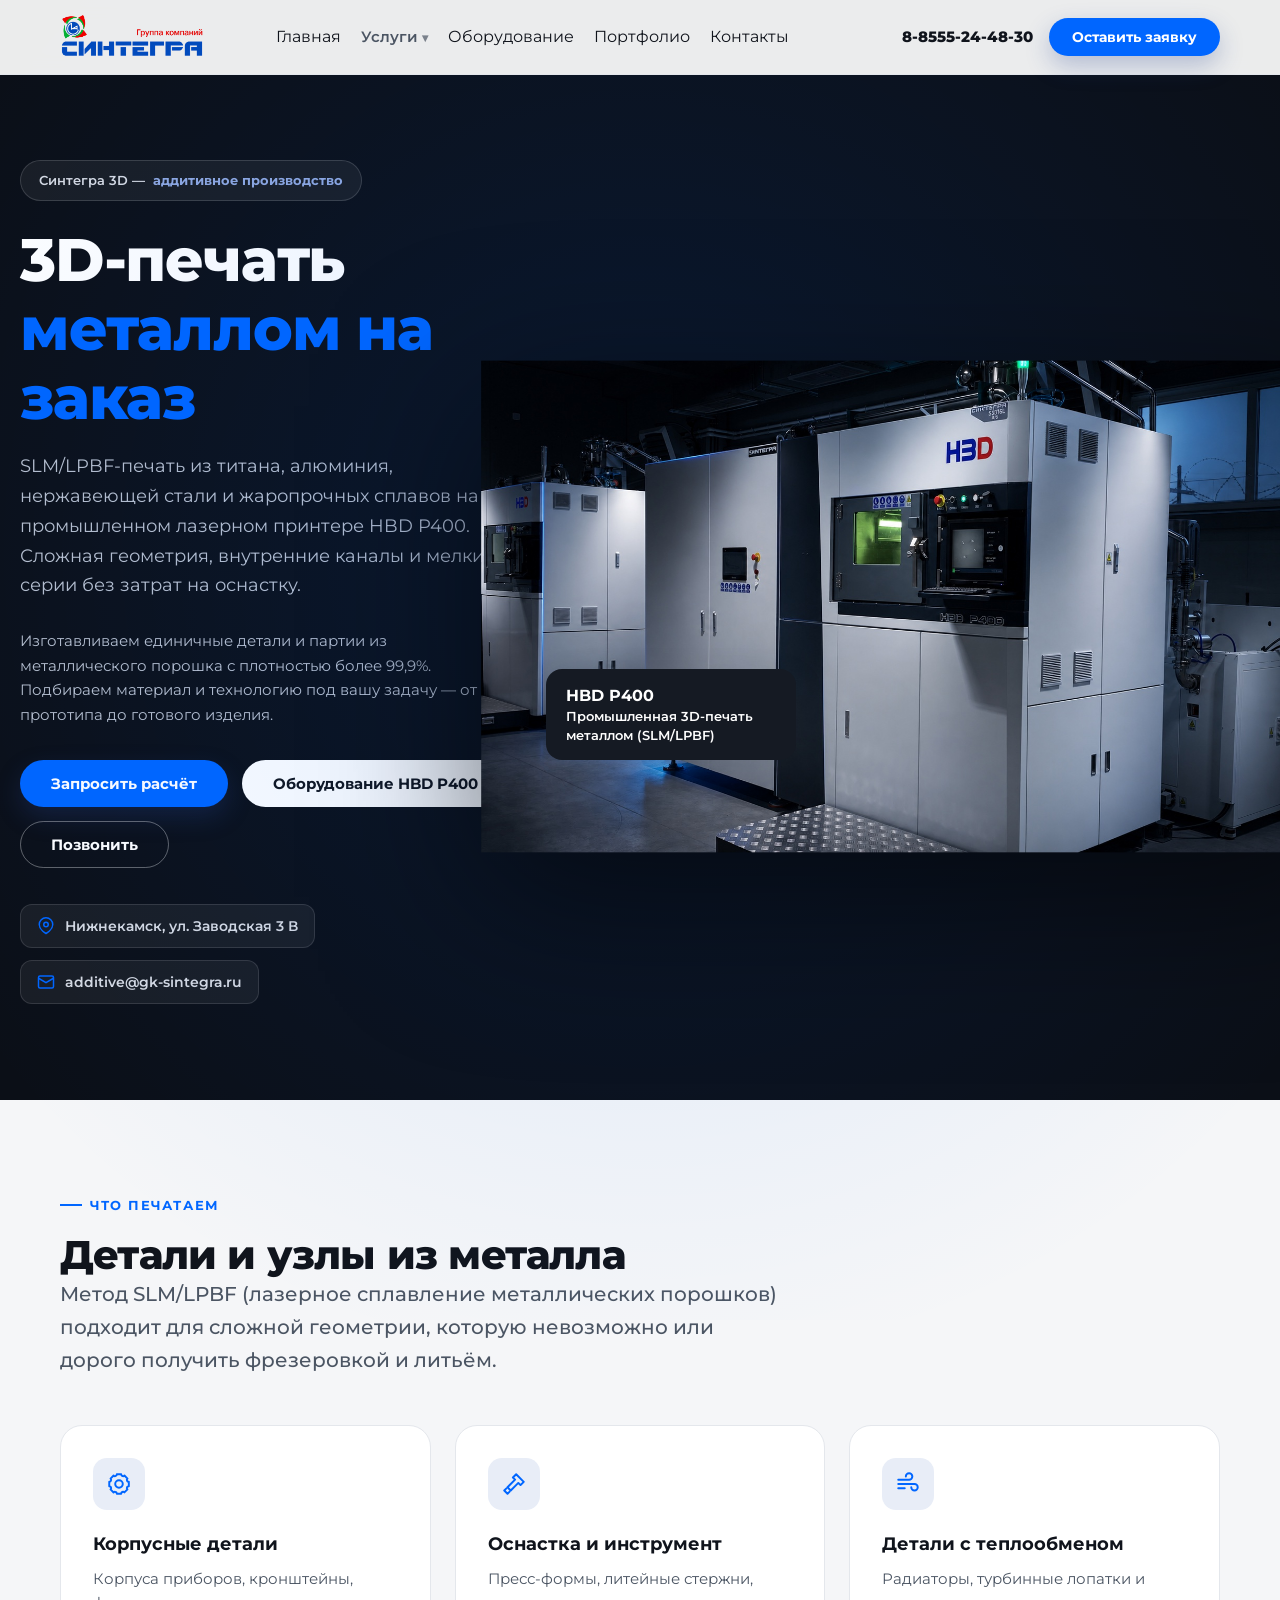
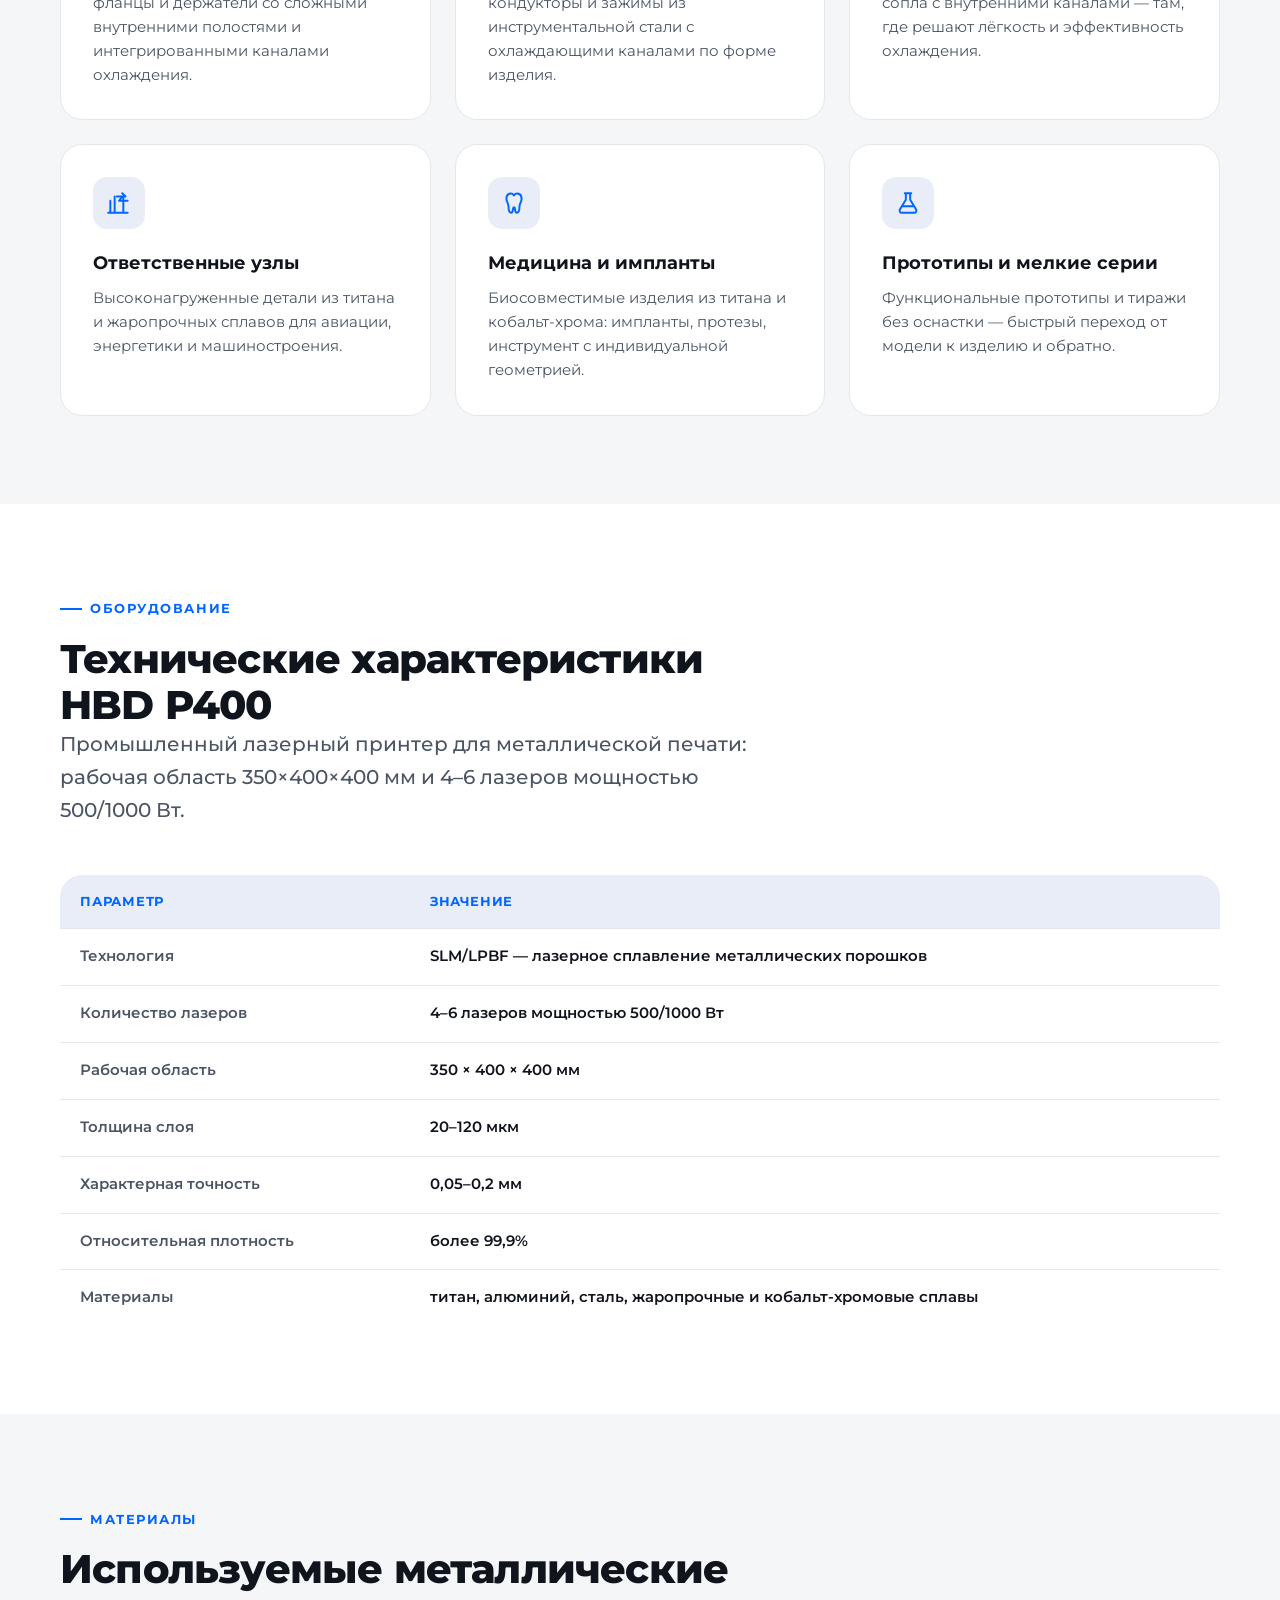
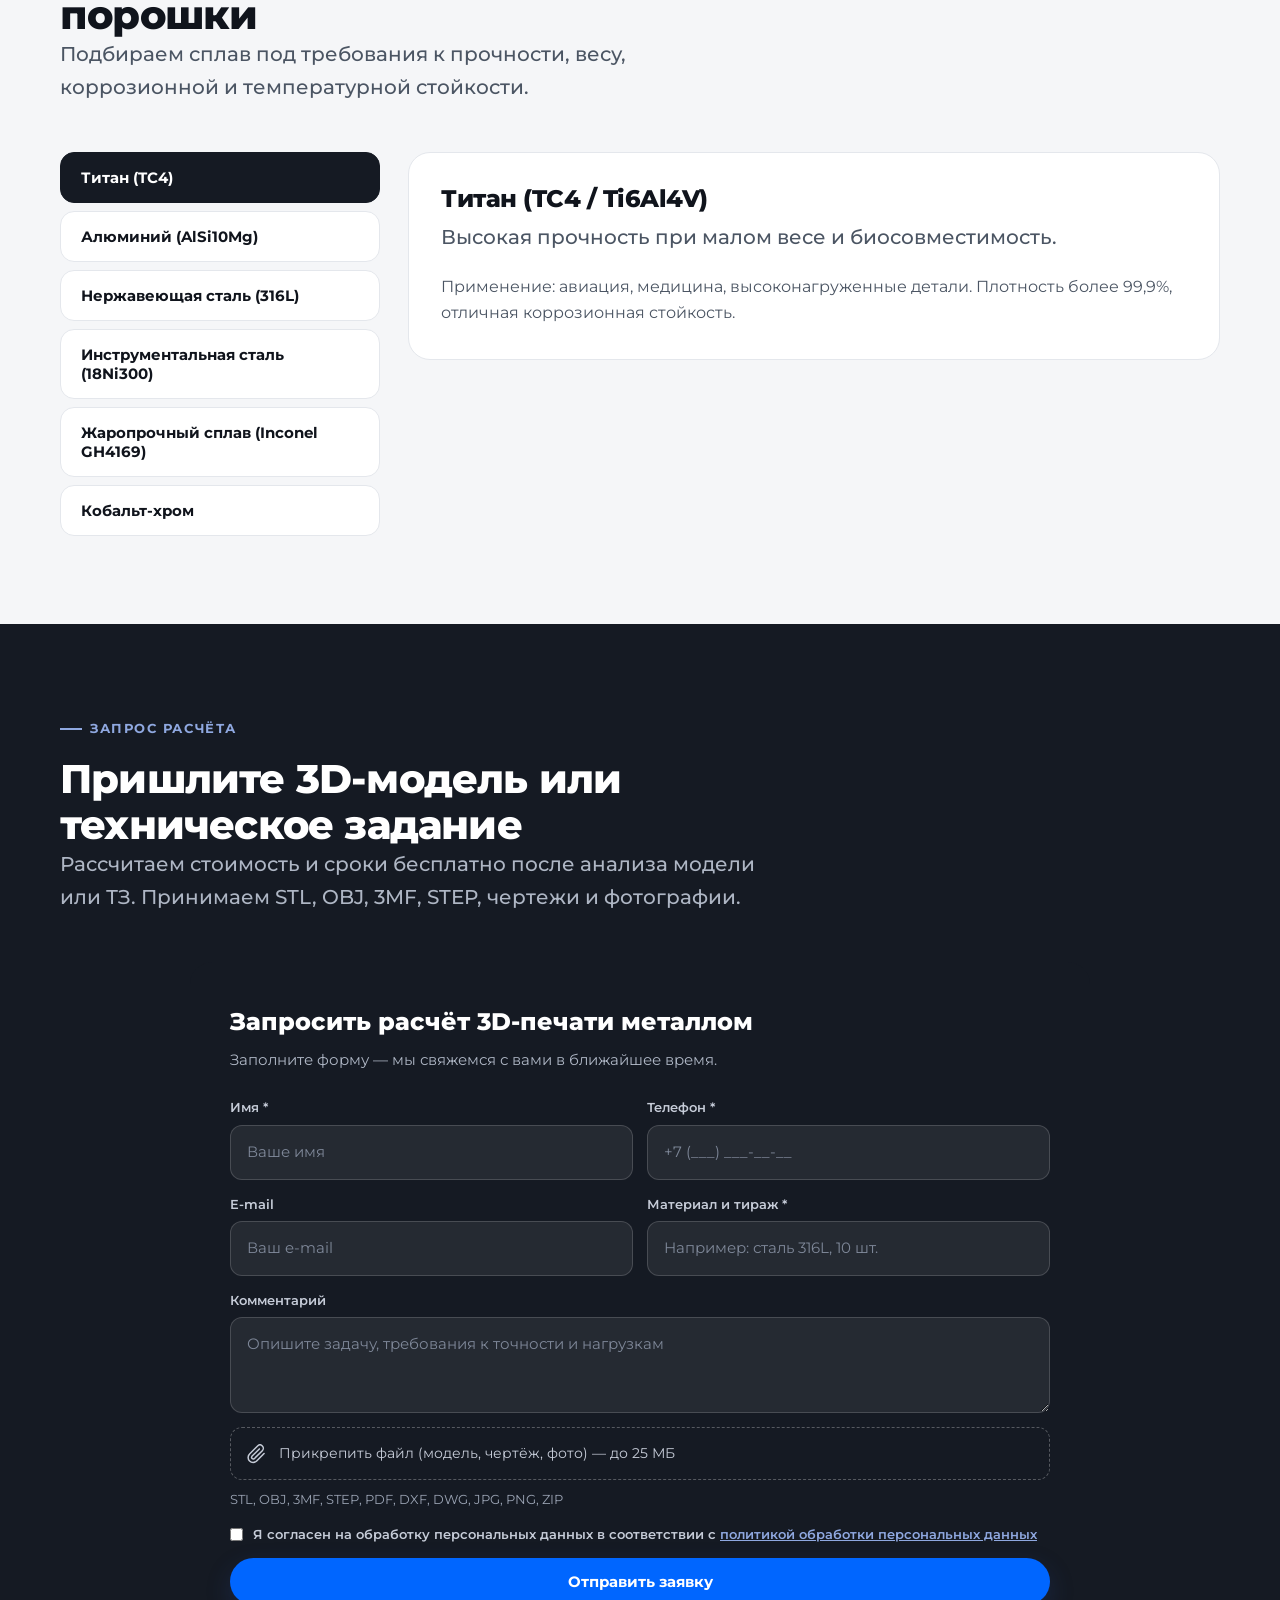
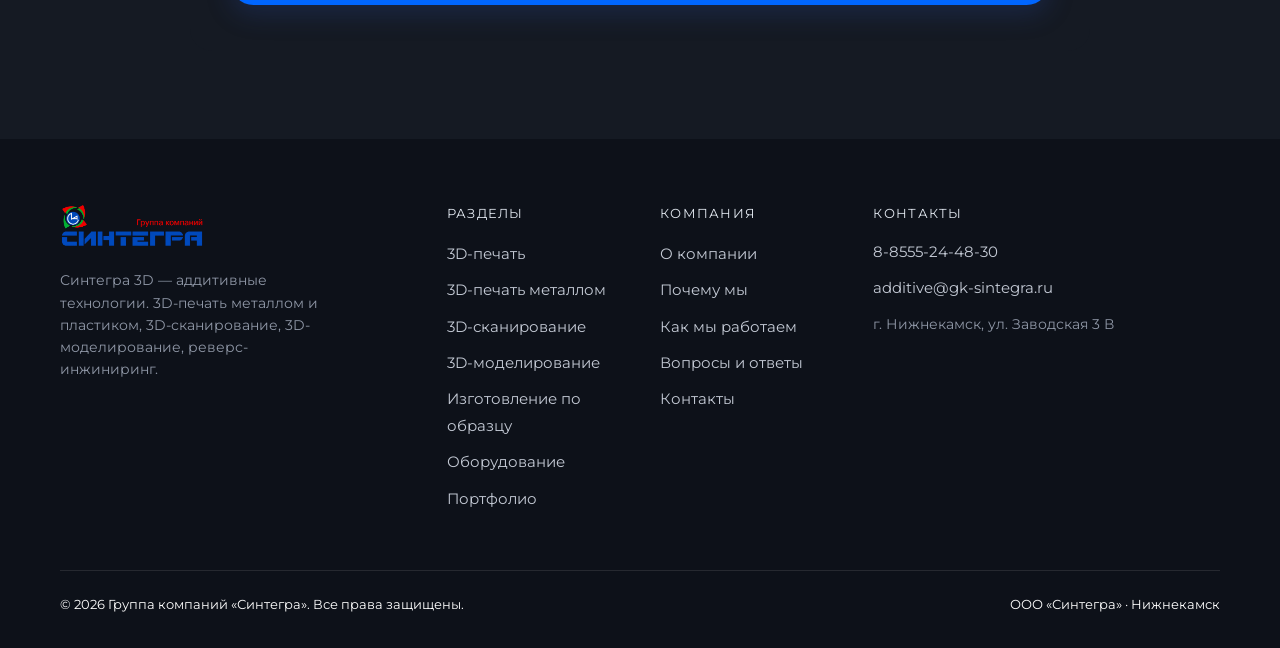
==== commit bc9770ff: "поменял почту убрал мск офис" ====
--- a/3d-pechat-metallom/index.html
+++ b/3d-pechat-metallom/index.html
@@ -4,7 +4,7 @@
   <meta charset="UTF-8">
   <meta name="viewport" content="width=device-width, initial-scale=1.0">
   <title>3D-печать металлом на заказ (SLM/LPBF) | Синтегра 3D</title>
-  <meta name="description" content="3D-печать металлом на заказ методом SLM/LPBF на промышленном принтере HBD P400. Титан, алюминий, нержавеющая и инструментальная сталь, жаропрочные сплавы. Нижнекамск, Татарстан, Москва, РФ.">
+  <meta name="description" content="3D-печать металлом на заказ методом SLM/LPBF на промышленном принтере HBD P400. Титан, алюминий, нержавеющая и инструментальная сталь, жаропрочные сплавы. Нижнекамск, Татарстан, РФ.">
   <link rel="canonical" href="https://sintegra-additive.ru/3d-pechat-metallom/">
   <meta property="og:type" content="website">
   <meta property="og:title" content="3D-печать металлом на заказ (SLM/LPBF) | Синтегра 3D">
@@ -107,7 +107,7 @@
           </div>
           <div class="hero__meta-item">
             <svg width="18" height="18" viewBox="0 0 24 24" fill="none" stroke="currentColor" stroke-width="2"><rect x="2" y="4" width="20" height="16" rx="2"/><path d="m22 7-10 6L2 7"/></svg>
-            info@s-nk.su
+            additive@gk-sintegra.ru
           </div>
         </div>
       </div>
@@ -265,7 +265,7 @@
           </div>
           <div class="form-field">
             <label for="f-email">E-mail</label>
-            <input id="f-email" name="email" type="email" placeholder="you@mail.ru">
+            <input id="f-email" name="email" type="email" placeholder="Ваш e-mail">
           </div>
           <div class="form-field">
             <label for="f-task">Материал и тираж *</label>
@@ -333,15 +333,15 @@
         <div class="footer__title">Контакты</div>
         <div class="footer__contacts">
           <a href="tel:+788555244830">8-8555-24-48-30</a>
-          <a href="mailto:info@s-nk.su">info@s-nk.su</a>
+          <a href="mailto:additive@gk-sintegra.ru">additive@gk-sintegra.ru</a>
           <span style="color:#8f97a6;font-size:14px">г. Нижнекамск, ул. Заводская 3&nbsp;В</span>
-          <span style="color:#8f97a6;font-size:14px">г. Москва, ул. Матросская Тишина, 23с1</span>
+
         </div>
       </div>
     </div>
     <div class="footer__bottom">
       <span>© 2026 Группа компаний «Синтегра». Все права защищены.</span>
-      <span>ООО «Синтегра» · Нижнекамск · Москва</span>
+      <span>ООО «Синтегра» · Нижнекамск</span>
     </div>
   </div>
 </footer>
@@ -363,7 +363,7 @@
       </div>
       <div class="form-field">
         <label>E-mail</label>
-        <input name="email" type="email" placeholder="you@mail.ru">
+        <input name="email" type="email" placeholder="Ваш e-mail">
       </div>
       <div class="form-field">
         <label>Что необходимо изготовить? *</label>
@@ -405,7 +405,7 @@
     <svg viewBox="0 0 24 24" fill="none" stroke="currentColor" stroke-width="2"><path d="M21 15a2 2 0 0 1-2 2H7l-4 4V5a2 2 0 0 1 2-2h14a2 2 0 0 1 2 2z"/></svg>
     Оставить заявку
   </a>
-  <a href="mailto:info@s-nk.su">
+  <a href="mailto:additive@gk-sintegra.ru">
     <svg viewBox="0 0 24 24" fill="none" stroke="currentColor" stroke-width="2"><rect x="2" y="4" width="20" height="16" rx="2"/><path d="m22 7-10 6L2 7"/></svg>
     Написать
   </a>
--- a/css/style.css
+++ b/css/style.css
@@ -22,7 +22,11 @@
 }
 
 * { margin: 0; padding: 0; box-sizing: border-box; }
-html { scroll-behavior: smooth; }
+html {
+  scroll-behavior: smooth;
+  max-width: 100%;
+  overflow-x: hidden;
+}
 body {
   font-family: var(--font);
   font-size: 16px;
@@ -30,7 +34,11 @@
   color: var(--ink);
   background: var(--bg);
   -webkit-font-smoothing: antialiased;
+  max-width: 100%;
   overflow-x: hidden;
+}
+@supports (overflow: clip) {
+  html, body { overflow-x: clip; }
 }
 img { max-width: 100%; display: block; }
 a { color: inherit; text-decoration: none; }
@@ -202,11 +210,15 @@
 .dropdown-menu__link:hover { background: var(--accent-soft); color: var(--accent); }
 
 /* ---------- hero ---------- */
-.hero { position: relative; padding: 160px 0 96px; }
+.hero { position: relative; padding: 160px 0 96px; overflow-x: hidden; }
+@supports (overflow: clip) {
+  .hero { overflow-x: clip; }
+}
 .hero__bg { position: absolute; inset: 0; z-index: -1; }
 .hero__grid-placeholder { position: absolute; inset: 0; background: linear-gradient(180deg, #eef1f6, var(--bg)); }
 .hero--dark .hero__grid-placeholder { background: transparent; }
 .hero__inner { max-width: 1480px; display: grid; grid-template-columns: .95fr 1.35fr; gap: 40px; align-items: center; }
+.hero__inner > * { min-width: 0; }
 .hero__badge {
   display: inline-flex; align-items: center; gap: 8px;
   background: #fff; border: 1px solid var(--line); border-radius: 60px;
@@ -412,6 +424,7 @@
 
 /* ---------- gallery ---------- */
 .gallery { display: grid; grid-template-columns: repeat(3, 1fr); gap: 18px; }
+.gallery__filter { grid-column: 1 / -1; }
 .gallery__item { position: relative; border-radius: var(--radius); overflow: hidden; cursor: zoom-in; aspect-ratio: 1/1.15; background: #e9ecf2; }
 .gallery__item img { width: 100%; height: 100%; object-fit: cover; transition: transform .45s cubic-bezier(0.4, 0, 0.2, 1); }
 .gallery__item:hover img { transform: scale(1.06); }
@@ -421,9 +434,10 @@
   color: #fff; font-size: 13px; font-weight: 600;
 }
 .gallery__item b { display: block; font-size: 14.5px; }
-.gallery__filter { display: flex; gap: 10px; flex-wrap: wrap; margin-bottom: 28px; }
+.gallery__filter { display: flex; gap: 10px; flex-wrap: wrap; margin-bottom: 10px; }
 .gallery__filter button { padding: 11px 22px; border-radius: 60px; border: 1px solid var(--line); background: var(--surface); font-weight: 700; font-size: 14px; color: var(--ink-soft); transition: .2s; }
 .gallery__filter button.is-active { background: var(--graphite); border-color: var(--graphite); color: #fff; }
+.gallery__filter button:focus-visible { outline: 3px solid var(--accent); outline-offset: 3px; }
 .gallery--hide { display: none; }
 
 /* lightbox */
@@ -556,6 +570,9 @@
   .compare-cards { grid-template-columns: 1fr; gap: 24px; }
   .hero { padding: 120px 0 64px; }
   .hero__inner { grid-template-columns: 1fr; }
+  .hero__badge { max-width: 100%; flex-wrap: wrap; }
+  .hero__meta-item { max-width: 100%; overflow-wrap: anywhere; }
+  .hero__actions .btn { max-width: 100%; white-space: normal; }
   .hero__media { order: -1; }
   .hero__photo { transform: none; margin: 0; max-width: 360px; }
   .hero__photo--production { max-width: 100%; margin: 0 auto; }
